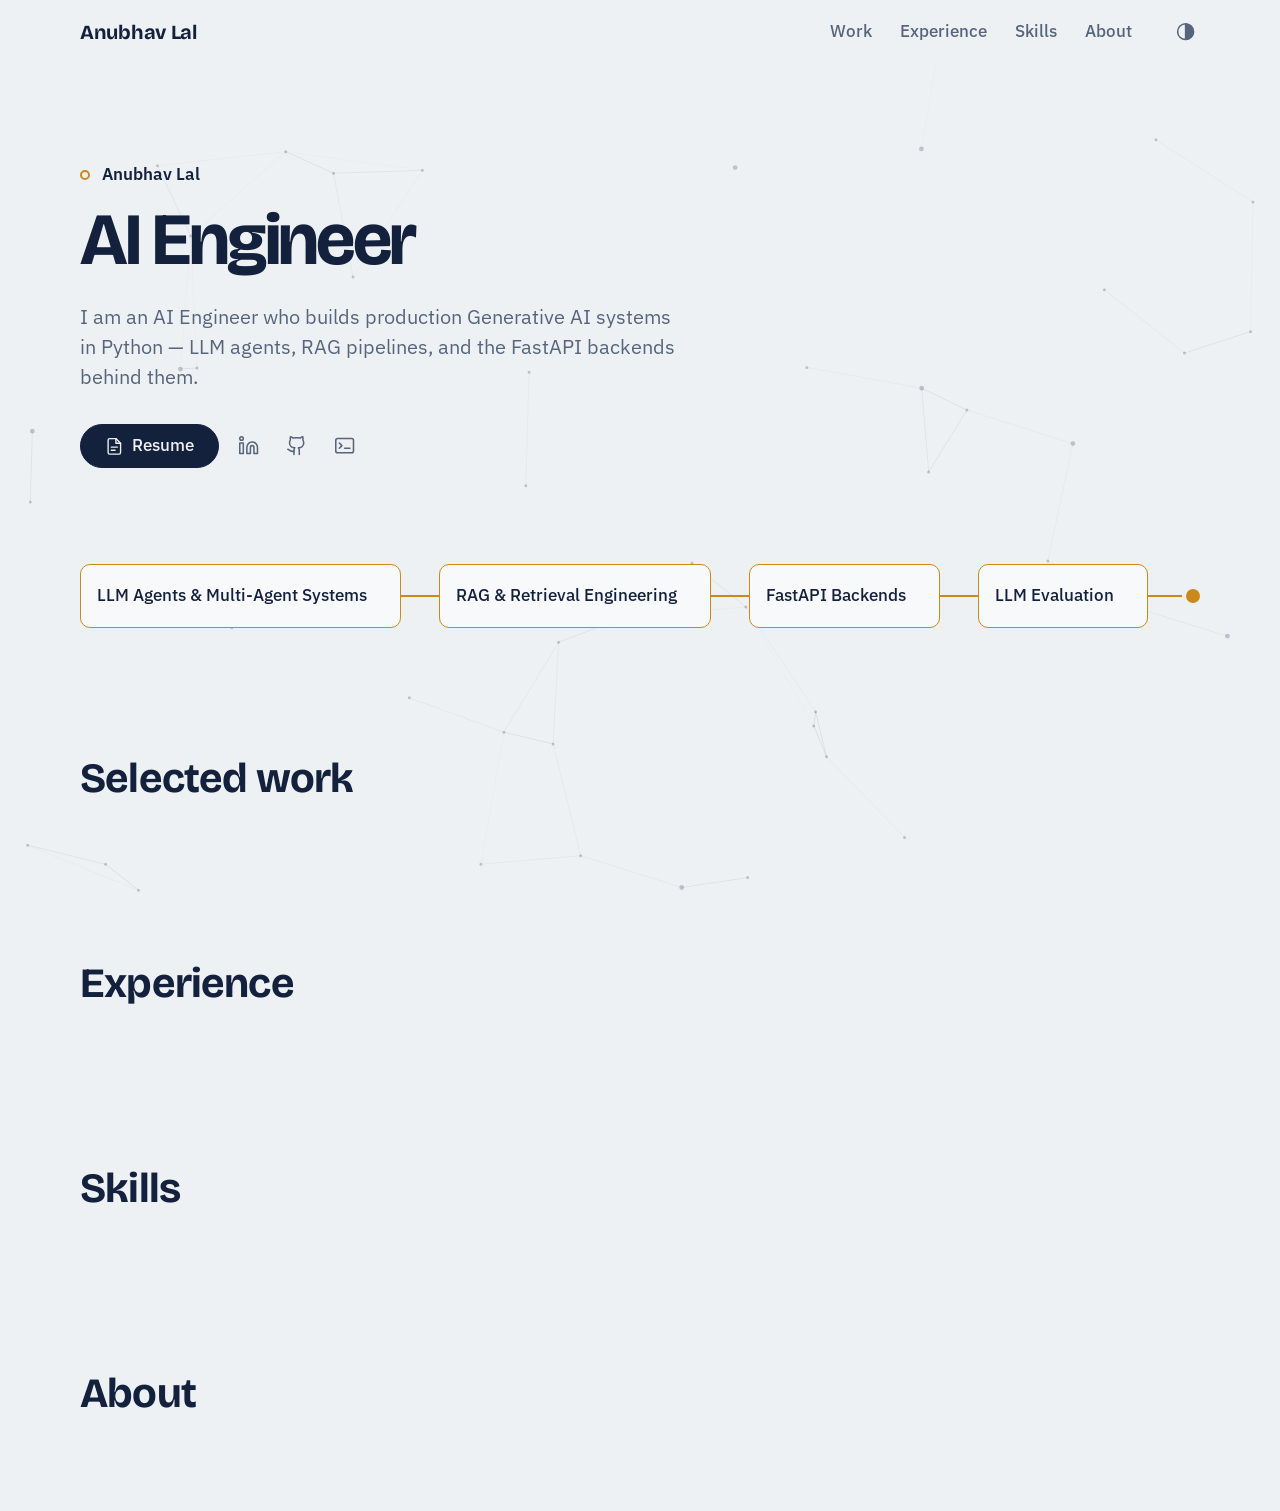
==== index.html @ 4c706f86 "feat: accessible resume dialog" ====
<!DOCTYPE html>
<html lang="en">

<head>
  <meta charset="UTF-8" />
  <meta name="viewport" content="width=device-width, initial-scale=1.0, viewport-fit=cover" />
  <script>
    (() => {
      let mode = "auto";
      try {
        const stored = localStorage.getItem("selected-theme");
        if (stored === "light" || stored === "dark") mode = stored;
      } catch (e) {}
      const dark = mode === "dark" || (mode === "auto" && window.matchMedia("(prefers-color-scheme: dark)").matches);
      document.documentElement.dataset.theme = dark ? "dark" : "light";
      document.documentElement.dataset.themeMode = mode;
    })();
  </script>
  <title>Anubhav Lal — AI Engineer</title>
  <meta name="description" content="Anubhav Lal is an AI engineer in Bengaluru building LLM agents, retrieval systems and the FastAPI backends behind them." />
  <meta name="keywords" content="Anubhav Lal, AI engineer, LLM agents, RAG, LangGraph, FastAPI, Python, portfolio" />
  <meta name="author" content="Anubhav Lal" />
  <link rel="canonical" href="https://portfolio.anubhavlal.dev/" />
  <meta name="robots" content="index, follow, max-image-preview:large, max-snippet:-1, max-video-preview:-1" />
  <meta property="og:type" content="website" />
  <meta property="og:url" content="https://portfolio.anubhavlal.dev/" />
  <meta property="og:title" content="Anubhav Lal — AI Engineer" />
  <meta property="og:description" content="Anubhav Lal is an AI engineer in Bengaluru building LLM agents, retrieval systems and the FastAPI backends behind them." />
  <meta property="og:image" content="https://portfolio.anubhavlal.dev/assets/img/Person.png" />
  <meta property="og:image:alt" content="Anubhav Lal" />
  <meta property="og:site_name" content="Anubhav Lal" />
  <meta property="og:locale" content="en_US" />
  <meta name="twitter:card" content="summary_large_image" />
  <meta name="twitter:url" content="https://portfolio.anubhavlal.dev/" />
  <meta name="twitter:title" content="Anubhav Lal — AI Engineer" />
  <meta name="twitter:description" content="Anubhav Lal is an AI engineer in Bengaluru building LLM agents, retrieval systems and the FastAPI backends behind them." />
  <meta name="twitter:image" content="https://portfolio.anubhavlal.dev/assets/img/Person.png" />
  <meta name="twitter:image:alt" content="Anubhav Lal" />
  <meta name="theme-color" content="#eef1f4" media="(prefers-color-scheme: light)" />
  <meta name="theme-color" content="#0f1a2b" media="(prefers-color-scheme: dark)" />
  <link rel="preconnect" href="https://fonts.googleapis.com" />
  <link rel="preconnect" href="https://fonts.gstatic.com" crossorigin />
  <link rel="dns-prefetch" href="https://github.com" />
  <link rel="dns-prefetch" href="https://www.linkedin.com" />
  <link rel="icon" href="assets/img/favicon.png" type="image/png" />
  <link rel="manifest" href="manifest.json" />
  <link rel="apple-touch-icon" href="assets/img/Person.png" />
  <meta name="mobile-web-app-capable" content="yes" />
  <meta name="apple-mobile-web-app-capable" content="yes" />
  <meta name="apple-mobile-web-app-title" content="Anubhav Lal" />

  <link href="https://fonts.googleapis.com/css2?family=Bricolage+Grotesque:opsz,wght@12..96,500..800&family=IBM+Plex+Sans:ital,wght@0,400;0,500;0,600;1,400&display=swap" rel="stylesheet" />

  <link rel="stylesheet" href="assets/css/tokens.css" />
  <link rel="stylesheet" href="assets/css/base.css" />
  <link rel="stylesheet" href="assets/css/nav.css" />
  <link rel="stylesheet" href="assets/css/hero.css" />
  <link rel="stylesheet" href="assets/css/work.css" />
  <link rel="stylesheet" href="assets/css/experience.css" />
  <link rel="stylesheet" href="assets/css/skills.css" />
  <link rel="stylesheet" href="assets/css/about.css" />
  <link rel="stylesheet" href="assets/css/resume.css" />

  <script type="application/ld+json">
    {
      "@context": "https://schema.org",
      "@graph": [
        {
          "@type": "Person",
          "@id": "https://portfolio.anubhavlal.dev/#person",
          "name": "Anubhav Lal",
          "url": "https://portfolio.anubhavlal.dev/",
          "image": "https://portfolio.anubhavlal.dev/assets/img/Person.png",
          "jobTitle": "AI Engineer",
          "description": "Anubhav Lal is an AI engineer in Bengaluru building LLM agents, retrieval systems and the FastAPI backends behind them.",
          "knowsAbout": [
            "Python",
            "LLM agents",
            "Multi-agent systems",
            "Retrieval-augmented generation",
            "LangGraph",
            "LangChain",
            "FastAPI",
            "PostgreSQL",
            "pgvector",
            "LLM evaluation",
            "Docker"
          ],
          "alumniOf": [
            {
              "@type": "CollegeOrUniversity",
              "name": "SRM Institute of Science and Technology",
              "address": {
                "@type": "PostalAddress",
                "addressLocality": "Chennai",
                "addressRegion": "Tamil Nadu",
                "addressCountry": "IN"
              }
            },
            {
              "@type": "CollegeOrUniversity",
              "name": "Acharya Institute of Graduate Studies",
              "address": {
                "@type": "PostalAddress",
                "addressLocality": "Bangalore",
                "addressRegion": "Karnataka",
                "addressCountry": "IN"
              }
            }
          ],
          "sameAs": [
            "https://www.linkedin.com/in/anubhavl/",
            "https://github.com/anubhavlal07"
          ],
          "worksFor": {
            "@type": "Organization",
            "name": "KAT Enterprise LLC"
          }
        },
        {
          "@type": "WebSite",
          "@id": "https://portfolio.anubhavlal.dev/#website",
          "url": "https://portfolio.anubhavlal.dev/",
          "name": "Anubhav Lal — AI Engineer",
          "description": "Anubhav Lal is an AI engineer in Bengaluru building LLM agents, retrieval systems and the FastAPI backends behind them.",
          "inLanguage": "en",
          "author": {
            "@id": "https://portfolio.anubhavlal.dev/#person"
          },
          "publisher": {
            "@id": "https://portfolio.anubhavlal.dev/#person"
          }
        },
        {
          "@type": "ProfilePage",
          "@id": "https://portfolio.anubhavlal.dev/#webpage",
          "url": "https://portfolio.anubhavlal.dev/",
          "name": "Anubhav Lal — AI Engineer",
          "isPartOf": {
            "@id": "https://portfolio.anubhavlal.dev/#website"
          },
          "about": {
            "@id": "https://portfolio.anubhavlal.dev/#person"
          },
          "primaryImageOfPage": {
            "@id": "https://portfolio.anubhavlal.dev/#primaryimage"
          },
          "inLanguage": "en"
        },
        {
          "@type": "ImageObject",
          "@id": "https://portfolio.anubhavlal.dev/#primaryimage",
          "url": "https://portfolio.anubhavlal.dev/assets/img/Person.png",
          "contentUrl": "https://portfolio.anubhavlal.dev/assets/img/Person.png",
          "width": 500,
          "height": 500
        }
      ]
    }
  </script>
</head>

<body>
  <a class="skip-link" href="#main">Skip to content</a>
  <canvas id="graph" aria-hidden="true"></canvas>

  <header class="site-header" id="header">
    <nav class="nav container" aria-label="Primary">
      <a href="#home" class="nav-brand" id="nav-brand">Anubhav Lal</a>
      <div class="nav-menu" id="nav-menu">
        <ul class="nav-list" role="list">
          <li><a href="#work" class="nav-link">Work</a></li>
          <li><a href="#experience" class="nav-link">Experience</a></li>
          <li><a href="#skills" class="nav-link">Skills</a></li>
          <li><a href="#about" class="nav-link">About</a></li>
        </ul>
      </div>
      <div class="nav-actions">
        <button type="button" class="icon-button" id="theme-toggle" aria-label="Theme: auto"></button>
        <button type="button" class="icon-button nav-toggle" id="nav-toggle" aria-controls="nav-menu" aria-expanded="false" aria-label="Open menu"></button>
      </div>
    </nav>
  </header>

  <main id="main">
    <section class="hero section" id="home" aria-labelledby="hero-title">
      <div class="container hero-inner">
        <p class="hero-name" id="hero-name"></p>
        <h1 class="hero-title" id="hero-title"><span class="skeleton" style="width:min(18ch,90%);height:1em"></span></h1>
        <p class="hero-lede" id="hero-lede"></p>
        <div class="hero-actions" id="hero-actions">
          <a href="#" class="button button-primary resumeButton" id="resume-link">Resume</a>
          <ul class="hero-social" id="hero-social" role="list"></ul>
        </div>
        <figure class="hero-trace" id="hero-trace" aria-labelledby="hero-trace-caption">
          <figcaption class="visually-hidden" id="hero-trace-caption">What I work on</figcaption>
        </figure>
      </div>
    </section>

    <section class="work section" id="work" aria-labelledby="work-title">
      <div class="container">
        <header class="section-head">
          <h2 class="section-title" id="work-title">Selected work</h2>
        </header>
        <div class="work-featured" id="work-featured"></div>
        <ul class="work-list" id="work-list" role="list"></ul>
      </div>
    </section>

    <section class="experience section" id="experience" aria-labelledby="experience-title">
      <div class="container">
        <header class="section-head">
          <h2 class="section-title" id="experience-title">Experience</h2>
        </header>
        <ol class="experience-list" id="experience-list" role="list"></ol>
      </div>
    </section>

    <section class="skills section" id="skills" aria-labelledby="skills-title">
      <div class="container">
        <header class="section-head">
          <h2 class="section-title" id="skills-title">Skills</h2>
        </header>
        <div class="skills-groups" id="skills-groups"></div>
      </div>
    </section>

    <section class="about section" id="about" aria-labelledby="about-title">
      <div class="container about-inner">
        <header class="section-head">
          <h2 class="section-title" id="about-title">About</h2>
        </header>
        <div class="about-body" id="about-body"></div>
        <div class="about-education" id="about-education"></div>
      </div>
    </section>
  </main>

  <footer class="site-footer" id="contact">
    <div class="container footer-inner" id="footer-body"></div>
  </footer>

  <a href="#home" class="scroll-top icon-button" id="scroll-top" aria-label="Back to top"></a>

  <dialog class="resume-dialog" id="resume-dialog" aria-labelledby="resume-dialog-title">
    <div class="resume-bar">
      <button type="button" class="icon-button resume-close" data-resume-close aria-label="Close resume"></button>
    </div>
    <article class="resume-dialog-inner" id="resume-dialog-body"></article>
  </dialog>

  <script src="assets/js/supabaseClient.js" defer></script>
  <script src="assets/js/icons.js" defer></script>
  <script src="assets/js/data.js" defer></script>
  <script src="assets/js/nav.js" defer></script>
  <script src="assets/js/hero.js" defer></script>
  <script src="assets/js/graph.js" defer></script>
  <script src="assets/js/work.js" defer></script>
  <script src="assets/js/experience.js" defer></script>
  <script src="assets/js/skills.js" defer></script>
  <script src="assets/js/about.js" defer></script>
  <script src="assets/js/resume.js" defer></script>
  <script src="assets/js/disableInput.js" defer></script>
  <script src="assets/js/analytics.js" defer></script>
  <script src="assets/js/pwa.js" defer></script>
</body>

</html>
---- assets/css/tokens.css ----
:root {
  color-scheme: light;

  --paper: #eef1f4;
  --surface: #f7f9fb;
  --surface-sunken: #e3e8ee;
  --ink: #14213d;
  --slate: #56657c;
  --rule: #c9d2dd;
  --rule-strong: #9aa8ba;
  --trace: #c98a1b;
  --trace-ink: #8a5a00;
  --trace-soft: rgba(201, 138, 27, 0.14);
  --on-trace: #14213d;
  --scrim: rgba(20, 33, 61, 0.45);
  --shadow: 0 1px 2px rgba(20, 33, 61, 0.06), 0 8px 24px -12px rgba(20, 33, 61, 0.18);
  --graph-node: rgba(20, 33, 61, 0.22);
  --graph-edge: rgba(20, 33, 61, 0.08);

  --font-display: "Bricolage Grotesque", "Segoe UI", system-ui, sans-serif;
  --font-body: "IBM Plex Sans", "Segoe UI", system-ui, sans-serif;

  --step--1: 0.875rem;
  --step-0: 1.0625rem;
  --step-1: 1.25rem;
  --step-2: clamp(1.4rem, 1.25rem + 0.6vw, 1.7rem);
  --step-3: clamp(1.8rem, 1.45rem + 1.5vw, 2.6rem);
  --step-4: clamp(2.35rem, 1.5rem + 3.9vw, 4.6rem);

  --leading-tight: 1.08;
  --leading-snug: 1.3;
  --leading-body: 1.6;

  --space-1: 0.25rem;
  --space-2: 0.5rem;
  --space-3: 0.75rem;
  --space-4: 1rem;
  --space-5: 1.5rem;
  --space-6: 2rem;
  --space-7: 3rem;
  --space-8: 4rem;
  --space-9: 6rem;
  --space-10: 8rem;

  --radius-s: 4px;
  --radius-m: 10px;
  --radius-l: 16px;
  --radius-pill: 999px;

  --page-max: 1200px;
  --measure: 68ch;
  --gutter: clamp(16px, 4vw, 40px);
  --header-h: 64px;

  --ease: cubic-bezier(0.2, 0, 0, 1);
  --fast: 140ms;
  --base: 220ms;
  --slow: 480ms;
}

:root[data-theme="dark"] {
  color-scheme: dark;

  --paper: #0f1a2b;
  --surface: #142238;
  --surface-sunken: #0b1422;
  --ink: #e4e9f0;
  --slate: #93a1b5;
  --rule: #24344c;
  --rule-strong: #3a4e6b;
  --trace: #f2b233;
  --trace-ink: #f2b233;
  --trace-soft: rgba(242, 178, 51, 0.14);
  --on-trace: #0f1a2b;
  --scrim: rgba(4, 9, 18, 0.7);
  --shadow: 0 1px 2px rgba(0, 0, 0, 0.3), 0 12px 32px -16px rgba(0, 0, 0, 0.6);
  --graph-node: rgba(147, 161, 181, 0.3);
  --graph-edge: rgba(147, 161, 181, 0.09);
}
---- assets/css/base.css ----
*,
*::before,
*::after {
  box-sizing: border-box;
}

html {
  -webkit-text-size-adjust: 100%;
  text-size-adjust: 100%;
  scroll-behavior: smooth;
  scroll-padding-top: calc(var(--header-h) + var(--space-4));
}

body {
  margin: 0;
  min-height: 100vh;
  background: var(--paper);
  color: var(--ink);
  font-family: var(--font-body);
  font-size: var(--step-0);
  line-height: var(--leading-body);
  font-feature-settings: "kern", "liga";
  text-rendering: optimizeLegibility;
  -webkit-font-smoothing: antialiased;
  overflow-x: clip;
  transition: background-color var(--base) var(--ease), color var(--base) var(--ease);
}

h1,
h2,
h3,
h4 {
  margin: 0;
  font-family: var(--font-display);
  font-weight: 700;
  line-height: var(--leading-snug);
  letter-spacing: -0.01em;
  text-wrap: balance;
}

p,
ul,
ol,
dl,
dd,
figure {
  margin: 0;
}

ul[role="list"],
ol[role="list"] {
  list-style: none;
  padding: 0;
}

p {
  text-wrap: pretty;
}

img,
svg,
canvas {
  display: block;
  max-width: 100%;
}

img {
  height: auto;
}

a {
  color: inherit;
  text-decoration-color: var(--rule-strong);
  text-decoration-thickness: 1px;
  text-underline-offset: 0.2em;
  transition: color var(--fast) var(--ease), text-decoration-color var(--fast) var(--ease);
}

a:hover {
  color: var(--trace-ink);
  text-decoration-color: currentColor;
}

button {
  font: inherit;
  color: inherit;
  background: none;
  border: 0;
  padding: 0;
  cursor: pointer;
}

button,
a,
[role="button"] {
  -webkit-tap-highlight-color: transparent;
  touch-action: manipulation;
}

:focus-visible {
  outline: 2px solid var(--trace);
  outline-offset: 3px;
  border-radius: var(--radius-s);
}

::selection {
  background: var(--trace-soft);
  color: var(--ink);
}

.icon {
  width: 1.25em;
  height: 1.25em;
  flex: none;
}

.skip-link {
  position: fixed;
  top: var(--space-3);
  left: var(--space-3);
  z-index: 100;
  padding: var(--space-2) var(--space-4);
  background: var(--ink);
  color: var(--paper);
  border-radius: var(--radius-m);
  text-decoration: none;
  transform: translateY(-200%);
  transition: transform var(--fast) var(--ease);
}

.skip-link:focus {
  transform: none;
  color: var(--paper);
}

.visually-hidden {
  position: absolute !important;
  width: 1px;
  height: 1px;
  margin: -1px;
  padding: 0;
  overflow: hidden;
  clip: rect(0 0 0 0);
  white-space: nowrap;
  border: 0;
}

.container {
  width: 100%;
  max-width: var(--page-max);
  margin-inline: auto;
  padding-inline: var(--gutter);
}

.section {
  position: relative;
  padding-block: var(--space-8);
}

.section-head {
  position: relative;
  display: grid;
  gap: var(--space-2);
  margin-bottom: var(--space-6);
  max-width: var(--measure);
}

.section-title {
  font-size: var(--step-3);
  line-height: var(--leading-tight);
  letter-spacing: -0.02em;
}

.section-lede {
  color: var(--slate);
  max-width: 56ch;
}

.button {
  display: inline-flex;
  align-items: center;
  justify-content: center;
  gap: var(--space-2);
  min-height: 44px;
  padding: 0 var(--space-5);
  border: 1px solid var(--rule-strong);
  border-radius: var(--radius-pill);
  font-weight: 500;
  font-size: var(--step-0);
  text-decoration: none;
  white-space: nowrap;
  transition: background-color var(--fast) var(--ease), border-color var(--fast) var(--ease), color var(--fast) var(--ease);
}

.button:hover {
  border-color: var(--ink);
  color: var(--ink);
}

.button-primary {
  background: var(--ink);
  border-color: var(--ink);
  color: var(--paper);
}

.button-primary:hover {
  background: var(--trace);
  border-color: var(--trace);
  color: var(--on-trace);
}

.icon-button {
  display: inline-grid;
  place-items: center;
  width: 44px;
  height: 44px;
  border-radius: var(--radius-pill);
  color: var(--slate);
  text-decoration: none;
  transition: color var(--fast) var(--ease), background-color var(--fast) var(--ease);
}

.icon-button:hover {
  color: var(--ink);
  background: var(--surface-sunken);
}

.chip {
  display: inline-flex;
  align-items: center;
  min-height: 28px;
  padding: 0 var(--space-3);
  border: 1px solid var(--rule);
  border-radius: var(--radius-s);
  color: var(--slate);
  font-size: var(--step--1);
  line-height: 1.2;
  white-space: nowrap;
}

.chip-list {
  display: flex;
  flex-wrap: wrap;
  gap: var(--space-2);
  padding: 0;
  list-style: none;
}

.skeleton {
  display: block;
  border-radius: var(--radius-s);
  background: linear-gradient(90deg, var(--surface-sunken) 0%, var(--rule) 50%, var(--surface-sunken) 100%);
  background-size: 200% 100%;
  animation: shimmer 1.4s linear infinite;
}

@keyframes shimmer {
  from { background-position: 200% 0; }
  to { background-position: -200% 0; }
}

#graph {
  position: fixed;
  inset: 0;
  z-index: -1;
  width: 100%;
  height: 100%;
  pointer-events: none;
}

@media (prefers-reduced-motion: reduce) {
  html {
    scroll-behavior: auto;
  }

  *,
  *::before,
  *::after {
    animation-duration: 0.01ms !important;
    animation-iteration-count: 1 !important;
    transition-duration: 0.01ms !important;
  }
}
---- assets/css/nav.css ----
.site-header {
  position: sticky;
  top: 0;
  z-index: 50;
  height: var(--header-h);
  background: var(--paper);
  background: color-mix(in srgb, var(--paper) 86%, transparent);
  -webkit-backdrop-filter: saturate(1.4) blur(14px);
  backdrop-filter: saturate(1.4) blur(14px);
  box-shadow: inset 0 -1px 0 transparent;
  transition: box-shadow var(--base) var(--ease), background-color var(--base) var(--ease);
}

.site-header[data-scrolled] {
  box-shadow: inset 0 -1px 0 var(--rule);
}

.site-header[data-menu="open"] {
  background: var(--paper);
  box-shadow: inset 0 -1px 0 var(--rule);
}

.nav {
  display: flex;
  align-items: center;
  gap: var(--space-2);
  height: 100%;
}

.nav-brand {
  display: inline-flex;
  align-items: center;
  min-height: 44px;
  margin-right: auto;
  font-family: var(--font-display);
  font-size: var(--step-1);
  font-weight: 700;
  letter-spacing: -0.015em;
  text-decoration: none;
  white-space: nowrap;
}

.nav-brand:hover {
  color: var(--ink);
}

.nav-list {
  display: flex;
  margin: 0;
}

.nav-link {
  position: relative;
  display: inline-flex;
  align-items: center;
  min-height: 44px;
  color: var(--slate);
  font-weight: 500;
  text-decoration: none;
}

.nav-link:hover {
  color: var(--ink);
}

.nav-link[aria-current="true"] {
  color: var(--ink);
}

.nav-link::after {
  content: "";
  position: absolute;
  height: 2px;
  border-radius: 2px;
  background: var(--trace);
  transform: scaleX(0);
  transform-origin: left center;
  transition: transform var(--base) var(--ease);
}

.nav-link[aria-current="true"]::after {
  transform: scaleX(1);
}

.nav-actions {
  display: flex;
  align-items: center;
  gap: var(--space-1);
  margin-right: calc(var(--space-2) * -1);
}

@media (max-width: 759.98px) {
  .nav-menu {
    position: absolute;
    top: 100%;
    left: 0;
    right: 0;
    height: calc(100vh - var(--header-h));
    height: calc(100dvh - var(--header-h));
    overflow-y: auto;
    overscroll-behavior: contain;
    padding: var(--space-5) var(--gutter) calc(var(--space-7) + env(safe-area-inset-bottom));
    background: var(--paper);
    visibility: hidden;
    opacity: 0;
    transform: translateY(-8px);
    transition: opacity var(--base) var(--ease), transform var(--base) var(--ease), visibility 0s linear var(--base);
  }

  .site-header[data-menu="open"] .nav-menu {
    visibility: visible;
    opacity: 1;
    transform: none;
    transition: opacity var(--base) var(--ease), transform var(--base) var(--ease), visibility 0s;
  }

  .nav-list {
    flex-direction: column;
  }

  .nav-list li {
    border-bottom: 1px solid var(--rule);
  }

  .nav-link {
    display: flex;
    width: 100%;
    min-height: 68px;
    font-family: var(--font-display);
    font-size: var(--step-3);
    font-weight: 600;
    letter-spacing: -0.02em;
    color: var(--ink);
  }

  .nav-link::after {
    left: 0;
    bottom: 14px;
    width: 1.5rem;
    height: 3px;
  }
}

@media (min-width: 760px) {
  .nav-toggle {
    display: none;
  }

  .nav-list {
    gap: var(--space-1);
  }

  .nav-link {
    padding-inline: var(--space-3);
  }

  .nav-link::after {
    left: var(--space-3);
    bottom: 8px;
    width: 1.25rem;
  }

  .nav-actions {
    margin-left: var(--space-3);
  }
}

.scroll-top {
  position: fixed;
  right: calc(var(--space-4) + env(safe-area-inset-right));
  bottom: calc(var(--space-4) + env(safe-area-inset-bottom));
  z-index: 40;
  border: 1px solid var(--rule);
  background: var(--surface);
  color: var(--ink);
  box-shadow: var(--shadow);
  visibility: hidden;
  opacity: 0;
  transform: translateY(8px);
  transition: opacity var(--base) var(--ease), transform var(--base) var(--ease), visibility 0s linear var(--base), border-color var(--fast) var(--ease);
}

.scroll-top[data-visible] {
  visibility: visible;
  opacity: 1;
  transform: none;
  transition: opacity var(--base) var(--ease), transform var(--base) var(--ease), visibility 0s, border-color var(--fast) var(--ease);
}

.scroll-top:hover {
  color: var(--ink);
  border-color: var(--trace);
  background: var(--surface);
}

@media (min-width: 760px) {
  .scroll-top {
    right: calc(var(--space-6) + env(safe-area-inset-right));
    bottom: calc(var(--space-6) + env(safe-area-inset-bottom));
  }
}
---- assets/css/hero.css ----
.hero.section {
  padding-block: clamp(var(--space-6), 7vh, var(--space-9)) var(--space-7);
}

.hero-inner {
  display: flex;
  flex-direction: column;
  align-items: flex-start;
}

.hero-name {
  display: inline-flex;
  align-items: center;
  gap: var(--space-3);
  color: var(--slate);
  font-size: var(--step-0);
  line-height: 1.4;
}

.hero-name::before {
  content: "";
  flex: none;
  width: 10px;
  height: 10px;
  border: 2px solid var(--trace);
  border-radius: 50%;
}

.hero-name:empty {
  display: none;
}

.hero-name-main {
  color: var(--ink);
  font-weight: 600;
}

.hero-title {
  max-width: 16ch;
  margin-top: var(--space-4);
  font-size: var(--step-4);
  font-weight: 700;
  font-variation-settings: "opsz" 96;
  line-height: 1.02;
  letter-spacing: -0.035em;
  text-wrap: balance;
}

.hero-title .skeleton {
  display: inline-block;
  vertical-align: middle;
}

.hero-lede {
  max-width: 56ch;
  margin-top: var(--space-5);
  color: var(--slate);
  font-size: var(--step-0);
  line-height: var(--leading-body);
}

.hero-actions {
  display: flex;
  flex-wrap: wrap;
  align-items: center;
  gap: var(--space-3) var(--space-4);
  margin-top: var(--space-6);
}

.hero-actions .button .icon {
  width: 1.1em;
  height: 1.1em;
}

.hero-social {
  display: flex;
  flex-wrap: wrap;
  gap: var(--space-1);
  margin: 0 0 0 calc(var(--space-2) * -1);
  padding: 0;
  list-style: none;
}

.hero-trace {
  --trace-gap: var(--space-5);
  --trace-dot: 14px;
  --trace-x: 22px;
  --trace-stroke: 2px;
  align-self: stretch;
  margin-top: var(--space-8);
}

.hero-trace[hidden] {
  display: none;
}

.trace {
  position: relative;
  padding-bottom: calc(var(--trace-gap) + var(--trace-dot));
}

.trace-list {
  position: relative;
  display: flex;
  flex-direction: column;
  align-items: flex-start;
  gap: var(--trace-gap);
  margin: 0;
  padding: 0;
  list-style: none;
}

.trace-node {
  display: flex;
  align-items: center;
  max-width: 100%;
  min-height: 52px;
  padding: var(--space-3) var(--space-4);
  border: 1px solid var(--trace);
  border-radius: var(--radius-m);
  background: var(--surface);
  color: var(--ink);
  font-family: var(--font-body);
  font-size: var(--step--1);
  font-weight: 500;
  line-height: 1.35;
}

.trace-track {
  position: absolute;
  top: 0;
  bottom: calc(var(--trace-dot) / 2);
  left: calc(var(--trace-x) - var(--trace-stroke) / 2);
  width: var(--trace-stroke);
  background: var(--rule);
  border-radius: var(--trace-stroke);
  overflow: hidden;
}

.trace-fill {
  position: absolute;
  inset: 0;
  background: var(--trace);
  transform-origin: center top;
}

.trace-end {
  position: absolute;
  bottom: 0;
  left: calc(var(--trace-x) - var(--trace-dot) / 2);
  width: var(--trace-dot);
  height: var(--trace-dot);
  border: 2px solid var(--trace);
  border-radius: 50%;
  background: var(--trace);
  box-shadow: 0 0 0 4px var(--paper);
}

.trace[data-state="pending"] .trace-fill {
  transform: scaleY(0);
}

.trace[data-state="pending"] .trace-node {
  border-color: var(--rule);
}

.trace[data-state="pending"] .trace-end {
  border-color: var(--rule-strong);
  background: var(--paper);
}

.trace[data-state="playing"] .trace-fill {
  animation: trace-draw-y var(--line, 1400ms) linear both;
}

.trace[data-state="playing"] .trace-node {
  animation: trace-node-light 360ms var(--ease) var(--at, 0ms) both;
}

.trace[data-state="playing"] .trace-end {
  animation: trace-end-fill 240ms var(--ease) var(--end-at, 1360ms) both;
}

@keyframes trace-draw-y {
  from { transform: scaleY(0); }
  to { transform: scaleY(1); }
}

@keyframes trace-draw-x {
  from { transform: scaleX(0); }
  to { transform: scaleX(1); }
}

@keyframes trace-node-light {
  0% {
    border-color: var(--rule);
    box-shadow: 0 0 0 0 transparent;
  }
  45% {
    border-color: var(--trace);
    box-shadow: 0 0 0 4px var(--trace-soft);
  }
  100% {
    border-color: var(--trace);
    box-shadow: 0 0 0 0 transparent;
  }
}

@keyframes trace-end-fill {
  0% {
    border-color: var(--rule-strong);
    background: var(--paper);
    transform: scale(0.7);
  }
  60% {
    transform: scale(1.2);
  }
  100% {
    border-color: var(--trace);
    background: var(--trace);
    transform: scale(1);
  }
}

@media (min-width: 900px) {
  .hero.section {
    padding-block: clamp(var(--space-8), 11vh, var(--space-10)) var(--space-8);
  }

  .hero-lede {
    font-size: var(--step-1);
    line-height: 1.5;
  }

  .hero-trace {
    --trace-gap: clamp(var(--space-5), 3vw, var(--space-7));
    margin-top: var(--space-9);
  }

  .trace {
    padding-bottom: 0;
    padding-right: calc(var(--trace-gap) + var(--trace-dot));
  }

  .trace-list {
    flex-direction: row;
    align-items: stretch;
  }

  .trace-node {
    flex: 1 1 auto;
    min-width: 0;
    min-height: 64px;
    padding: var(--space-3) var(--space-4);
    font-size: var(--step-0);
  }

  .trace-track {
    top: calc(50% - var(--trace-stroke) / 2);
    bottom: auto;
    left: 0;
    right: calc(var(--trace-dot) / 2);
    width: auto;
    height: var(--trace-stroke);
  }

  .trace-fill {
    transform-origin: left center;
  }

  .trace-end {
    top: calc(50% - var(--trace-dot) / 2);
    bottom: auto;
    left: auto;
    right: 0;
  }

  .trace[data-state="pending"] .trace-fill {
    transform: scaleX(0);
  }

  .trace[data-state="playing"] .trace-fill {
    animation-name: trace-draw-x;
  }
}
---- assets/css/resume.css ----
:root {
  --resume-width: 860px;
  --resume-measure: 72ch;
  --resume-pad: clamp(var(--space-4), 4vw, var(--space-7));
}

html.resume-open {
  overflow: hidden;
}

.resume-dialog {
  width: min(var(--resume-width), calc(100vw - 2 * var(--space-5)));
  max-width: none;
  max-height: 90dvh;
  margin: auto;
  padding: 0;
  border: 1px solid var(--rule);
  border-radius: var(--radius-l);
  background: var(--surface);
  color: var(--ink);
  box-shadow: var(--shadow);
  overflow-y: auto;
  overflow-x: hidden;
  overscroll-behavior: contain;
  scrollbar-width: thin;
  scrollbar-color: var(--rule-strong) transparent;
}

.resume-dialog[open] {
  animation: resume-in var(--base) var(--ease);
}

.resume-dialog::backdrop {
  background: var(--scrim);
}

.resume-dialog[open]::backdrop {
  animation: resume-fade var(--base) var(--ease);
}

@keyframes resume-in {
  from {
    opacity: 0;
    transform: translateY(12px);
  }
}

@keyframes resume-fade {
  from {
    opacity: 0;
  }
}

.resume-bar {
  position: sticky;
  top: 0;
  z-index: 1;
  display: flex;
  justify-content: flex-end;
  height: 0;
  padding-inline: var(--space-3);
}

.resume-close {
  margin-top: var(--space-3);
  background: var(--surface);
}

.resume-dialog-inner {
  display: grid;
  gap: var(--space-6);
  padding: var(--resume-pad);
  padding-top: calc(var(--resume-pad) + var(--space-1));
  font-size: var(--step-0);
  line-height: 1.55;
}

.resume-dialog-inner > * {
  max-width: var(--resume-measure);
  min-width: 0;
}

.resume-head {
  display: grid;
  gap: var(--space-2);
  padding-right: var(--space-8);
}

.resume-name {
  font-size: var(--step-2);
  line-height: var(--leading-tight);
  letter-spacing: -0.015em;
}

.resume-title {
  color: var(--slate);
}

.resume-contact {
  display: flex;
  font-size: var(--step--1);
  flex-wrap: wrap;
  gap: 0 var(--space-4);
  margin-top: var(--space-1);
}

.resume-contact-item {
  display: inline-flex;
  align-items: center;
  gap: var(--space-2);
  min-height: 44px;
  color: var(--ink);
  overflow-wrap: anywhere;
}

.resume-contact-item .icon {
  width: 1.1em;
  height: 1.1em;
  color: var(--slate);
}

a.resume-contact-item {
  text-decoration: none;
}

a.resume-contact-item span {
  text-decoration: underline;
  text-decoration-color: var(--rule-strong);
  text-decoration-thickness: 1px;
  text-underline-offset: 0.2em;
}

a.resume-contact-item:hover span {
  text-decoration-color: currentColor;
}

.resume-actions {
  display: flex;
  flex-wrap: wrap;
  gap: var(--space-3);
  margin-top: var(--space-2);
}

.resume-actions .button {
  font-size: var(--step--1);
}

.resume-actions .icon {
  width: 1.15em;
  height: 1.15em;
}

.resume-section {
  display: grid;
  gap: var(--space-4);
}

.resume-section > p + p {
  margin-top: var(--space-3);
}

.resume-section-title {
  padding-bottom: var(--space-2);
  border-bottom: 1px solid var(--rule);
  font-size: var(--step-1);
  line-height: var(--leading-snug);
}

.resume-entries {
  display: grid;
  gap: var(--space-5);
}

.resume-entry {
  display: grid;
  gap: var(--space-2);
}

.resume-entry-head {
  display: grid;
  grid-template-columns: minmax(0, 1fr);
  gap: 0 var(--space-4);
}

.resume-entry-title {
  font-family: var(--font-body);
  font-size: var(--step-0);
  font-weight: 600;
  letter-spacing: 0;
  line-height: var(--leading-snug);
}

.resume-entry-org {
  color: var(--slate);
  font-size: var(--step--1);
}

.resume-entry-date {
  color: var(--slate);
  font-size: var(--step--1);
  font-variant-numeric: tabular-nums;
  overflow-wrap: anywhere;
}

.resume-entry-org,
.resume-entry-link {
  grid-column: 1 / -1;
}

.resume-entry-link {
  font-size: var(--step--1);
  overflow-wrap: anywhere;
}

.resume-bullets {
  display: grid;
  gap: var(--space-2);
  padding-left: 1.1em;
  list-style: disc;
}

.resume-bullets li::marker {
  color: var(--slate);
}

.resume-entry-text {
  text-wrap: pretty;
}

.resume-label {
  font-weight: 600;
}

.resume-skills {
  display: grid;
  gap: var(--space-3);
}

.resume-skill-row {
  display: grid;
  align-items: baseline;
  gap: 0 var(--space-4);
}

.resume-skill-row dt {
  font-weight: 600;
  font-size: var(--step--1);
}

.resume-skeleton {
  display: grid;
  gap: var(--space-3);
}

@media (min-width: 640px) {
  .resume-entry-head {
    grid-template-columns: minmax(0, 1fr) auto;
  }

  .resume-entry-date {
    grid-column: 2;
    grid-row: 1;
    text-align: right;
    white-space: nowrap;
  }

  .resume-skill-row {
    grid-template-columns: 9rem minmax(0, 1fr);
  }
}

@media (max-width: 639.98px) {
  .resume-dialog {
    width: 100%;
    height: 100%;
    max-height: 100%;
    margin: 0;
    border: 0;
    border-radius: 0;
    box-shadow: none;
    padding-inline: env(safe-area-inset-left) env(safe-area-inset-right);
  }

  .resume-dialog[open] {
    animation-name: resume-up;
  }

  @keyframes resume-up {
    from {
      transform: translateY(24%);
      opacity: 0;
    }
  }

  .resume-bar {
    height: auto;
    padding: env(safe-area-inset-top) var(--space-2) 0;
    border-bottom: 1px solid var(--rule);
    background: var(--surface);
  }

  .resume-close {
    margin: var(--space-2) 0;
  }

  .resume-dialog-inner {
    padding-top: var(--space-5);
    padding-bottom: calc(var(--space-7) + env(safe-area-inset-bottom));
  }

  .resume-head {
    padding-right: 0;
  }
}

@media (prefers-reduced-motion: reduce) {
  .resume-dialog[open],
  .resume-dialog[open]::backdrop {
    animation: none;
  }
}

@media print {
  :root,
  :root[data-theme="dark"] {
    color-scheme: light;
    --paper: #fff;
    --surface: #fff;
    --ink: #000;
    --slate: #333;
    --rule: #999;
    --rule-strong: #666;
  }

  @page {
    margin: 14mm 16mm;
  }

  html.resume-open,
  html.resume-open body {
    overflow: visible;
    height: auto;
    background: #fff;
    padding: 0 !important;
  }

  html.resume-open body > *:not(dialog) {
    display: none !important;
  }

  .resume-dialog:not([open]) {
    display: none !important;
  }

  .resume-dialog[open] {
    position: static;
    inset: auto;
    display: block;
    width: auto;
    max-width: none;
    height: auto;
    max-height: none;
    margin: 0;
    padding: 0;
    border: 0;
    border-radius: 0;
    box-shadow: none;
    background: #fff;
    color: #000;
    overflow: visible;
    transform: none;
    animation: none;
  }

  .resume-dialog::backdrop {
    display: none;
    background: none;
  }

  .resume-bar,
  .resume-actions,
  .resume-close,
  [data-resume-print] {
    display: none !important;
  }

  .resume-dialog-inner {
    padding: 0;
    gap: 14pt;
    font-size: 10pt;
    line-height: 1.45;
  }

  .resume-dialog-inner > * {
    max-width: none;
  }

  .resume-head {
    padding-right: 0;
    gap: 3pt;
  }

  .resume-name {
    font-size: 20pt;
  }

  .resume-title {
    font-size: 11pt;
  }

  .resume-contact-item {
    min-height: 0;
  }

  .resume-contact-item .icon {
    color: #000;
  }

  a.resume-contact-item span {
    text-decoration: none;
  }

  a.resume-contact-item[href^="http"]::after {
    content: "(" attr(href) ")";
    color: #333;
    overflow-wrap: anywhere;
  }

  .resume-section-title {
    font-size: 12pt;
    break-after: avoid;
  }

  .resume-entry {
    break-inside: avoid;
  }

  .resume-entry-title {
    font-size: 10.5pt;
  }

  .resume-entry-head {
    grid-template-columns: minmax(0, 1fr) auto;
  }

  .resume-entry-date {
    grid-column: 2;
    grid-row: 1;
    text-align: right;
  }

  .resume-skill-row {
    grid-template-columns: 8rem minmax(0, 1fr);
  }

  .resume-dialog a {
    color: #000;
  }
}
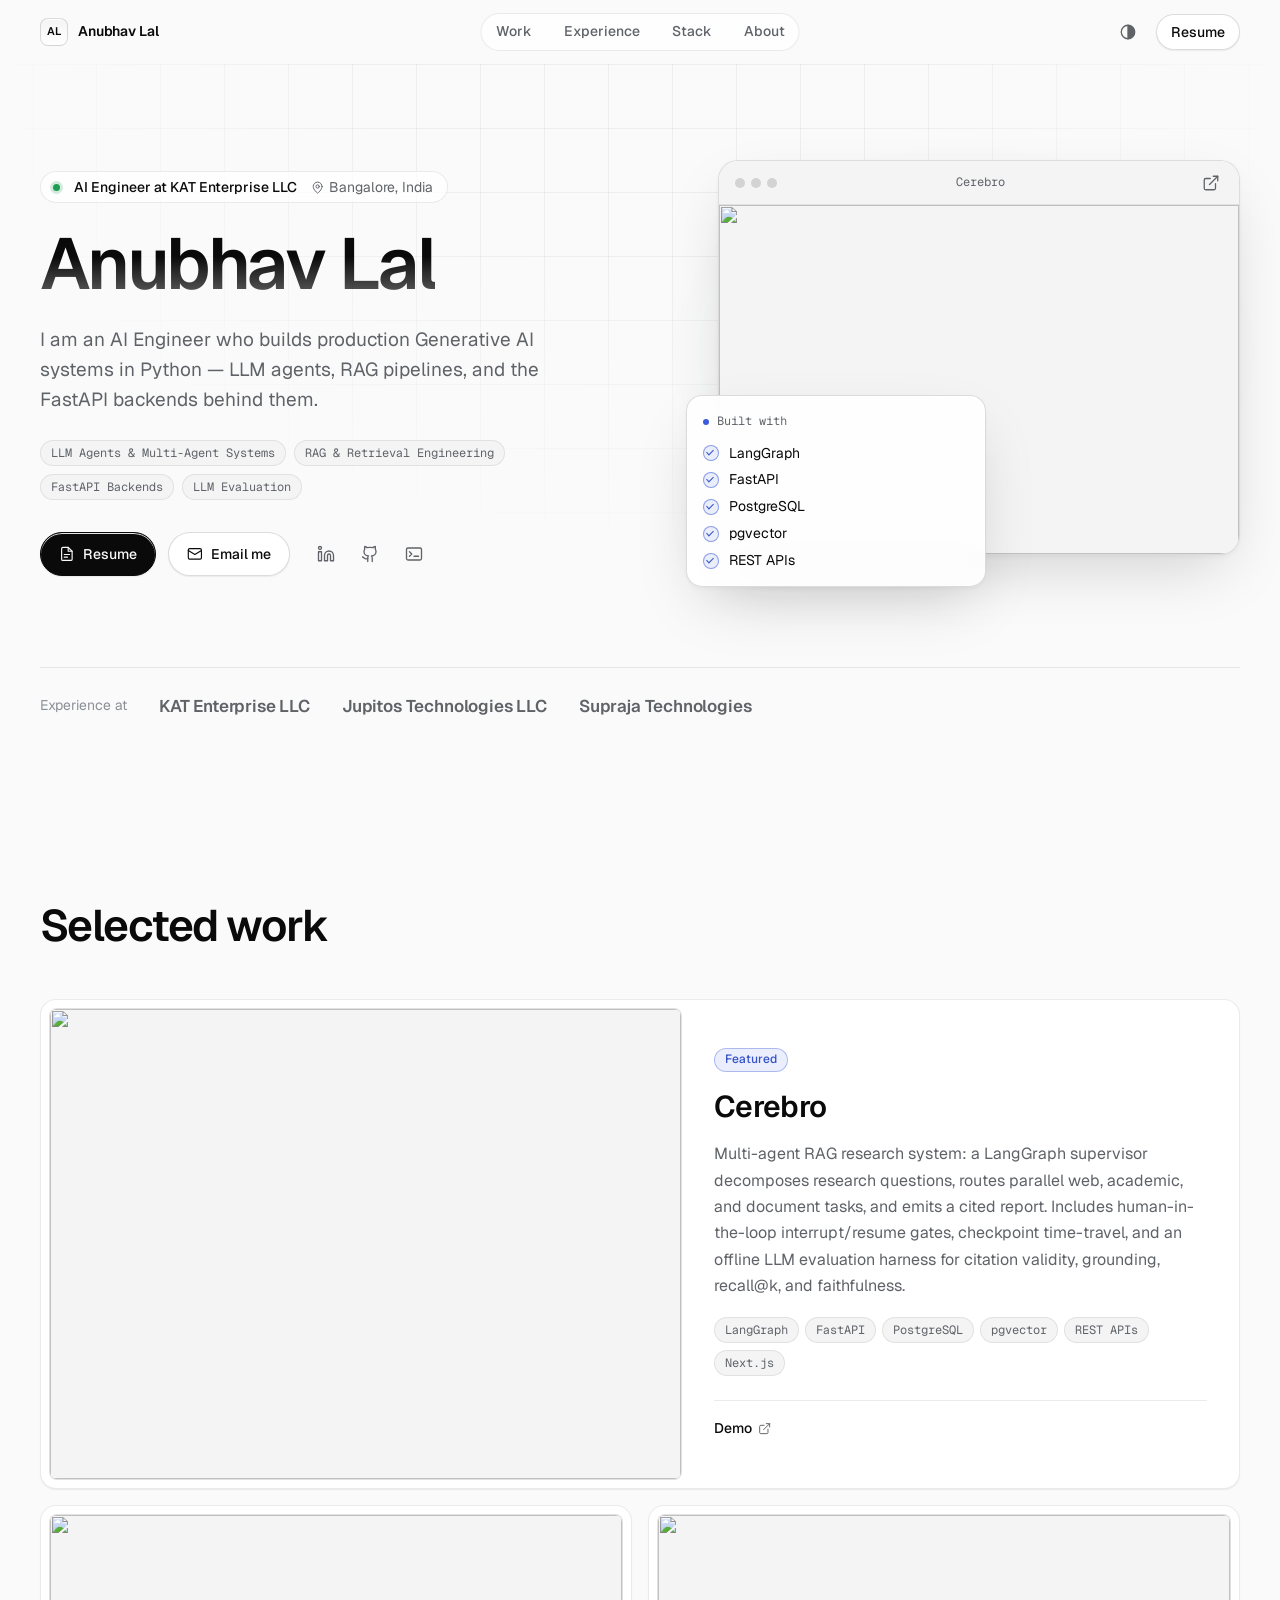
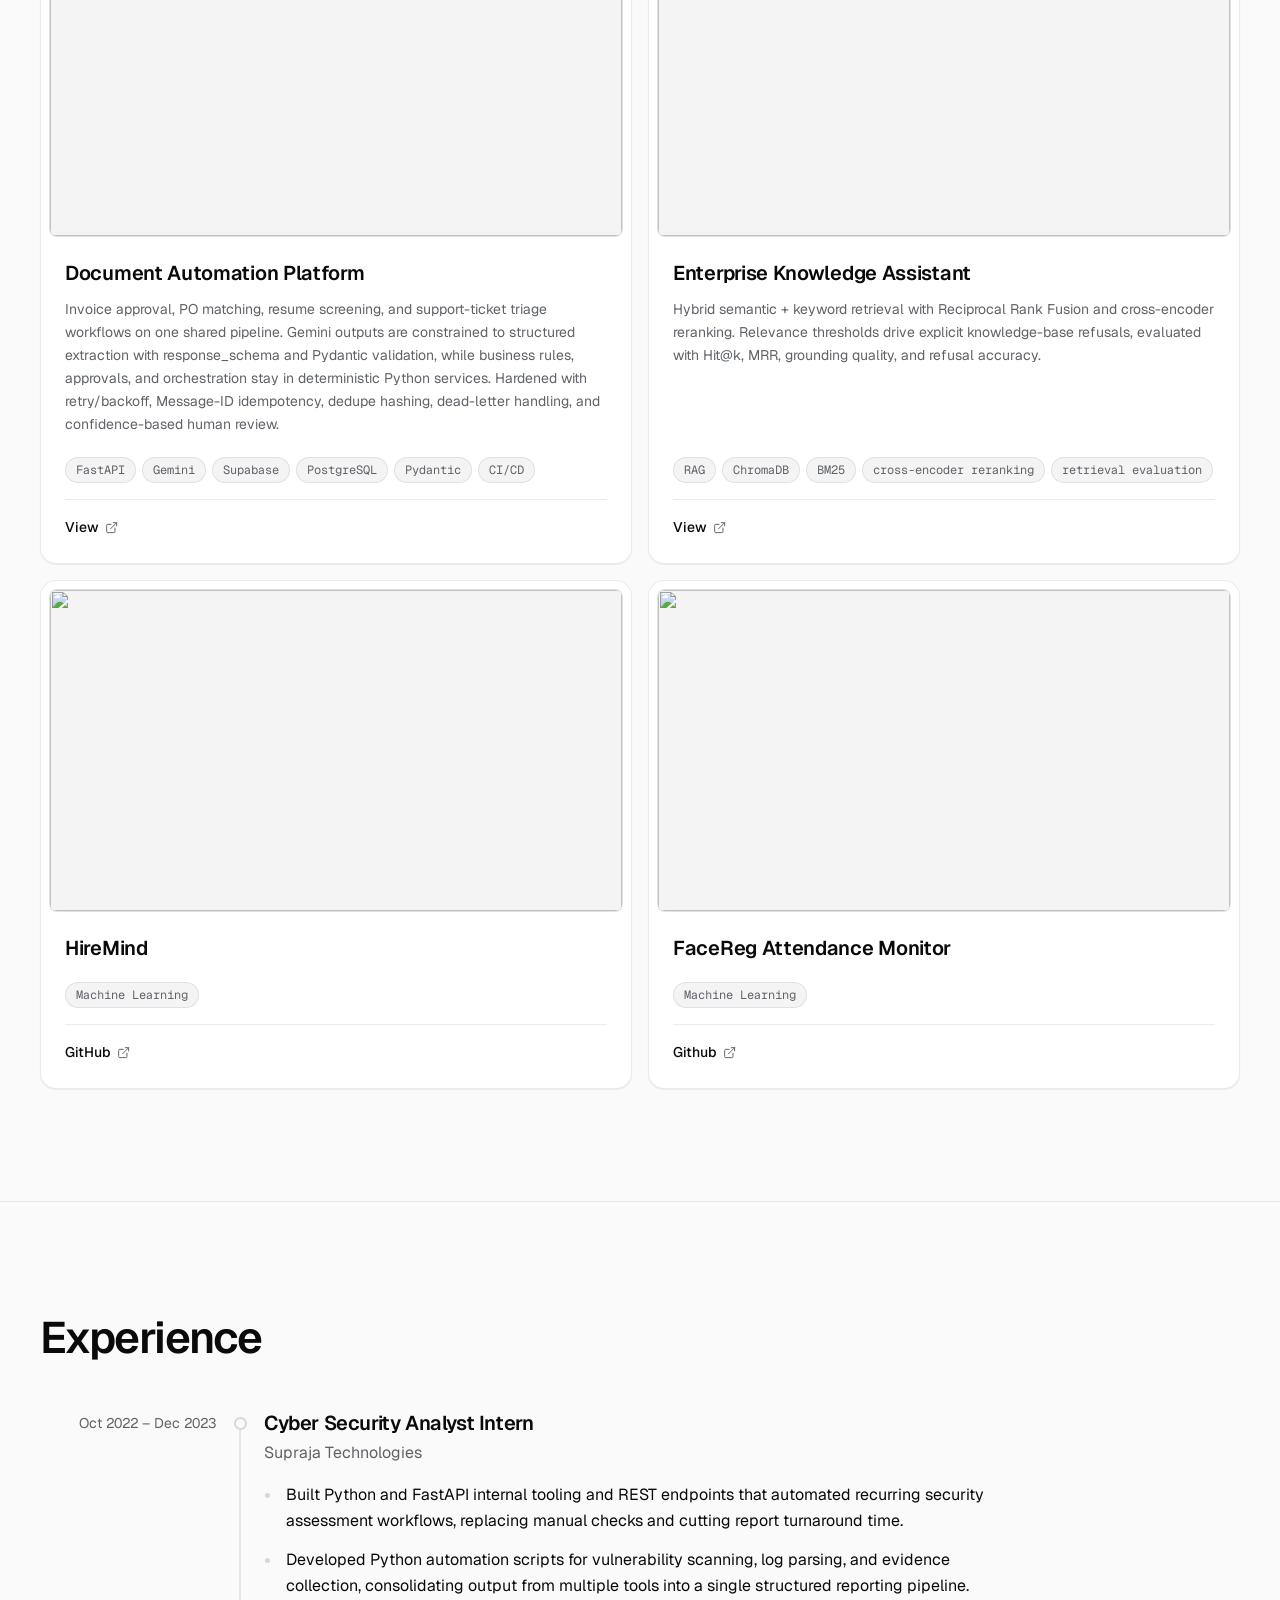
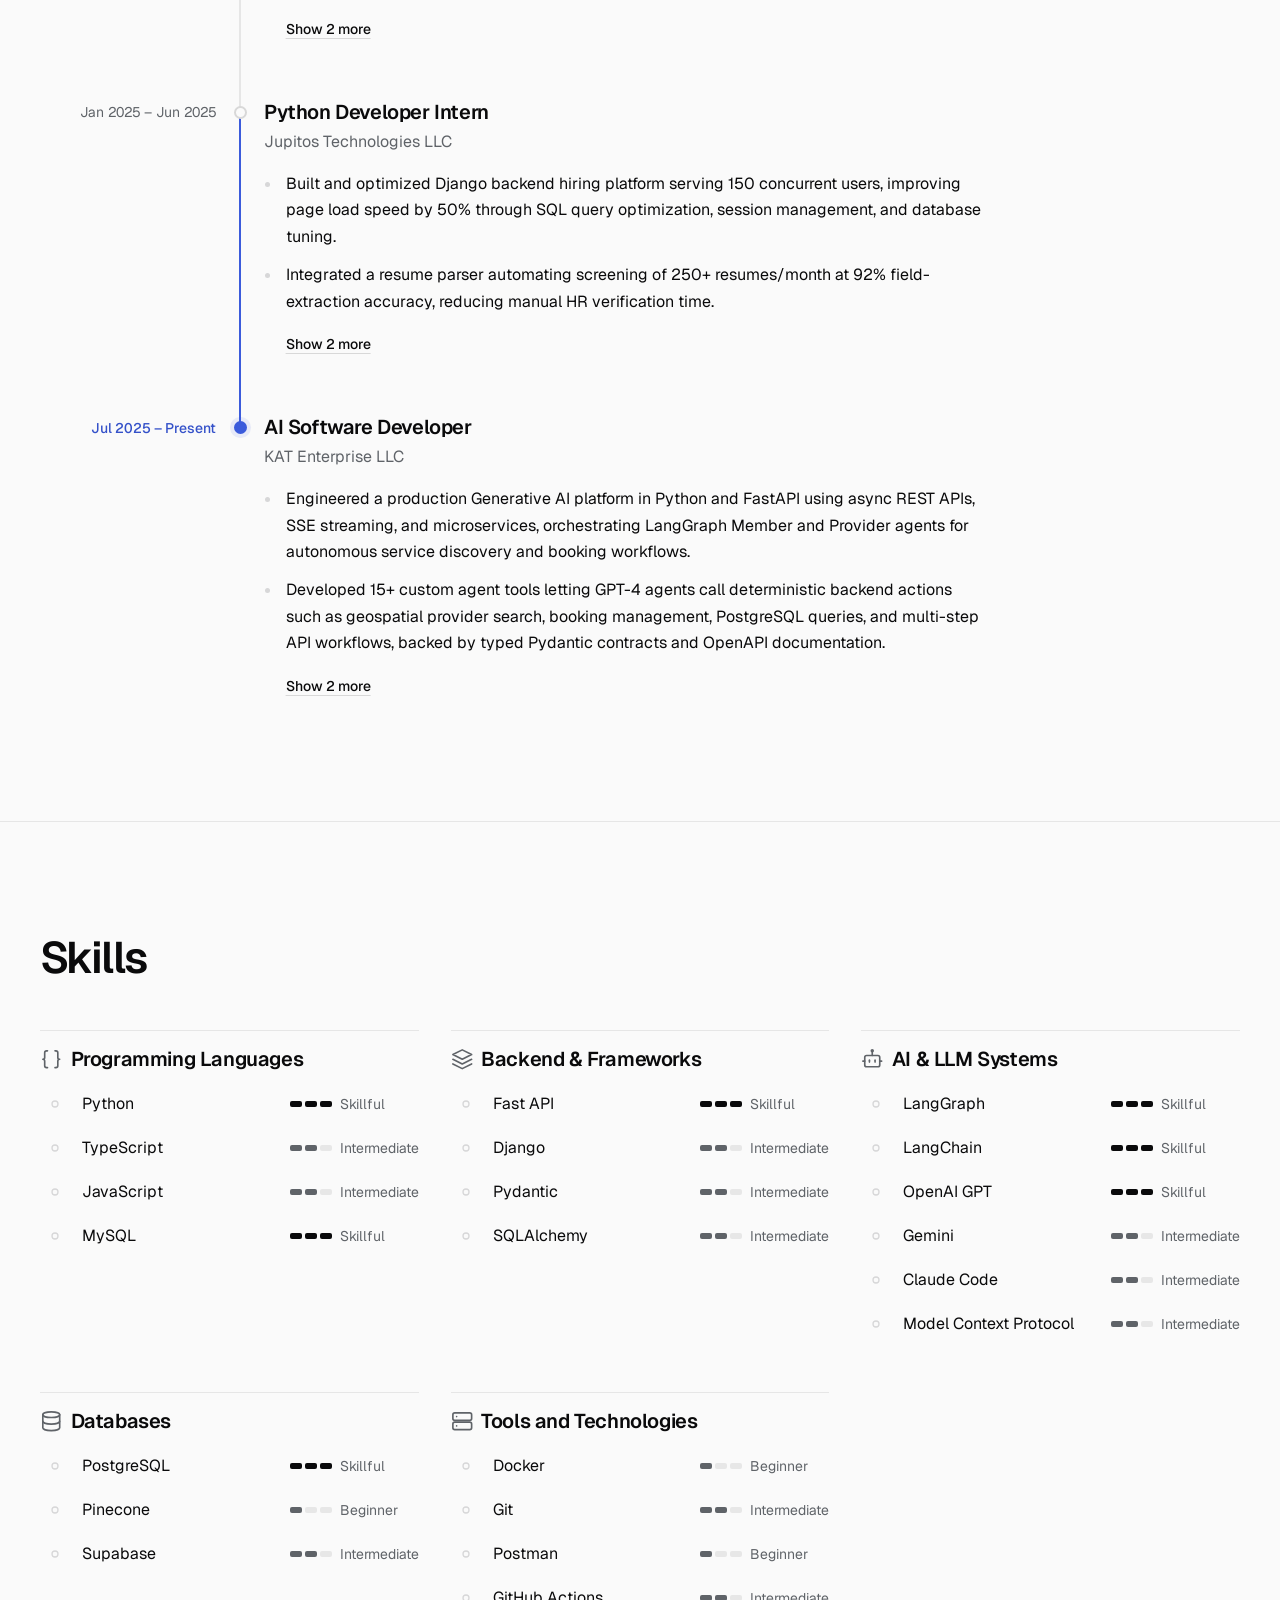
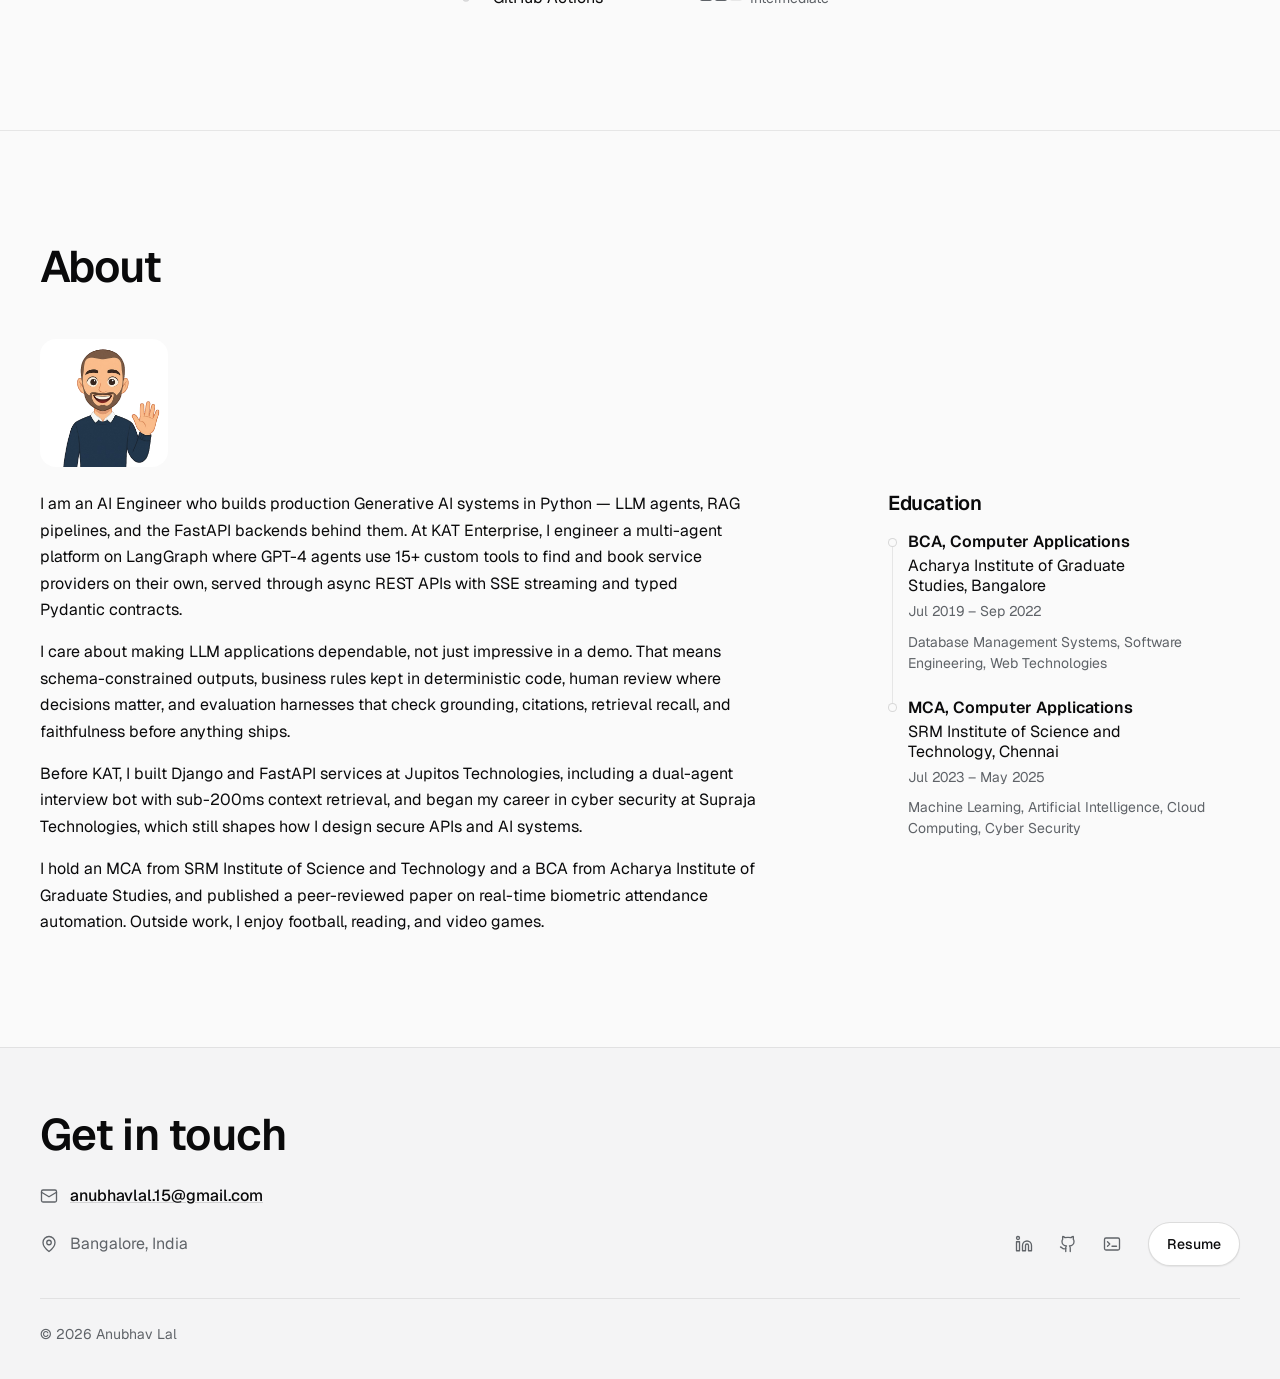
==== commit f6abe588: "feat: v2 prototype hero and work" ====
--- a/index.html
+++ b/index.html
@@ -14,6 +14,7 @@
       const dark = mode === "dark" || (mode === "auto" && window.matchMedia("(prefers-color-scheme: dark)").matches);
       document.documentElement.dataset.theme = dark ? "dark" : "light";
       document.documentElement.dataset.themeMode = mode;
+      document.documentElement.classList.add("js");
     })();
   </script>
   <title>Anubhav Lal — AI Engineer</title>
@@ -49,7 +50,7 @@
   <meta name="apple-mobile-web-app-capable" content="yes" />
   <meta name="apple-mobile-web-app-title" content="Anubhav Lal" />
 
-  <link href="https://fonts.googleapis.com/css2?family=Bricolage+Grotesque:opsz,wght@12..96,500..800&family=IBM+Plex+Sans:ital,wght@0,400;0,500;0,600;1,400&display=swap" rel="stylesheet" />
+  <link href="https://fonts.googleapis.com/css2?family=Geist:wght@400..700&family=Geist+Mono:wght@400..500&display=swap" rel="stylesheet" />
 
   <link rel="stylesheet" href="assets/css/tokens.css" />
   <link rel="stylesheet" href="assets/css/base.css" />
@@ -162,45 +163,52 @@
 
 <body>
   <a class="skip-link" href="#main">Skip to content</a>
-  <canvas id="graph" aria-hidden="true"></canvas>
+  <div class="spotlight" aria-hidden="true"></div>
 
   <header class="site-header" id="header">
     <nav class="nav container" aria-label="Primary">
-      <a href="#home" class="nav-brand" id="nav-brand">Anubhav Lal</a>
+      <a href="#home" class="nav-brand" id="nav-brand"><span class="nav-mark" id="nav-mark" aria-hidden="true">AL</span><span class="nav-name" id="nav-name">Anubhav Lal</span></a>
       <div class="nav-menu" id="nav-menu">
         <ul class="nav-list" role="list">
           <li><a href="#work" class="nav-link">Work</a></li>
           <li><a href="#experience" class="nav-link">Experience</a></li>
-          <li><a href="#skills" class="nav-link">Skills</a></li>
+          <li><a href="#skills" class="nav-link">Stack</a></li>
           <li><a href="#about" class="nav-link">About</a></li>
         </ul>
       </div>
       <div class="nav-actions">
         <button type="button" class="icon-button" id="theme-toggle" aria-label="Theme: auto"></button>
+        <a href="#" class="button button-sm nav-resume resumeButton">Resume</a>
         <button type="button" class="icon-button nav-toggle" id="nav-toggle" aria-controls="nav-menu" aria-expanded="false" aria-label="Open menu"></button>
       </div>
     </nav>
   </header>
 
   <main id="main">
-    <section class="hero section" id="home" aria-labelledby="hero-title">
-      <div class="container hero-inner">
-        <p class="hero-name" id="hero-name"></p>
-        <h1 class="hero-title" id="hero-title"><span class="skeleton" style="width:min(18ch,90%);height:1em"></span></h1>
-        <p class="hero-lede" id="hero-lede"></p>
-        <div class="hero-actions" id="hero-actions">
-          <a href="#" class="button button-primary resumeButton" id="resume-link">Resume</a>
-          <ul class="hero-social" id="hero-social" role="list"></ul>
+    <section class="hero" id="home" aria-labelledby="hero-title">
+      <div class="page-backdrop" aria-hidden="true"></div>
+      <div class="container hero-grid">
+        <div class="hero-copy">
+          <p class="hero-status" id="hero-status"></p>
+          <h1 class="hero-title" id="hero-title"><span class="skeleton" style="width:min(14ch,90%);height:1em"></span></h1>
+          <p class="hero-lede" id="hero-lede"></p>
+          <ul class="hero-stack" id="hero-stack" role="list" aria-label="Focus areas"></ul>
+          <div class="hero-actions" id="hero-actions">
+            <a href="#" class="button button-primary resumeButton" id="resume-link">Resume</a>
+            <a href="#contact" class="button" id="hero-email">Get in touch</a>
+            <ul class="hero-social" id="hero-social" role="list"></ul>
+          </div>
         </div>
-        <figure class="hero-trace" id="hero-trace" aria-labelledby="hero-trace-caption">
-          <figcaption class="visually-hidden" id="hero-trace-caption">What I work on</figcaption>
-        </figure>
+        <figure class="hero-visual" id="hero-visual" aria-label="Featured project"></figure>
+      </div>
+      <div class="container">
+        <div class="hero-companies" id="hero-companies"></div>
       </div>
     </section>
 
     <section class="work section" id="work" aria-labelledby="work-title">
       <div class="container">
-        <header class="section-head">
+        <header class="section-head" data-reveal>
           <h2 class="section-title" id="work-title">Selected work</h2>
         </header>
         <div class="work-featured" id="work-featured"></div>
@@ -255,7 +263,7 @@
   <script src="assets/js/data.js" defer></script>
   <script src="assets/js/nav.js" defer></script>
   <script src="assets/js/hero.js" defer></script>
-  <script src="assets/js/graph.js" defer></script>
+  <script src="assets/js/motion.js" defer></script>
   <script src="assets/js/work.js" defer></script>
   <script src="assets/js/experience.js" defer></script>
   <script src="assets/js/skills.js" defer></script>
--- a/assets/css/tokens.css
+++ b/assets/css/tokens.css
@@ -1,35 +1,45 @@
 :root {
   color-scheme: light;
 
-  --paper: #eef1f4;
-  --surface: #f7f9fb;
-  --surface-sunken: #e3e8ee;
-  --ink: #14213d;
-  --slate: #56657c;
-  --rule: #c9d2dd;
-  --rule-strong: #9aa8ba;
-  --trace: #c98a1b;
-  --trace-ink: #8a5a00;
-  --trace-soft: rgba(201, 138, 27, 0.14);
-  --on-trace: #14213d;
-  --scrim: rgba(20, 33, 61, 0.45);
-  --shadow: 0 1px 2px rgba(20, 33, 61, 0.06), 0 8px 24px -12px rgba(20, 33, 61, 0.18);
-  --graph-node: rgba(20, 33, 61, 0.22);
-  --graph-edge: rgba(20, 33, 61, 0.08);
+  --bg: #fafafa;
+  --bg-subtle: #f4f4f5;
+  --surface: #ffffff;
+  --elevated: #f4f4f5;
+  --text: #0a0a0b;
+  --muted: #5f6368;
+  --faint: #8b8f96;
+  --border: rgba(10, 10, 11, 0.08);
+  --border-strong: rgba(10, 10, 11, 0.14);
+  --accent: #3b5bdb;
+  --accent-hover: #2f4bc2;
+  --accent-text: #3451c9;
+  --accent-soft: rgba(59, 91, 219, 0.1);
+  --accent-glow: rgba(59, 91, 219, 0.18);
+  --on-accent: #ffffff;
+  --success: #1f9d55;
+  --highlight: inset 0 1px 0 rgba(255, 255, 255, 0.9);
+  --shadow-sm: 0 1px 2px rgba(10, 10, 11, 0.04), 0 1px 1px rgba(10, 10, 11, 0.03);
+  --shadow-md: 0 1px 2px rgba(10, 10, 11, 0.04), 0 8px 24px -8px rgba(10, 10, 11, 0.1);
+  --shadow-lg: 0 2px 4px rgba(10, 10, 11, 0.04), 0 24px 64px -16px rgba(10, 10, 11, 0.18);
+  --scrim: rgba(10, 10, 11, 0.4);
+  --grid-line: rgba(10, 10, 11, 0.05);
+  --spotlight: rgba(59, 91, 219, 0.06);
+  --header-bg: rgba(250, 250, 250, 0.75);
 
-  --font-display: "Bricolage Grotesque", "Segoe UI", system-ui, sans-serif;
-  --font-body: "IBM Plex Sans", "Segoe UI", system-ui, sans-serif;
+  --font-sans: "Geist", ui-sans-serif, system-ui, -apple-system, "Segoe UI", sans-serif;
+  --font-mono: "Geist Mono", ui-monospace, "SFMono-Regular", Menlo, Consolas, monospace;
 
-  --step--1: 0.875rem;
-  --step-0: 1.0625rem;
-  --step-1: 1.25rem;
-  --step-2: clamp(1.4rem, 1.25rem + 0.6vw, 1.7rem);
-  --step-3: clamp(1.8rem, 1.45rem + 1.5vw, 2.6rem);
-  --step-4: clamp(2.35rem, 1.5rem + 3.9vw, 4.6rem);
+  --text-xs: 0.75rem;
+  --text-sm: 0.875rem;
+  --text-base: 1rem;
+  --text-md: 1.0625rem;
+  --text-lg: 1.25rem;
+  --text-xl: clamp(1.5rem, 1.3rem + 0.8vw, 1.875rem);
+  --text-2xl: clamp(1.875rem, 1.5rem + 1.6vw, 2.75rem);
+  --text-hero: clamp(2.625rem, 1.6rem + 4.2vw, 4.5rem);
 
-  --leading-tight: 1.08;
-  --leading-snug: 1.3;
-  --leading-body: 1.6;
+  --tracking-tight: -0.035em;
+  --tracking-snug: -0.02em;
 
   --space-1: 0.25rem;
   --space-2: 0.5rem;
@@ -41,39 +51,78 @@
   --space-8: 4rem;
   --space-9: 6rem;
   --space-10: 8rem;
+  --section-y: clamp(4rem, 3rem + 5vw, 7.5rem);
 
-  --radius-s: 4px;
-  --radius-m: 10px;
-  --radius-l: 16px;
+  --radius-xs: 6px;
+  --radius-sm: 8px;
+  --radius-md: 12px;
+  --radius-lg: 16px;
+  --radius-xl: 20px;
   --radius-pill: 999px;
 
   --page-max: 1200px;
-  --measure: 68ch;
-  --gutter: clamp(16px, 4vw, 40px);
+  --measure: 66ch;
+  --gutter: clamp(16px, 4vw, 32px);
   --header-h: 64px;
 
-  --ease: cubic-bezier(0.2, 0, 0, 1);
-  --fast: 140ms;
-  --base: 220ms;
+  --ease: cubic-bezier(0.16, 1, 0.3, 1);
+  --ease-standard: cubic-bezier(0.2, 0, 0, 1);
+  --fast: 150ms;
+  --base: 240ms;
   --slow: 480ms;
+
+  --paper: var(--bg);
+  --ink: var(--text);
+  --slate: var(--muted);
+  --rule: var(--border);
+  --rule-strong: var(--border-strong);
+  --trace: var(--accent);
+  --trace-ink: var(--accent-text);
+  --trace-soft: var(--accent-soft);
+  --on-trace: var(--on-accent);
+  --surface-sunken: var(--bg-subtle);
+  --shadow: var(--shadow-md);
+  --font-display: var(--font-sans);
+  --font-body: var(--font-sans);
+  --step--1: var(--text-sm);
+  --step-0: var(--text-base);
+  --step-1: var(--text-lg);
+  --step-2: var(--text-xl);
+  --step-3: var(--text-2xl);
+  --step-4: var(--text-hero);
+  --leading-tight: 1.05;
+  --leading-snug: 1.25;
+  --leading-body: 1.65;
+  --radius-s: var(--radius-xs);
+  --radius-m: var(--radius-md);
+  --radius-l: var(--radius-lg);
 }
 
 :root[data-theme="dark"] {
   color-scheme: dark;
 
-  --paper: #0f1a2b;
-  --surface: #142238;
-  --surface-sunken: #0b1422;
-  --ink: #e4e9f0;
-  --slate: #93a1b5;
-  --rule: #24344c;
-  --rule-strong: #3a4e6b;
-  --trace: #f2b233;
-  --trace-ink: #f2b233;
-  --trace-soft: rgba(242, 178, 51, 0.14);
-  --on-trace: #0f1a2b;
-  --scrim: rgba(4, 9, 18, 0.7);
-  --shadow: 0 1px 2px rgba(0, 0, 0, 0.3), 0 12px 32px -16px rgba(0, 0, 0, 0.6);
-  --graph-node: rgba(147, 161, 181, 0.3);
-  --graph-edge: rgba(147, 161, 181, 0.09);
+  --bg: #08090b;
+  --bg-subtle: #0b0c0f;
+  --surface: #0e0f12;
+  --elevated: #15171b;
+  --text: #ededef;
+  --muted: #8a8f98;
+  --faint: #62666d;
+  --border: rgba(255, 255, 255, 0.07);
+  --border-strong: rgba(255, 255, 255, 0.12);
+  --accent: #6b8cff;
+  --accent-hover: #86a0ff;
+  --accent-text: #8ea6ff;
+  --accent-soft: rgba(107, 140, 255, 0.12);
+  --accent-glow: rgba(107, 140, 255, 0.22);
+  --on-accent: #08090b;
+  --success: #3fcf8e;
+  --highlight: inset 0 1px 0 rgba(255, 255, 255, 0.06);
+  --shadow-sm: 0 1px 2px rgba(0, 0, 0, 0.4);
+  --shadow-md: 0 1px 2px rgba(0, 0, 0, 0.4), 0 8px 24px -8px rgba(0, 0, 0, 0.6);
+  --shadow-lg: 0 2px 4px rgba(0, 0, 0, 0.4), 0 32px 80px -16px rgba(0, 0, 0, 0.8);
+  --scrim: rgba(0, 0, 0, 0.7);
+  --grid-line: rgba(255, 255, 255, 0.04);
+  --spotlight: rgba(107, 140, 255, 0.07);
+  --header-bg: rgba(8, 9, 11, 0.7);
 }
--- a/assets/css/base.css
+++ b/assets/css/base.css
@@ -9,21 +9,23 @@
   text-size-adjust: 100%;
   scroll-behavior: smooth;
   scroll-padding-top: calc(var(--header-h) + var(--space-4));
+  background: var(--bg);
 }
 
 body {
+  position: relative;
   margin: 0;
   min-height: 100vh;
-  background: var(--paper);
-  color: var(--ink);
-  font-family: var(--font-body);
-  font-size: var(--step-0);
-  line-height: var(--leading-body);
-  font-feature-settings: "kern", "liga";
+  background: var(--bg);
+  color: var(--text);
+  font-family: var(--font-sans);
+  font-size: var(--text-base);
+  line-height: 1.65;
+  font-feature-settings: "ss01", "cv11";
   text-rendering: optimizeLegibility;
   -webkit-font-smoothing: antialiased;
+  -moz-osx-font-smoothing: grayscale;
   overflow-x: clip;
-  transition: background-color var(--base) var(--ease), color var(--base) var(--ease);
 }
 
 h1,
@@ -31,10 +33,10 @@
 h3,
 h4 {
   margin: 0;
-  font-family: var(--font-display);
-  font-weight: 700;
-  line-height: var(--leading-snug);
-  letter-spacing: -0.01em;
+  font-family: var(--font-sans);
+  font-weight: 600;
+  line-height: 1.2;
+  letter-spacing: var(--tracking-snug);
   text-wrap: balance;
 }
 
@@ -59,7 +61,8 @@
 
 img,
 svg,
-canvas {
+canvas,
+video {
   display: block;
   max-width: 100%;
 }
@@ -70,14 +73,22 @@
 
 a {
   color: inherit;
-  text-decoration-color: var(--rule-strong);
+  text-decoration: none;
+  transition: color var(--fast) var(--ease-standard);
+}
+
+.prose a,
+.text-link {
+  color: var(--text);
+  text-decoration: underline;
+  text-decoration-color: var(--border-strong);
   text-decoration-thickness: 1px;
-  text-underline-offset: 0.2em;
-  transition: color var(--fast) var(--ease), text-decoration-color var(--fast) var(--ease);
-}
-
-a:hover {
-  color: var(--trace-ink);
+  text-underline-offset: 0.22em;
+  transition: text-decoration-color var(--fast) var(--ease-standard), color var(--fast) var(--ease-standard);
+}
+
+.prose a:hover,
+.text-link:hover {
   text-decoration-color: currentColor;
 }
 
@@ -98,19 +109,26 @@
 }
 
 :focus-visible {
-  outline: 2px solid var(--trace);
-  outline-offset: 3px;
-  border-radius: var(--radius-s);
+  outline: 2px solid var(--accent);
+  outline-offset: 2px;
+  border-radius: var(--radius-xs);
 }
 
 ::selection {
-  background: var(--trace-soft);
-  color: var(--ink);
+  background: var(--accent-soft);
+  color: var(--text);
+}
+
+code,
+kbd,
+.mono {
+  font-family: var(--font-mono);
+  font-feature-settings: normal;
 }
 
 .icon {
-  width: 1.25em;
-  height: 1.25em;
+  width: 1.125em;
+  height: 1.125em;
   flex: none;
 }
 
@@ -120,17 +138,15 @@
   left: var(--space-3);
   z-index: 100;
   padding: var(--space-2) var(--space-4);
-  background: var(--ink);
-  color: var(--paper);
-  border-radius: var(--radius-m);
-  text-decoration: none;
+  background: var(--text);
+  color: var(--bg);
+  border-radius: var(--radius-sm);
   transform: translateY(-200%);
   transition: transform var(--fast) var(--ease);
 }
 
 .skip-link:focus {
   transform: none;
-  color: var(--paper);
 }
 
 .visually-hidden {
@@ -147,94 +163,116 @@
 
 .container {
   width: 100%;
-  max-width: var(--page-max);
+  max-width: calc(var(--page-max) + var(--gutter) * 2);
   margin-inline: auto;
   padding-inline: var(--gutter);
 }
 
 .section {
   position: relative;
-  padding-block: var(--space-8);
+  padding-block: var(--section-y);
+}
+
+.section + .section {
+  border-top: 1px solid var(--border);
 }
 
 .section-head {
-  position: relative;
   display: grid;
-  gap: var(--space-2);
-  margin-bottom: var(--space-6);
-  max-width: var(--measure);
+  gap: var(--space-3);
+  margin-bottom: clamp(var(--space-6), 4vw, var(--space-7));
+  max-width: 44rem;
 }
 
 .section-title {
-  font-size: var(--step-3);
-  line-height: var(--leading-tight);
-  letter-spacing: -0.02em;
+  font-size: var(--text-2xl);
+  line-height: 1.1;
+  letter-spacing: var(--tracking-tight);
 }
 
 .section-lede {
-  color: var(--slate);
-  max-width: 56ch;
+  color: var(--muted);
+  font-size: var(--text-md);
+  line-height: 1.6;
 }
 
 .button {
+  --button-bg: var(--surface);
+  --button-fg: var(--text);
+  --button-border: var(--border-strong);
   display: inline-flex;
   align-items: center;
   justify-content: center;
   gap: var(--space-2);
   min-height: 44px;
-  padding: 0 var(--space-5);
-  border: 1px solid var(--rule-strong);
+  padding: 0 1.125rem;
+  border: 1px solid var(--button-border);
   border-radius: var(--radius-pill);
+  background: var(--button-bg);
+  color: var(--button-fg);
+  box-shadow: var(--shadow-sm), var(--highlight);
+  font-size: var(--text-sm);
   font-weight: 500;
-  font-size: var(--step-0);
-  text-decoration: none;
+  line-height: 1;
   white-space: nowrap;
-  transition: background-color var(--fast) var(--ease), border-color var(--fast) var(--ease), color var(--fast) var(--ease);
+  transition: background-color var(--fast) var(--ease-standard), border-color var(--fast) var(--ease-standard), color var(--fast) var(--ease-standard), transform var(--fast) var(--ease-standard);
 }
 
 .button:hover {
-  border-color: var(--ink);
-  color: var(--ink);
+  --button-bg: var(--elevated);
+  --button-border: var(--border-strong);
+  color: var(--button-fg);
+}
+
+.button:active {
+  transform: scale(0.98);
 }
 
 .button-primary {
-  background: var(--ink);
-  border-color: var(--ink);
-  color: var(--paper);
+  --button-bg: var(--text);
+  --button-fg: var(--bg);
+  --button-border: var(--text);
 }
 
 .button-primary:hover {
-  background: var(--trace);
-  border-color: var(--trace);
-  color: var(--on-trace);
+  --button-bg: var(--text);
+  --button-border: var(--text);
+  opacity: 0.88;
+}
+
+.button-sm {
+  min-height: 36px;
+  padding: 0 0.875rem;
 }
 
 .icon-button {
   display: inline-grid;
   place-items: center;
-  width: 44px;
-  height: 44px;
+  width: 40px;
+  height: 40px;
   border-radius: var(--radius-pill);
-  color: var(--slate);
-  text-decoration: none;
-  transition: color var(--fast) var(--ease), background-color var(--fast) var(--ease);
+  color: var(--muted);
+  transition: color var(--fast) var(--ease-standard), background-color var(--fast) var(--ease-standard);
 }
 
 .icon-button:hover {
-  color: var(--ink);
-  background: var(--surface-sunken);
+  color: var(--text);
+  background: var(--elevated);
 }
 
 .chip {
   display: inline-flex;
   align-items: center;
-  min-height: 28px;
-  padding: 0 var(--space-3);
-  border: 1px solid var(--rule);
-  border-radius: var(--radius-s);
-  color: var(--slate);
-  font-size: var(--step--1);
-  line-height: 1.2;
+  gap: 0.375rem;
+  min-height: 26px;
+  padding: 0 0.625rem;
+  border: 1px solid var(--border);
+  border-radius: var(--radius-pill);
+  background: var(--bg-subtle);
+  color: var(--muted);
+  font-family: var(--font-mono);
+  font-size: var(--text-xs);
+  line-height: 1;
   white-space: nowrap;
 }
 
@@ -246,10 +284,17 @@
   list-style: none;
 }
 
+.surface {
+  border: 1px solid var(--border);
+  border-radius: var(--radius-lg);
+  background: var(--surface);
+  box-shadow: var(--shadow-sm), var(--highlight);
+}
+
 .skeleton {
   display: block;
-  border-radius: var(--radius-s);
-  background: linear-gradient(90deg, var(--surface-sunken) 0%, var(--rule) 50%, var(--surface-sunken) 100%);
+  border-radius: var(--radius-xs);
+  background: linear-gradient(90deg, var(--bg-subtle) 0%, var(--elevated) 50%, var(--bg-subtle) 100%);
   background-size: 200% 100%;
   animation: shimmer 1.4s linear infinite;
 }
@@ -259,18 +304,50 @@
   to { background-position: -200% 0; }
 }
 
-#graph {
+.page-backdrop {
+  position: absolute;
+  inset: 0 0 auto;
+  z-index: -1;
+  height: min(1100px, 130vh);
+  pointer-events: none;
+  background-image:
+    linear-gradient(to right, var(--grid-line) 1px, transparent 1px),
+    linear-gradient(to bottom, var(--grid-line) 1px, transparent 1px);
+  background-size: 64px 64px;
+  background-position: center top;
+  -webkit-mask-image: radial-gradient(ellipse 70% 60% at 50% 0%, #000 30%, transparent 75%);
+  mask-image: radial-gradient(ellipse 70% 60% at 50% 0%, #000 30%, transparent 75%);
+}
+
+.spotlight {
   position: fixed;
   inset: 0;
   z-index: -1;
-  width: 100%;
-  height: 100%;
   pointer-events: none;
+  background: radial-gradient(600px circle at var(--spot-x, 50%) var(--spot-y, -20%), var(--spotlight), transparent 70%);
+  transition: opacity var(--slow) var(--ease-standard);
+}
+
+.js [data-reveal] {
+  opacity: 0;
+  transform: translateY(12px);
+  transition: opacity 500ms var(--ease), transform 500ms var(--ease);
+  transition-delay: calc(var(--reveal-i, 0) * 60ms);
+}
+
+.js [data-reveal].is-revealed {
+  opacity: 1;
+  transform: none;
 }
 
 @media (prefers-reduced-motion: reduce) {
   html {
     scroll-behavior: auto;
+  }
+
+  .js [data-reveal] {
+    opacity: 1;
+    transform: none;
   }
 
   *,
@@ -279,5 +356,6 @@
     animation-duration: 0.01ms !important;
     animation-iteration-count: 1 !important;
     transition-duration: 0.01ms !important;
+    transition-delay: 0ms !important;
   }
 }
--- a/assets/css/nav.css
+++ b/assets/css/nav.css
@@ -3,24 +3,24 @@
   top: 0;
   z-index: 50;
   height: var(--header-h);
-  background: var(--paper);
-  background: color-mix(in srgb, var(--paper) 86%, transparent);
-  -webkit-backdrop-filter: saturate(1.4) blur(14px);
-  backdrop-filter: saturate(1.4) blur(14px);
-  box-shadow: inset 0 -1px 0 transparent;
-  transition: box-shadow var(--base) var(--ease), background-color var(--base) var(--ease);
+  background: var(--header-bg);
+  -webkit-backdrop-filter: saturate(1.6) blur(16px);
+  backdrop-filter: saturate(1.6) blur(16px);
+  border-bottom: 1px solid transparent;
+  transition: border-color var(--base) var(--ease-standard), background-color var(--base) var(--ease-standard);
 }
 
-.site-header[data-scrolled] {
-  box-shadow: inset 0 -1px 0 var(--rule);
+.site-header[data-scrolled],
+.site-header[data-menu="open"] {
+  border-bottom-color: var(--border);
 }
 
 .site-header[data-menu="open"] {
-  background: var(--paper);
-  box-shadow: inset 0 -1px 0 var(--rule);
+  background: var(--bg);
 }
 
 .nav {
+  position: relative;
   display: flex;
   align-items: center;
   gap: var(--space-2);
@@ -30,18 +30,27 @@
 .nav-brand {
   display: inline-flex;
   align-items: center;
+  gap: 0.625rem;
   min-height: 44px;
   margin-right: auto;
-  font-family: var(--font-display);
-  font-size: var(--step-1);
-  font-weight: 700;
-  letter-spacing: -0.015em;
-  text-decoration: none;
+  font-size: var(--text-sm);
+  font-weight: 600;
+  letter-spacing: -0.01em;
   white-space: nowrap;
 }
 
-.nav-brand:hover {
-  color: var(--ink);
+.nav-mark {
+  display: inline-grid;
+  place-items: center;
+  width: 28px;
+  height: 28px;
+  border: 1px solid var(--border-strong);
+  border-radius: var(--radius-sm);
+  background: linear-gradient(180deg, var(--elevated), var(--surface));
+  box-shadow: var(--highlight);
+  font-size: 0.6875rem;
+  font-weight: 600;
+  letter-spacing: 0.02em;
 }
 
 .nav-list {
@@ -50,43 +59,29 @@
 }
 
 .nav-link {
-  position: relative;
   display: inline-flex;
   align-items: center;
-  min-height: 44px;
-  color: var(--slate);
+  min-height: 36px;
+  border-radius: var(--radius-pill);
+  color: var(--muted);
+  font-size: var(--text-sm);
   font-weight: 500;
-  text-decoration: none;
+  transition: color var(--fast) var(--ease-standard), background-color var(--fast) var(--ease-standard);
 }
 
-.nav-link:hover {
-  color: var(--ink);
-}
-
+.nav-link:hover,
 .nav-link[aria-current="true"] {
-  color: var(--ink);
-}
-
-.nav-link::after {
-  content: "";
-  position: absolute;
-  height: 2px;
-  border-radius: 2px;
-  background: var(--trace);
-  transform: scaleX(0);
-  transform-origin: left center;
-  transition: transform var(--base) var(--ease);
-}
-
-.nav-link[aria-current="true"]::after {
-  transform: scaleX(1);
+  color: var(--text);
 }
 
 .nav-actions {
   display: flex;
   align-items: center;
-  gap: var(--space-1);
-  margin-right: calc(var(--space-2) * -1);
+  gap: var(--space-2);
+}
+
+.nav-resume {
+  display: none;
 }
 
 @media (max-width: 759.98px) {
@@ -99,11 +94,11 @@
     height: calc(100dvh - var(--header-h));
     overflow-y: auto;
     overscroll-behavior: contain;
-    padding: var(--space-5) var(--gutter) calc(var(--space-7) + env(safe-area-inset-bottom));
-    background: var(--paper);
+    padding: var(--space-4) var(--gutter) calc(var(--space-7) + env(safe-area-inset-bottom));
+    background: var(--bg);
     visibility: hidden;
     opacity: 0;
-    transform: translateY(-8px);
+    transform: translateY(-6px);
     transition: opacity var(--base) var(--ease), transform var(--base) var(--ease), visibility 0s linear var(--base);
   }
 
@@ -118,26 +113,19 @@
     flex-direction: column;
   }
 
-  .nav-list li {
-    border-bottom: 1px solid var(--rule);
+  .nav-list li + li {
+    border-top: 1px solid var(--border);
   }
 
   .nav-link {
     display: flex;
     width: 100%;
-    min-height: 68px;
-    font-family: var(--font-display);
-    font-size: var(--step-3);
+    min-height: 60px;
+    border-radius: 0;
+    color: var(--text);
+    font-size: var(--text-xl);
     font-weight: 600;
-    letter-spacing: -0.02em;
-    color: var(--ink);
-  }
-
-  .nav-link::after {
-    left: 0;
-    bottom: 14px;
-    width: 1.5rem;
-    height: 3px;
+    letter-spacing: var(--tracking-snug);
   }
 }
 
@@ -146,22 +134,31 @@
     display: none;
   }
 
+  .nav-menu {
+    position: absolute;
+    left: 50%;
+    transform: translateX(-50%);
+  }
+
   .nav-list {
     gap: var(--space-1);
+    padding: 3px;
+    border: 1px solid var(--border);
+    border-radius: var(--radius-pill);
+    background: color-mix(in srgb, var(--surface) 60%, transparent);
   }
 
   .nav-link {
-    padding-inline: var(--space-3);
+    padding-inline: 0.875rem;
   }
 
-  .nav-link::after {
-    left: var(--space-3);
-    bottom: 8px;
-    width: 1.25rem;
+  .nav-link[aria-current="true"] {
+    background: var(--elevated);
+    box-shadow: var(--highlight);
   }
 
-  .nav-actions {
-    margin-left: var(--space-3);
+  .nav-resume {
+    display: inline-flex;
   }
 }
 
@@ -170,27 +167,28 @@
   right: calc(var(--space-4) + env(safe-area-inset-right));
   bottom: calc(var(--space-4) + env(safe-area-inset-bottom));
   z-index: 40;
-  border: 1px solid var(--rule);
+  width: 44px;
+  height: 44px;
+  border: 1px solid var(--border-strong);
   background: var(--surface);
-  color: var(--ink);
-  box-shadow: var(--shadow);
+  color: var(--text);
+  box-shadow: var(--shadow-md), var(--highlight);
   visibility: hidden;
   opacity: 0;
   transform: translateY(8px);
-  transition: opacity var(--base) var(--ease), transform var(--base) var(--ease), visibility 0s linear var(--base), border-color var(--fast) var(--ease);
+  transition: opacity var(--base) var(--ease), transform var(--base) var(--ease), visibility 0s linear var(--base);
 }
 
 .scroll-top[data-visible] {
   visibility: visible;
   opacity: 1;
   transform: none;
-  transition: opacity var(--base) var(--ease), transform var(--base) var(--ease), visibility 0s, border-color var(--fast) var(--ease);
+  transition: opacity var(--base) var(--ease), transform var(--base) var(--ease), visibility 0s;
 }
 
 .scroll-top:hover {
-  color: var(--ink);
-  border-color: var(--trace);
-  background: var(--surface);
+  background: var(--elevated);
+  color: var(--text);
 }
 
 @media (min-width: 760px) {
--- a/assets/css/hero.css
+++ b/assets/css/hero.css
@@ -1,285 +1,369 @@
-.hero.section {
-  padding-block: clamp(var(--space-6), 7vh, var(--space-9)) var(--space-7);
-}
-
-.hero-inner {
-  display: flex;
-  flex-direction: column;
-  align-items: flex-start;
-}
-
-.hero-name {
+.hero {
+  position: relative;
+  padding-block: clamp(3rem, 2rem + 5vw, 6.5rem) clamp(2.5rem, 2rem + 3vw, 4.5rem);
+  isolation: isolate;
+}
+
+.hero-grid {
+  display: grid;
+  gap: clamp(2.5rem, 2rem + 3vw, 4rem);
+  align-items: center;
+}
+
+.hero-copy {
+  display: grid;
+  justify-items: start;
+  gap: var(--space-5);
+  min-width: 0;
+}
+
+.hero-status {
   display: inline-flex;
-  align-items: center;
-  gap: var(--space-3);
-  color: var(--slate);
-  font-size: var(--step-0);
-  line-height: 1.4;
-}
-
-.hero-name::before {
-  content: "";
-  flex: none;
-  width: 10px;
-  height: 10px;
-  border: 2px solid var(--trace);
-  border-radius: 50%;
-}
-
-.hero-name:empty {
-  display: none;
-}
-
-.hero-name-main {
-  color: var(--ink);
+  flex-wrap: wrap;
+  align-items: center;
+  gap: 0.375rem 0.875rem;
+  min-height: 32px;
+  padding: 0.25rem 0.875rem 0.25rem 0.75rem;
+  border: 1px solid var(--border);
+  border-radius: var(--radius-pill);
+  background: color-mix(in srgb, var(--surface) 70%, transparent);
+  box-shadow: var(--highlight);
+  color: var(--muted);
+  font-size: var(--text-sm);
+  line-height: 1.3;
+}
+
+.hero-status-dot {
+  width: 7px;
+  height: 7px;
+  border-radius: 50%;
+  background: var(--success);
+  box-shadow: 0 0 0 3px color-mix(in srgb, var(--success) 20%, transparent);
+}
+
+.hero-status-role {
+  color: var(--text);
+  font-weight: 500;
+}
+
+.hero-status-place {
+  display: inline-flex;
+  align-items: center;
+  gap: 0.3rem;
+}
+
+.hero-status-place .icon {
+  width: 0.95em;
+  height: 0.95em;
+}
+
+.hero-title {
+  max-width: 13ch;
+  font-size: var(--text-hero);
   font-weight: 600;
-}
-
-.hero-title {
-  max-width: 16ch;
-  margin-top: var(--space-4);
-  font-size: var(--step-4);
-  font-weight: 700;
-  font-variation-settings: "opsz" 96;
   line-height: 1.02;
-  letter-spacing: -0.035em;
-  text-wrap: balance;
+  letter-spacing: var(--tracking-tight);
+  background: linear-gradient(180deg, var(--text) 40%, color-mix(in srgb, var(--text) 62%, transparent));
+  -webkit-background-clip: text;
+  background-clip: text;
+  color: transparent;
 }
 
 .hero-title .skeleton {
   display: inline-block;
-  vertical-align: middle;
 }
 
 .hero-lede {
-  max-width: 56ch;
-  margin-top: var(--space-5);
-  color: var(--slate);
-  font-size: var(--step-0);
-  line-height: var(--leading-body);
-}
-
-.hero-actions {
-  display: flex;
-  flex-wrap: wrap;
-  align-items: center;
-  gap: var(--space-3) var(--space-4);
-  margin-top: var(--space-6);
-}
-
-.hero-actions .button .icon {
-  width: 1.1em;
-  height: 1.1em;
-}
-
-.hero-social {
-  display: flex;
-  flex-wrap: wrap;
-  gap: var(--space-1);
-  margin: 0 0 0 calc(var(--space-2) * -1);
-  padding: 0;
-  list-style: none;
-}
-
-.hero-trace {
-  --trace-gap: var(--space-5);
-  --trace-dot: 14px;
-  --trace-x: 22px;
-  --trace-stroke: 2px;
-  align-self: stretch;
-  margin-top: var(--space-8);
-}
-
-.hero-trace[hidden] {
-  display: none;
-}
-
-.trace {
-  position: relative;
-  padding-bottom: calc(var(--trace-gap) + var(--trace-dot));
-}
-
-.trace-list {
-  position: relative;
-  display: flex;
-  flex-direction: column;
-  align-items: flex-start;
-  gap: var(--trace-gap);
+  max-width: 34rem;
+  color: var(--muted);
+  font-size: clamp(1.0625rem, 1rem + 0.3vw, 1.1875rem);
+  line-height: 1.6;
+}
+
+.hero-stack {
+  display: flex;
+  flex-wrap: wrap;
+  gap: var(--space-2);
   margin: 0;
   padding: 0;
   list-style: none;
 }
 
-.trace-node {
-  display: flex;
-  align-items: center;
-  max-width: 100%;
-  min-height: 52px;
-  padding: var(--space-3) var(--space-4);
-  border: 1px solid var(--trace);
-  border-radius: var(--radius-m);
+.hero-actions {
+  display: flex;
+  flex-wrap: wrap;
+  align-items: center;
+  gap: var(--space-3);
+  padding-top: var(--space-2);
+}
+
+.hero-social {
+  display: flex;
+  gap: var(--space-1);
+  margin: 0 0 0 var(--space-1);
+  padding: 0;
+  list-style: none;
+}
+
+.hero-visual {
+  position: relative;
+  min-width: 0;
+  padding-bottom: var(--space-6);
+}
+
+.hero-visual::before {
+  content: "";
+  position: absolute;
+  inset: 8% 4% 18%;
+  z-index: -1;
+  border-radius: 50%;
+  background: radial-gradient(closest-side, var(--accent-glow), transparent);
+  filter: blur(40px);
+}
+
+.window {
+  overflow: hidden;
+  border: 1px solid var(--border-strong);
+  border-radius: var(--radius-xl);
   background: var(--surface);
-  color: var(--ink);
-  font-family: var(--font-body);
-  font-size: var(--step--1);
-  font-weight: 500;
+  box-shadow: var(--shadow-lg), var(--highlight);
+}
+
+.window-bar {
+  display: grid;
+  grid-template-columns: 1fr auto 1fr;
+  align-items: center;
+  gap: var(--space-3);
+  height: 44px;
+  padding: 0 var(--space-3) 0 var(--space-4);
+  border-bottom: 1px solid var(--border);
+  background: var(--bg-subtle);
+}
+
+.window-dots {
+  display: inline-flex;
+  gap: 6px;
+}
+
+.window-dots i {
+  width: 10px;
+  height: 10px;
+  border-radius: 50%;
+  background: var(--border-strong);
+}
+
+.window-title {
+  overflow: hidden;
+  color: var(--muted);
+  font-family: var(--font-mono);
+  font-size: var(--text-xs);
+  text-overflow: ellipsis;
+  white-space: nowrap;
+}
+
+.window-link,
+.window-link-spacer {
+  justify-self: end;
+}
+
+.window-link {
+  display: inline-grid;
+  place-items: center;
+  width: 32px;
+  height: 32px;
+  border-radius: var(--radius-sm);
+  color: var(--muted);
+}
+
+.window-link:hover {
+  color: var(--text);
+  background: var(--elevated);
+}
+
+.window-body {
+  aspect-ratio: 1264 / 848;
+  background: var(--bg-subtle);
+}
+
+.window-body img {
+  width: 100%;
+  height: 100%;
+  object-fit: cover;
+}
+
+.run-card {
+  position: absolute;
+  left: 0;
+  bottom: 0;
+  width: min(300px, 78%);
+  padding: var(--space-4);
+  border: 1px solid var(--border-strong);
+  border-radius: var(--radius-lg);
+  background: color-mix(in srgb, var(--surface) 88%, transparent);
+  -webkit-backdrop-filter: blur(14px) saturate(1.4);
+  backdrop-filter: blur(14px) saturate(1.4);
+  box-shadow: var(--shadow-lg), var(--highlight);
+}
+
+.run-head {
+  display: flex;
+  align-items: center;
+  gap: var(--space-2);
+  margin-bottom: var(--space-3);
+  color: var(--muted);
+  font-family: var(--font-mono);
+  font-size: var(--text-xs);
+}
+
+.run-pulse {
+  width: 6px;
+  height: 6px;
+  border-radius: 50%;
+  background: var(--accent);
+}
+
+.run-card[data-state="running"] .run-pulse {
+  animation: run-pulse 1s var(--ease-standard) infinite;
+}
+
+.run-steps {
+  display: grid;
+  gap: 0.5rem;
+  margin: 0;
+  padding: 0;
+  list-style: none;
+}
+
+.run-step {
+  display: flex;
+  align-items: center;
+  gap: 0.625rem;
+  min-width: 0;
+  font-size: var(--text-sm);
   line-height: 1.35;
 }
 
-.trace-track {
+.run-label {
+  overflow: hidden;
+  text-overflow: ellipsis;
+  white-space: nowrap;
+}
+
+.run-check {
+  position: relative;
+  flex: none;
+  width: 16px;
+  height: 16px;
+  border-radius: 50%;
+  background: var(--accent-soft);
+  box-shadow: inset 0 0 0 1px color-mix(in srgb, var(--accent) 55%, transparent);
+}
+
+.run-check::after {
+  content: "";
   position: absolute;
-  top: 0;
-  bottom: calc(var(--trace-dot) / 2);
-  left: calc(var(--trace-x) - var(--trace-stroke) / 2);
-  width: var(--trace-stroke);
-  background: var(--rule);
-  border-radius: var(--trace-stroke);
-  overflow: hidden;
-}
-
-.trace-fill {
-  position: absolute;
-  inset: 0;
-  background: var(--trace);
-  transform-origin: center top;
-}
-
-.trace-end {
-  position: absolute;
-  bottom: 0;
-  left: calc(var(--trace-x) - var(--trace-dot) / 2);
-  width: var(--trace-dot);
-  height: var(--trace-dot);
-  border: 2px solid var(--trace);
-  border-radius: 50%;
-  background: var(--trace);
-  box-shadow: 0 0 0 4px var(--paper);
-}
-
-.trace[data-state="pending"] .trace-fill {
-  transform: scaleY(0);
-}
-
-.trace[data-state="pending"] .trace-node {
-  border-color: var(--rule);
-}
-
-.trace[data-state="pending"] .trace-end {
-  border-color: var(--rule-strong);
-  background: var(--paper);
-}
-
-.trace[data-state="playing"] .trace-fill {
-  animation: trace-draw-y var(--line, 1400ms) linear both;
-}
-
-.trace[data-state="playing"] .trace-node {
-  animation: trace-node-light 360ms var(--ease) var(--at, 0ms) both;
-}
-
-.trace[data-state="playing"] .trace-end {
-  animation: trace-end-fill 240ms var(--ease) var(--end-at, 1360ms) both;
-}
-
-@keyframes trace-draw-y {
-  from { transform: scaleY(0); }
-  to { transform: scaleY(1); }
-}
-
-@keyframes trace-draw-x {
-  from { transform: scaleX(0); }
-  to { transform: scaleX(1); }
-}
-
-@keyframes trace-node-light {
-  0% {
-    border-color: var(--rule);
-    box-shadow: 0 0 0 0 transparent;
-  }
-  45% {
-    border-color: var(--trace);
-    box-shadow: 0 0 0 4px var(--trace-soft);
-  }
-  100% {
-    border-color: var(--trace);
-    box-shadow: 0 0 0 0 transparent;
-  }
-}
-
-@keyframes trace-end-fill {
-  0% {
-    border-color: var(--rule-strong);
-    background: var(--paper);
-    transform: scale(0.7);
-  }
-  60% {
-    transform: scale(1.2);
-  }
-  100% {
-    border-color: var(--trace);
-    background: var(--trace);
-    transform: scale(1);
-  }
-}
-
-@media (min-width: 900px) {
-  .hero.section {
-    padding-block: clamp(var(--space-8), 11vh, var(--space-10)) var(--space-8);
-  }
-
-  .hero-lede {
-    font-size: var(--step-1);
-    line-height: 1.5;
-  }
-
-  .hero-trace {
-    --trace-gap: clamp(var(--space-5), 3vw, var(--space-7));
-    margin-top: var(--space-9);
-  }
-
-  .trace {
+  left: 5.5px;
+  top: 3.5px;
+  width: 4px;
+  height: 7px;
+  border: solid var(--accent-text);
+  border-width: 0 1.5px 1.5px 0;
+  transform: rotate(45deg);
+}
+
+.run-card[data-state="pending"] .run-step {
+  opacity: 0.35;
+}
+
+.run-card[data-state="pending"] .run-check::after {
+  opacity: 0;
+}
+
+.run-card[data-state="running"] .run-step {
+  animation: run-step 420ms var(--ease) both;
+  animation-delay: calc(300ms + var(--i) * 260ms);
+}
+
+.run-card[data-state="running"] .run-check::after {
+  animation: run-tick 260ms var(--ease) both;
+  animation-delay: calc(460ms + var(--i) * 260ms);
+}
+
+@keyframes run-step {
+  from { opacity: 0.35; transform: translateX(-4px); }
+  to { opacity: 1; transform: none; }
+}
+
+@keyframes run-tick {
+  from { opacity: 0; transform: rotate(45deg) scale(0.4); }
+  to { opacity: 1; transform: rotate(45deg) scale(1); }
+}
+
+@keyframes run-pulse {
+  0%, 100% { opacity: 1; }
+  50% { opacity: 0.3; }
+}
+
+.hero-companies {
+  display: flex;
+  flex-wrap: wrap;
+  align-items: center;
+  gap: var(--space-3) var(--space-6);
+  margin-top: clamp(3rem, 2rem + 4vw, 5rem);
+  padding-top: var(--space-5);
+  border-top: 1px solid var(--border);
+}
+
+.hero-companies-label {
+  color: var(--faint);
+  font-size: var(--text-sm);
+}
+
+.hero-companies-list {
+  display: flex;
+  flex-wrap: wrap;
+  gap: var(--space-2) var(--space-6);
+  margin: 0;
+  padding: 0;
+  list-style: none;
+  color: var(--muted);
+  font-size: var(--text-md);
+  font-weight: 600;
+  letter-spacing: -0.01em;
+}
+
+@media (max-width: 479.98px) {
+  .hero-status {
+    border-radius: var(--radius-md);
+    padding-block: 0.5rem;
+  }
+
+  .hero-actions .button {
+    flex: 1 1 auto;
+  }
+
+  .hero-social {
+    width: 100%;
+    margin-left: calc(var(--space-2) * -1);
+  }
+
+  .hero-visual {
     padding-bottom: 0;
-    padding-right: calc(var(--trace-gap) + var(--trace-dot));
-  }
-
-  .trace-list {
-    flex-direction: row;
-    align-items: stretch;
-  }
-
-  .trace-node {
-    flex: 1 1 auto;
-    min-width: 0;
-    min-height: 64px;
-    padding: var(--space-3) var(--space-4);
-    font-size: var(--step-0);
-  }
-
-  .trace-track {
-    top: calc(50% - var(--trace-stroke) / 2);
-    bottom: auto;
-    left: 0;
-    right: calc(var(--trace-dot) / 2);
+  }
+
+  .run-card {
+    position: relative;
     width: auto;
-    height: var(--trace-stroke);
-  }
-
-  .trace-fill {
-    transform-origin: left center;
-  }
-
-  .trace-end {
-    top: calc(50% - var(--trace-dot) / 2);
-    bottom: auto;
-    left: auto;
-    right: 0;
-  }
-
-  .trace[data-state="pending"] .trace-fill {
-    transform: scaleX(0);
-  }
-
-  .trace[data-state="playing"] .trace-fill {
-    animation-name: trace-draw-x;
-  }
-}
+    margin: calc(var(--space-7) * -1) var(--space-3) 0;
+  }
+}
+
+@media (min-width: 1024px) {
+  .hero-grid {
+    grid-template-columns: minmax(0, 1.05fr) minmax(0, 1fr);
+  }
+
+  .hero-visual {
+    padding-left: var(--space-6);
+  }
+}
--- a/assets/css/work.css
+++ b/assets/css/work.css
@@ -0,0 +1,454 @@
+.work-featured {
+  margin-bottom: var(--space-4);
+}
+
+.tile {
+  position: relative;
+  display: flex;
+  flex-direction: column;
+  min-width: 0;
+  overflow: hidden;
+  border: 1px solid var(--border);
+  border-radius: var(--radius-lg);
+  background: var(--surface);
+  box-shadow: var(--shadow-sm), var(--highlight);
+  isolation: isolate;
+  transition: border-color var(--base) var(--ease-standard), transform var(--base) var(--ease), box-shadow var(--base) var(--ease-standard);
+}
+
+.tile::before {
+  content: "";
+  position: absolute;
+  inset: 0;
+  z-index: -1;
+  pointer-events: none;
+  border-radius: inherit;
+  background: radial-gradient(420px circle at var(--mx, 50%) var(--my, 0%), var(--spotlight), transparent 65%);
+  opacity: 0;
+  transition: opacity var(--base) var(--ease-standard);
+}
+
+@media (hover: hover) {
+  .tile:hover {
+    border-color: var(--border-strong);
+    transform: translateY(-2px);
+    box-shadow: var(--shadow-md), var(--highlight);
+  }
+
+  .tile:hover::before {
+    opacity: 1;
+  }
+
+  .tile:hover .tile-media img {
+    transform: scale(1.015);
+  }
+}
+
+.tile-media {
+  margin: var(--space-2) var(--space-2) 0;
+  overflow: hidden;
+  border: 1px solid var(--border);
+  border-radius: calc(var(--radius-lg) - var(--space-2));
+  background: var(--bg-subtle);
+  aspect-ratio: 1264 / 848;
+}
+
+.tile-media img {
+  width: 100%;
+  height: 100%;
+  object-fit: cover;
+  transition: transform var(--slow) var(--ease);
+}
+
+.tile-body {
+  display: flex;
+  flex: 1;
+  flex-direction: column;
+  gap: var(--space-3);
+  padding: var(--space-5);
+}
+
+.tile-kicker {
+  color: var(--faint);
+  font-family: var(--font-mono);
+  font-size: var(--text-xs);
+}
+
+.tile-title {
+  font-size: var(--text-lg);
+  line-height: 1.25;
+  letter-spacing: -0.015em;
+}
+
+.tile-desc {
+  color: var(--muted);
+  font-size: var(--text-sm);
+  line-height: 1.65;
+}
+
+.tile-footer {
+  display: grid;
+  justify-items: start;
+  gap: var(--space-4);
+  margin-top: auto;
+  padding-top: var(--space-2);
+}
+
+.tile-footer .tile-link {
+  padding-top: var(--space-4);
+  border-top: 1px solid var(--border);
+  width: 100%;
+}
+
+.tile-link {
+  display: inline-flex;
+  align-items: center;
+  gap: 0.375rem;
+  min-height: 36px;
+  color: var(--text);
+  font-size: var(--text-sm);
+  font-weight: 500;
+}
+
+.tile-link .icon {
+  width: 0.95em;
+  height: 0.95em;
+  color: var(--muted);
+  transition: transform var(--fast) var(--ease), color var(--fast) var(--ease-standard);
+}
+
+.tile-link:hover .icon {
+  color: var(--text);
+  transform: translate(1px, -1px);
+}
+
+.tile-link::after {
+  content: "";
+  position: absolute;
+  inset: 0;
+  z-index: 2;
+  border-radius: inherit;
+}
+
+.tile:has(.tile-link:focus-visible) {
+  outline: 2px solid var(--accent);
+  outline-offset: 2px;
+}
+
+.tile-link:focus-visible {
+  outline: none;
+}
+
+.work-tech {
+  gap: 0.375rem;
+}
+
+.tile-featured .tile-body {
+  gap: var(--space-4);
+  padding: var(--space-5);
+}
+
+.tile-featured .tile-title {
+  font-size: var(--text-xl);
+  letter-spacing: var(--tracking-snug);
+}
+
+.tile-featured .tile-desc {
+  font-size: var(--text-base);
+}
+
+.tile-badge {
+  display: inline-flex;
+  align-items: center;
+  gap: 0.375rem;
+  align-self: flex-start;
+  min-height: 24px;
+  padding: 0 0.625rem;
+  border: 1px solid color-mix(in srgb, var(--accent) 35%, transparent);
+  border-radius: var(--radius-pill);
+  background: var(--accent-soft);
+  color: var(--accent-text);
+  font-size: var(--text-xs);
+  font-weight: 500;
+}
+
+.work-list {
+  display: grid;
+  gap: var(--space-4);
+  margin: 0;
+  padding: 0;
+  list-style: none;
+}
+
+.work-empty {
+  color: var(--muted);
+}
+
+.work-loading .skeleton {
+  border-radius: var(--radius-sm);
+}
+
+.work-skel-media {
+  aspect-ratio: 1264 / 848;
+  margin: var(--space-2) var(--space-2) 0;
+}
+
+.work-skel-title {
+  width: 55%;
+  height: 1.25rem;
+}
+
+.work-skel-line {
+  width: 100%;
+  height: 0.8rem;
+}
+
+.work-skel-short {
+  width: 60%;
+}
+
+@media (min-width: 720px) {
+  .work-list {
+    grid-template-columns: repeat(2, minmax(0, 1fr));
+  }
+}
+
+@media (min-width: 1024px) {
+  .tile-featured {
+    display: grid;
+    grid-template-columns: minmax(0, 1.15fr) minmax(0, 1fr);
+    align-items: stretch;
+  }
+
+  .tile-featured .tile-media {
+    margin: var(--space-2) 0 var(--space-2) var(--space-2);
+    aspect-ratio: auto;
+    min-height: 22rem;
+  }
+
+  .tile-featured .tile-body {
+    padding: var(--space-7) var(--space-6);
+    justify-content: center;
+  }
+}
+
+.flow-wrap {
+  --flow-gap: 1.75rem;
+  --flow-vgap: 1.25rem;
+  --flow-rowgap: 0.5rem;
+  --flow-trunk: 1.25rem;
+  --flow-rail: 1.25rem;
+  --flow-indent: 2.5rem;
+  --flow-line: 1px;
+  --flow-trace: 2px;
+  margin: 0;
+  min-width: 0;
+}
+
+.flow-frame {
+  container: flow / inline-size;
+  width: calc((100% + var(--flow-gap)) / var(--steps, 1));
+}
+
+.flow {
+  display: flex;
+  flex-direction: column;
+  gap: var(--flow-vgap);
+  width: calc(var(--steps, 1) * 100% - var(--flow-gap));
+  margin: 0;
+  padding: 0;
+  list-style: none;
+}
+
+.flow-step,
+.flow-branch {
+  position: relative;
+  display: flex;
+  flex-direction: column;
+  min-width: 0;
+}
+
+.flow-branches[role="list"] {
+  display: flex;
+  flex-direction: column;
+  gap: var(--flow-rowgap);
+  margin: 0;
+  padding: 0 0 0 var(--flow-indent);
+  list-style: none;
+}
+
+.flow-node {
+  position: relative;
+  z-index: 1;
+  display: flex;
+  align-items: center;
+  align-self: flex-start;
+  max-width: 100%;
+  min-height: calc(var(--flow-trunk) * 2);
+  padding: var(--space-2) var(--space-3);
+  background: var(--bg-subtle);
+  border: 1px solid var(--border-strong);
+  border-radius: var(--radius-sm);
+  box-shadow: var(--highlight);
+  color: var(--text);
+  font-family: var(--font-mono);
+  font-size: var(--text-xs);
+  line-height: 1.3;
+  overflow-wrap: anywhere;
+}
+
+.flow-step + .flow-step:not(.flow-step-split)::before {
+  content: "";
+  position: absolute;
+  left: calc(var(--flow-rail) - var(--flow-trace) / 2);
+  bottom: 100%;
+  width: var(--flow-trace);
+  height: var(--flow-vgap);
+  background: var(--trace);
+}
+
+.flow-branch::before {
+  content: "";
+  position: absolute;
+  top: calc(var(--flow-rowgap) * -1);
+  bottom: 0;
+  left: calc(var(--flow-rail) - var(--flow-indent) - var(--flow-trace) / 2);
+  width: var(--flow-trace);
+  background: var(--trace);
+}
+
+.flow-step + .flow-step .flow-branch:first-child::before {
+  top: calc(var(--flow-vgap) * -1);
+}
+
+.flow-step:first-child .flow-branch:first-child::before {
+  top: var(--flow-trunk);
+}
+
+.flow-step:last-child .flow-branch:last-child::before {
+  bottom: auto;
+  height: calc(var(--flow-rowgap) + var(--flow-trunk));
+}
+
+.flow-branch > .flow-node::before {
+  content: "";
+  position: absolute;
+  top: calc(var(--flow-trunk) - 1px - var(--flow-line) / 2);
+  right: 100%;
+  width: calc(var(--flow-indent) - var(--flow-rail));
+  height: var(--flow-line);
+  background: var(--rule-strong);
+}
+
+.flow-branch:first-child > .flow-node::before {
+  top: calc(var(--flow-trunk) - 1px - var(--flow-trace) / 2);
+  height: var(--flow-trace);
+  background: var(--trace);
+}
+
+@container flow (min-width: 8.25rem) {
+  .flow:not(.flow-stacked) {
+    flex-direction: row;
+    align-items: flex-start;
+    gap: var(--flow-gap);
+  }
+
+  .flow:not(.flow-stacked) .flow-step {
+    flex: 1 1 0;
+  }
+
+  .flow:not(.flow-stacked) .flow-branches[role="list"] {
+    padding-left: 0;
+  }
+
+  .flow:not(.flow-stacked) .flow-node {
+    align-self: stretch;
+  }
+
+  .flow:not(.flow-stacked) .flow-step + .flow-step:not(.flow-step-split)::before {
+    top: calc(var(--flow-trunk) - var(--flow-trace) / 2);
+    right: 100%;
+    bottom: auto;
+    left: auto;
+    width: calc(var(--flow-gap) / 2 + 1px);
+    height: var(--flow-trace);
+  }
+
+  .flow:not(.flow-stacked) .flow-step:not(:last-child):not(.flow-step-split)::after {
+    content: "";
+    position: absolute;
+    top: calc(var(--flow-trunk) - var(--flow-trace) / 2);
+    left: 100%;
+    width: calc(var(--flow-gap) / 2 + 1px);
+    height: var(--flow-trace);
+    background: var(--trace);
+  }
+
+  .flow:not(.flow-stacked) .flow-branch > .flow-node::before {
+    width: calc(var(--flow-gap) / 2 + 1px);
+  }
+
+  .flow:not(.flow-stacked) .flow-step:first-child .flow-branch > .flow-node::before {
+    content: none;
+  }
+
+  .flow:not(.flow-stacked) .flow-step:not(:last-child) .flow-branch > .flow-node::after {
+    content: "";
+    position: absolute;
+    top: calc(var(--flow-trunk) - 1px - var(--flow-line) / 2);
+    left: 100%;
+    width: calc(var(--flow-gap) / 2 + 1px);
+    height: var(--flow-line);
+    background: var(--rule-strong);
+  }
+
+  .flow:not(.flow-stacked) .flow-step:not(:last-child) .flow-branch:first-child > .flow-node::after {
+    top: calc(var(--flow-trunk) - 1px - var(--flow-trace) / 2);
+    height: var(--flow-trace);
+    background: var(--trace);
+  }
+
+  .flow:not(.flow-stacked) .flow-branch::before,
+  .flow:not(.flow-stacked) .flow-step:not(:last-child) .flow-branch::after {
+    content: "";
+    position: absolute;
+    top: calc(var(--flow-rowgap) * -1);
+    bottom: 0;
+    width: var(--flow-line);
+    height: auto;
+    background: var(--rule-strong);
+  }
+
+  .flow:not(.flow-stacked) .flow-branch::before {
+    left: calc(var(--flow-gap) / -2 - var(--flow-line) / 2);
+  }
+
+  .flow:not(.flow-stacked) .flow-step:not(:last-child) .flow-branch::after {
+    right: calc(var(--flow-gap) / -2 - var(--flow-line) / 2);
+  }
+
+  .flow:not(.flow-stacked) .flow-step .flow-branch:first-child::before,
+  .flow:not(.flow-stacked) .flow-step:not(:last-child) .flow-branch:first-child::after {
+    top: var(--flow-trunk);
+  }
+
+  .flow:not(.flow-stacked) .flow-step .flow-branch:last-child::before,
+  .flow:not(.flow-stacked) .flow-step:not(:last-child) .flow-branch:last-child::after {
+    bottom: auto;
+    height: calc(var(--flow-rowgap) + var(--flow-trunk));
+  }
+
+  .flow:not(.flow-stacked) .flow-step:first-child .flow-branch::before {
+    content: none;
+  }
+}
+
+
+.work-list .tile-media {
+  aspect-ratio: 16 / 9;
+}
+
+:root[data-theme="dark"] .tile-media img,
+:root[data-theme="dark"] .window-body img {
+  filter: brightness(0.9) saturate(0.92);
+}
--- a/assets/css/experience.css
+++ b/assets/css/experience.css
@@ -0,0 +1,181 @@
+.experience-list {
+  --run-spine-col: 1.75rem;
+  --run-node: 13px;
+  --run-line: 2px;
+  --run-node-top: calc(0.7rem - var(--run-node) / 2);
+  --run-spine-left: calc(var(--run-spine-col) / 2 - var(--run-line) / 2);
+
+  list-style: none;
+  padding: 0;
+  margin: 0;
+}
+
+.run {
+  position: relative;
+  display: grid;
+  grid-template-columns: var(--run-spine-col) minmax(0, 1fr);
+  align-items: start;
+  padding-bottom: var(--space-7);
+}
+
+.run:last-child {
+  padding-bottom: 0;
+}
+
+.run::before,
+.run::after {
+  content: "";
+  position: absolute;
+  left: var(--run-spine-left);
+  width: var(--run-line);
+  background: var(--rule);
+}
+
+.run::before {
+  top: 0;
+  height: calc(var(--run-node-top) + var(--run-node) / 2);
+}
+
+.run::after {
+  top: calc(var(--run-node-top) + var(--run-node) / 2);
+  bottom: 0;
+}
+
+.run:first-child::before,
+.run:last-child::after {
+  display: none;
+}
+
+.run.is-current::before,
+.run.leads-current::after {
+  background: var(--trace);
+}
+
+.run-node {
+  position: relative;
+  z-index: 1;
+  grid-column: 1;
+  grid-row: 1;
+  justify-self: center;
+  width: var(--run-node);
+  height: var(--run-node);
+  margin-top: var(--run-node-top);
+  border: 2px solid var(--rule-strong);
+  border-radius: 50%;
+  background: var(--paper);
+}
+
+.is-current .run-node {
+  border-color: var(--trace);
+  background: var(--trace);
+  box-shadow: 0 0 0 4px var(--trace-soft);
+}
+
+.run-dates {
+  grid-column: 2;
+  grid-row: 1;
+  color: var(--slate);
+  font-size: var(--step--1);
+  line-height: 1.4rem;
+  font-variant-numeric: tabular-nums;
+}
+
+.is-current .run-dates {
+  color: var(--trace-ink);
+  font-weight: 500;
+}
+
+.run-dash {
+  white-space: pre;
+}
+
+.run-body {
+  grid-column: 2;
+  grid-row: 2;
+  min-width: 0;
+  padding-top: var(--space-1);
+}
+
+.run-role {
+  font-size: var(--step-1);
+  line-height: var(--leading-snug);
+}
+
+.run-company {
+  margin-top: var(--space-1);
+  color: var(--slate);
+}
+
+.run-highlights {
+  display: grid;
+  gap: var(--space-3);
+  max-width: var(--measure);
+  margin-top: var(--space-4);
+  padding-left: 1.1rem;
+  list-style: disc;
+}
+
+.run-highlights li {
+  padding-left: var(--space-1);
+}
+
+.run-highlights li::marker {
+  color: var(--rule-strong);
+}
+
+.run-toggle {
+  display: inline-flex;
+  align-items: center;
+  min-height: 44px;
+  margin-top: var(--space-2);
+  margin-left: calc(1.1rem + var(--space-1));
+  color: var(--ink);
+  font-size: var(--step--1);
+  font-weight: 500;
+  text-decoration: underline;
+  text-decoration-color: var(--rule-strong);
+  text-decoration-thickness: 1px;
+  text-underline-offset: 0.25em;
+  transition: text-decoration-color var(--fast) var(--ease), color var(--fast) var(--ease);
+}
+
+.run-toggle:hover {
+  color: var(--trace-ink);
+  text-decoration-color: currentColor;
+}
+
+.run-skeleton .run-body {
+  grid-row: 1;
+  display: grid;
+}
+
+@media (min-width: 1024px) {
+  .experience-list {
+    --run-date-col: 11rem;
+    --run-spine-col: 3rem;
+    --run-node-top: calc(0.8125rem - var(--run-node) / 2);
+    --run-spine-left: calc(var(--run-date-col) + var(--run-spine-col) / 2 - var(--run-line) / 2);
+  }
+
+  .run {
+    grid-template-columns: var(--run-date-col) var(--run-spine-col) minmax(0, 1fr);
+  }
+
+  .run-node {
+    grid-column: 2;
+  }
+
+  .run-dates {
+    grid-column: 1;
+    grid-row: 1;
+    padding-top: 0.1125rem;
+    text-align: right;
+  }
+
+  .run-body,
+  .run-skeleton .run-body {
+    grid-column: 3;
+    grid-row: 1;
+    padding-top: 0;
+  }
+}
--- a/assets/css/skills.css
+++ b/assets/css/skills.css
@@ -0,0 +1,177 @@
+:root {
+  --skill-plate: transparent;
+  --skill-plate-pad: 0px;
+}
+
+:root[data-theme="dark"] {
+  --skill-plate: var(--ink);
+  --skill-plate-pad: 3px;
+}
+
+.skills-groups {
+  display: grid;
+  grid-template-columns: minmax(0, 1fr);
+  gap: var(--space-7) var(--space-6);
+}
+
+@media (min-width: 640px) {
+  .skills-groups {
+    grid-template-columns: repeat(auto-fit, minmax(min(100%, 19rem), 1fr));
+  }
+}
+
+.skill-group {
+  min-width: 0;
+  padding-top: var(--space-4);
+  border-top: 1px solid var(--rule);
+}
+
+.skill-group-title {
+  display: flex;
+  align-items: center;
+  gap: var(--space-2);
+  font-size: var(--step-1);
+  line-height: var(--leading-snug);
+}
+
+.skill-group-icon {
+  color: var(--slate);
+}
+
+.skill-list {
+  display: grid;
+  gap: var(--space-1);
+  margin-top: var(--space-3);
+  padding: 0;
+  list-style: none;
+}
+
+.skill {
+  display: grid;
+  grid-template-columns: 30px minmax(0, 1fr) auto;
+  align-items: center;
+  column-gap: var(--space-3);
+  min-height: 40px;
+}
+
+.skill-logo {
+  display: grid;
+  place-items: center;
+  width: 30px;
+  height: 30px;
+}
+
+.skill-logo img {
+  box-sizing: content-box;
+  width: 24px;
+  height: 24px;
+  padding: var(--skill-plate-pad);
+  border-radius: 6px;
+  background: var(--skill-plate);
+  object-fit: contain;
+}
+
+.skill-logo-empty {
+  color: var(--rule-strong);
+}
+
+.skill-name {
+  min-width: 0;
+  overflow-wrap: break-word;
+  line-height: var(--leading-snug);
+}
+
+.skill-level {
+  display: inline-flex;
+  align-items: center;
+  gap: var(--space-2);
+}
+
+.skill-meter {
+  display: inline-flex;
+  gap: 3px;
+}
+
+.skill-seg {
+  width: 12px;
+  height: 6px;
+  border-radius: 2px;
+  background: var(--rule);
+}
+
+.skill-seg.is-on {
+  background: var(--slate);
+}
+
+.skill-meter[data-rank="3"] .skill-seg.is-on {
+  background: var(--ink);
+}
+
+.skill-word {
+  min-width: 6.5em;
+  color: var(--slate);
+  font-size: var(--step--1);
+  line-height: 1.2;
+}
+
+@supports (grid-template-columns: subgrid) {
+  .skill-list {
+    grid-template-columns: 30px minmax(min-content, 1fr) auto auto;
+    column-gap: var(--space-2);
+  }
+
+  .skill {
+    grid-column: 1 / -1;
+    grid-template-columns: subgrid;
+    column-gap: var(--space-2);
+  }
+
+  .skill-name {
+    padding-left: var(--space-1);
+  }
+
+  .skill-level {
+    display: contents;
+  }
+
+  .skill-meter {
+    margin-left: var(--space-2);
+  }
+
+  .skill-word {
+    min-width: 0;
+  }
+}
+
+@media (max-width: 359px) {
+  .skill-list {
+    grid-template-columns: minmax(0, 1fr);
+  }
+
+  .skill {
+    grid-column: auto;
+    grid-template-columns: 30px minmax(0, 1fr);
+    grid-template-areas: "logo name" "logo level";
+    column-gap: var(--space-3);
+    row-gap: 2px;
+    padding-block: var(--space-1);
+  }
+
+  .skill-logo {
+    grid-area: logo;
+  }
+
+  .skill-name {
+    grid-area: name;
+    padding-left: 0;
+  }
+
+  .skill-level {
+    display: inline-flex;
+    grid-area: level;
+  }
+
+  .skill-meter {
+    margin-left: 0;
+  }
+}
--- a/assets/css/about.css
+++ b/assets/css/about.css
@@ -0,0 +1,237 @@
+.about-inner {
+  --edu-node: 9px;
+  --edu-line: 1px;
+  --edu-spine-col: 1.25rem;
+  --edu-node-top: calc(var(--step-0) * var(--leading-snug) / 2 - var(--edu-node) / 2);
+
+  display: grid;
+  grid-template-columns: minmax(0, 1fr);
+  gap: 0 var(--space-8);
+}
+
+.about-body {
+  max-width: var(--measure);
+}
+
+.about-avatar,
+.about-avatar-skeleton {
+  width: 96px;
+  height: 96px;
+  border-radius: var(--radius-l);
+}
+
+.about-avatar {
+  object-fit: cover;
+  background: var(--surface);
+}
+
+.about-text {
+  display: grid;
+  gap: var(--space-4);
+  margin-top: var(--space-5);
+}
+
+.about-education {
+  margin-top: var(--space-7);
+}
+
+.edu-title {
+  font-size: var(--step-1);
+  line-height: var(--leading-snug);
+}
+
+.edu-list {
+  margin-top: var(--space-4);
+  padding: 0;
+  list-style: none;
+}
+
+.edu {
+  position: relative;
+  padding-left: var(--edu-spine-col);
+  padding-bottom: var(--space-5);
+}
+
+.edu:last-child {
+  padding-bottom: 0;
+}
+
+.edu::before {
+  content: "";
+  position: absolute;
+  left: calc(var(--edu-node) / 2 - var(--edu-line) / 2);
+  top: 0;
+  bottom: 0;
+  width: var(--edu-line);
+  background: var(--rule);
+}
+
+.edu:first-child::before {
+  top: calc(var(--edu-node-top) + var(--edu-node) / 2);
+}
+
+.edu:last-child::before {
+  bottom: auto;
+  height: calc(var(--edu-node-top) + var(--edu-node) / 2);
+}
+
+.edu:only-child::before {
+  display: none;
+}
+
+.edu-node {
+  position: absolute;
+  left: 0;
+  top: var(--edu-node-top);
+  z-index: 1;
+  width: var(--edu-node);
+  height: var(--edu-node);
+  border: 1.5px solid var(--rule-strong);
+  border-radius: 50%;
+  background: var(--paper);
+}
+
+.edu-degree {
+  font-family: var(--font-display);
+  font-weight: 600;
+  line-height: var(--leading-snug);
+}
+
+.edu-school {
+  margin-top: var(--space-1);
+  line-height: var(--leading-snug);
+}
+
+.edu-dates {
+  margin-top: var(--space-1);
+  color: var(--slate);
+  font-size: var(--step--1);
+  font-variant-numeric: tabular-nums;
+}
+
+.edu-detail {
+  margin-top: var(--space-2);
+  color: var(--slate);
+  font-size: var(--step--1);
+  line-height: 1.5;
+}
+
+@media (min-width: 1024px) {
+  .about-inner {
+    grid-template-columns: minmax(0, 1fr) minmax(16rem, 22rem);
+  }
+
+  .about-inner > .section-head {
+    grid-column: 1 / -1;
+  }
+
+  .about-avatar,
+  .about-avatar-skeleton {
+    width: 128px;
+    height: 128px;
+  }
+
+  .about-education {
+    grid-column: 2;
+    grid-row: 2;
+    margin-top: 0;
+    padding-top: calc(128px + var(--space-5));
+  }
+}
+
+.site-footer {
+  border-top: 1px solid var(--rule);
+  background: var(--surface-sunken);
+}
+
+.footer-inner {
+  display: grid;
+  gap: var(--space-6);
+  padding-block: var(--space-8) var(--space-6);
+}
+
+.footer-title {
+  font-size: var(--step-3);
+  line-height: var(--leading-tight);
+  letter-spacing: -0.02em;
+}
+
+.footer-reach {
+  display: grid;
+  gap: var(--space-1);
+  margin-top: var(--space-4);
+  padding: 0;
+  list-style: none;
+}
+
+.footer-link,
+.footer-place {
+  display: inline-flex;
+  align-items: center;
+  gap: var(--space-3);
+  min-height: 44px;
+  min-width: 0;
+}
+
+.footer-link {
+  font-weight: 500;
+  text-decoration: underline;
+  text-decoration-color: var(--rule-strong);
+  overflow-wrap: anywhere;
+}
+
+.footer-link .icon,
+.footer-place .icon {
+  color: var(--slate);
+}
+
+.footer-place {
+  color: var(--slate);
+}
+
+.footer-actions {
+  display: flex;
+  flex-wrap: wrap;
+  align-items: center;
+  gap: var(--space-4);
+}
+
+.footer-social {
+  display: flex;
+  flex-wrap: wrap;
+  gap: var(--space-1);
+  margin-left: calc(var(--space-3) * -1);
+  padding: 0;
+  list-style: none;
+}
+
+.footer-social .icon-button:hover {
+  background: var(--paper);
+}
+
+.footer-copy {
+  padding-top: var(--space-5);
+  border-top: 1px solid var(--rule);
+  color: var(--slate);
+  font-size: var(--step--1);
+}
+
+@media (min-width: 768px) {
+  .footer-inner {
+    grid-template-columns: minmax(0, 1fr) auto;
+    align-items: end;
+    column-gap: var(--space-7);
+  }
+
+  .footer-actions {
+    justify-content: flex-end;
+  }
+
+  .footer-social {
+    margin-left: 0;
+  }
+
+  .footer-copy {
+    grid-column: 1 / -1;
+  }
+}
--- a/assets/css/resume.css
+++ b/assets/css/resume.css
@@ -64,6 +64,10 @@
 .resume-close {
   margin-top: var(--space-3);
   background: var(--surface);
+}
+
+.resume-close:focus-visible {
+  outline-offset: -2px;
 }
 
 .resume-dialog-inner {
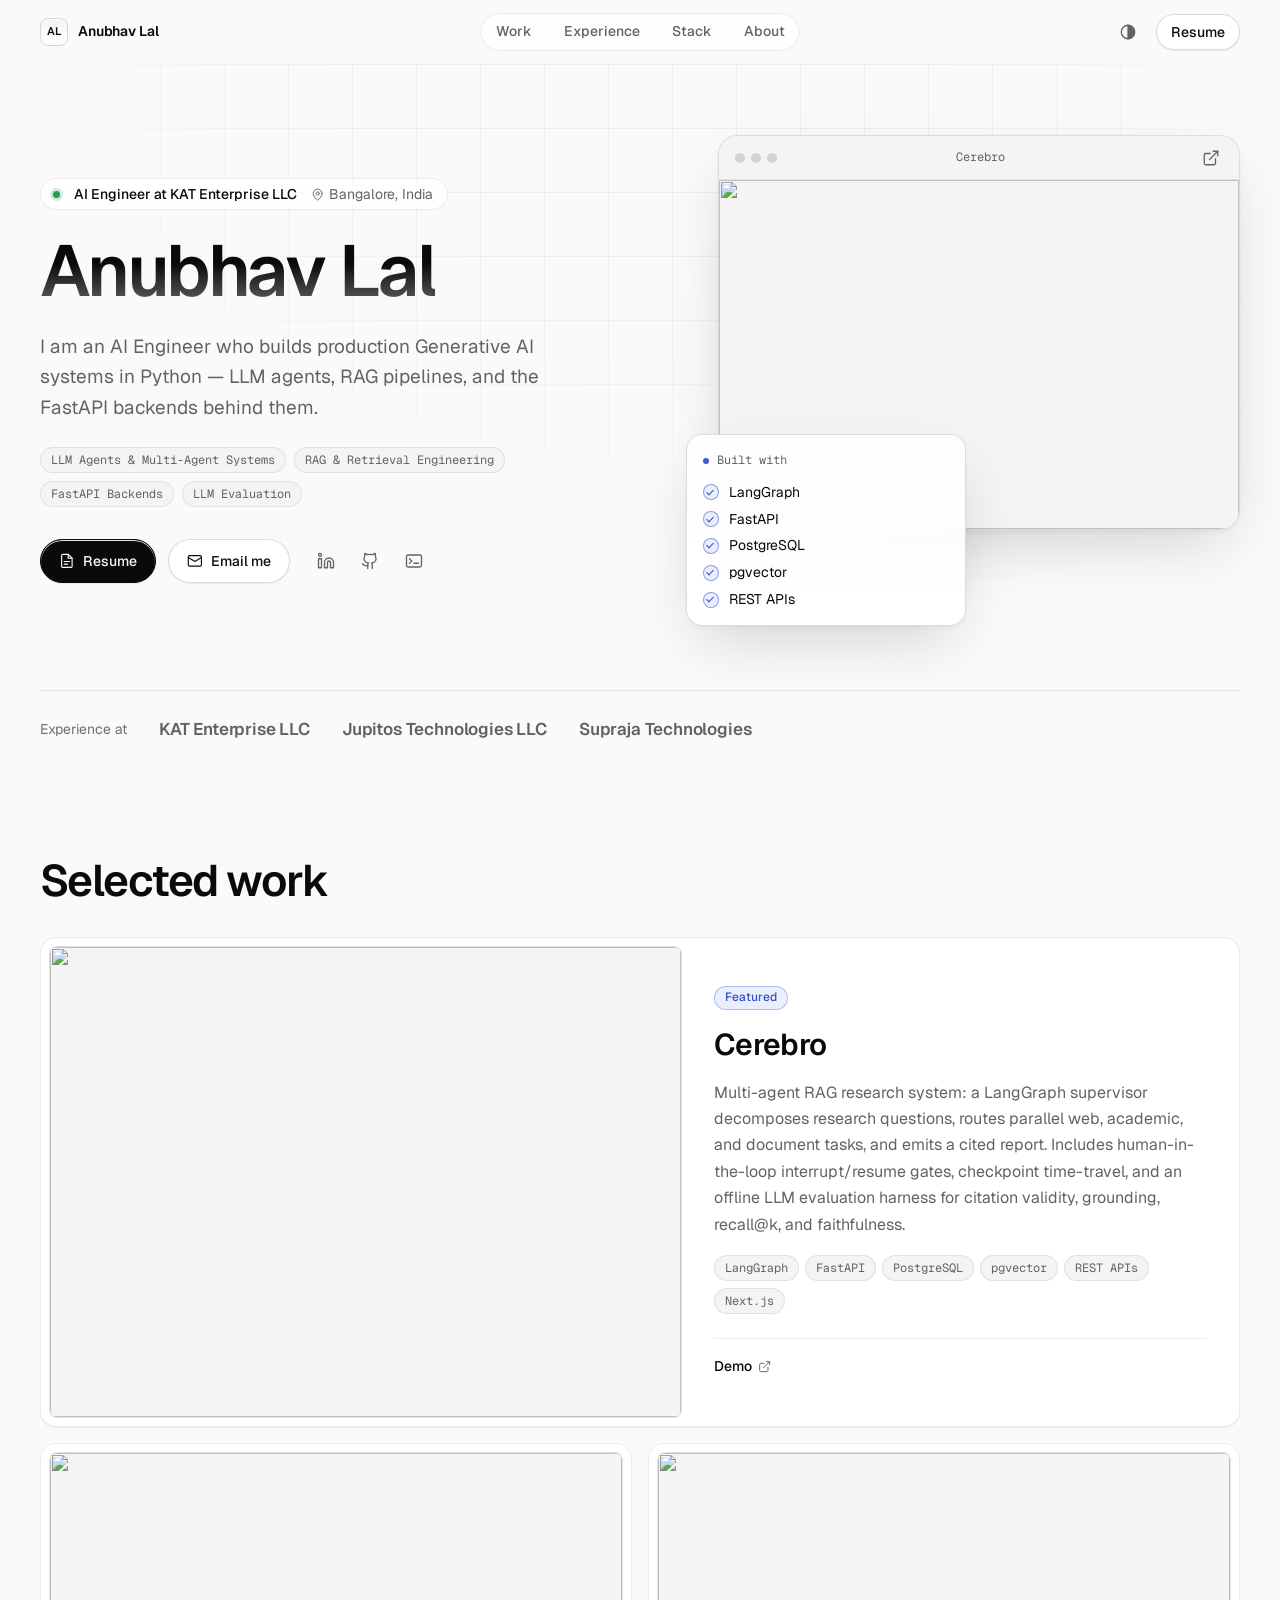
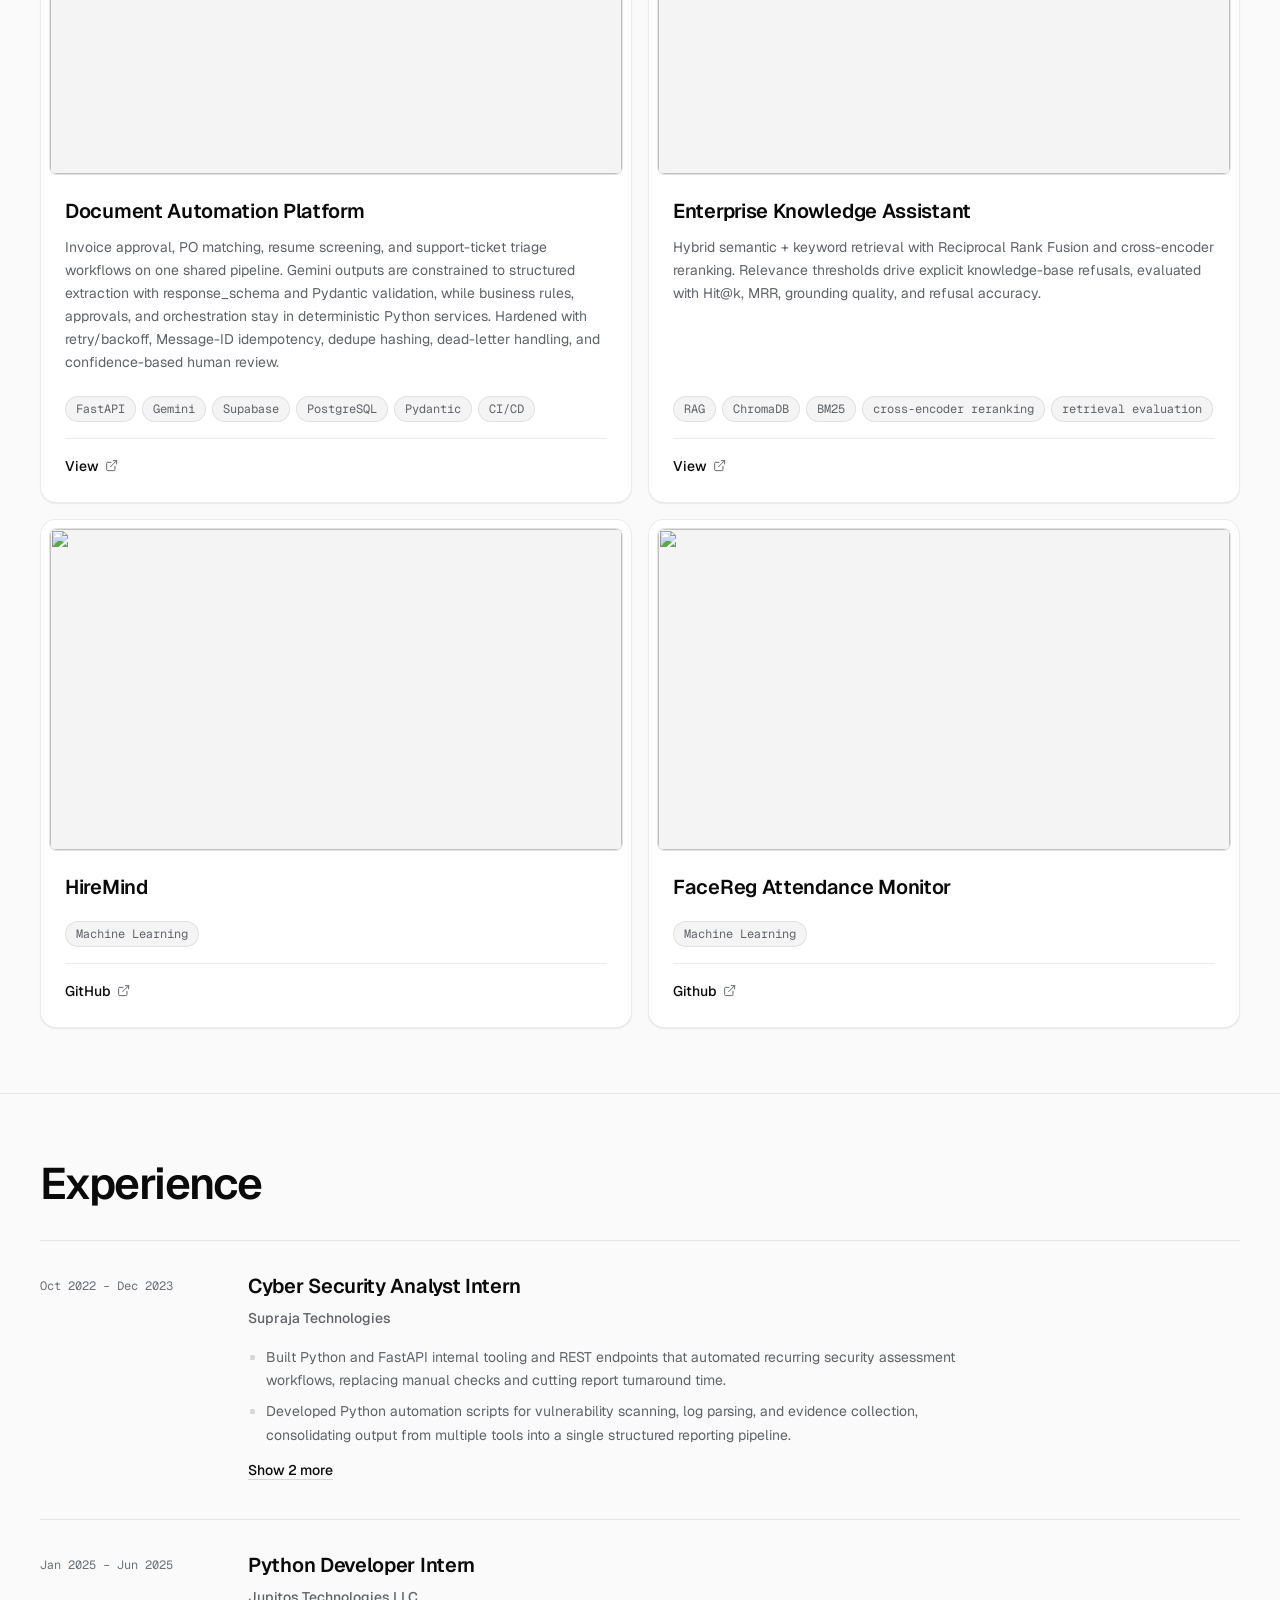
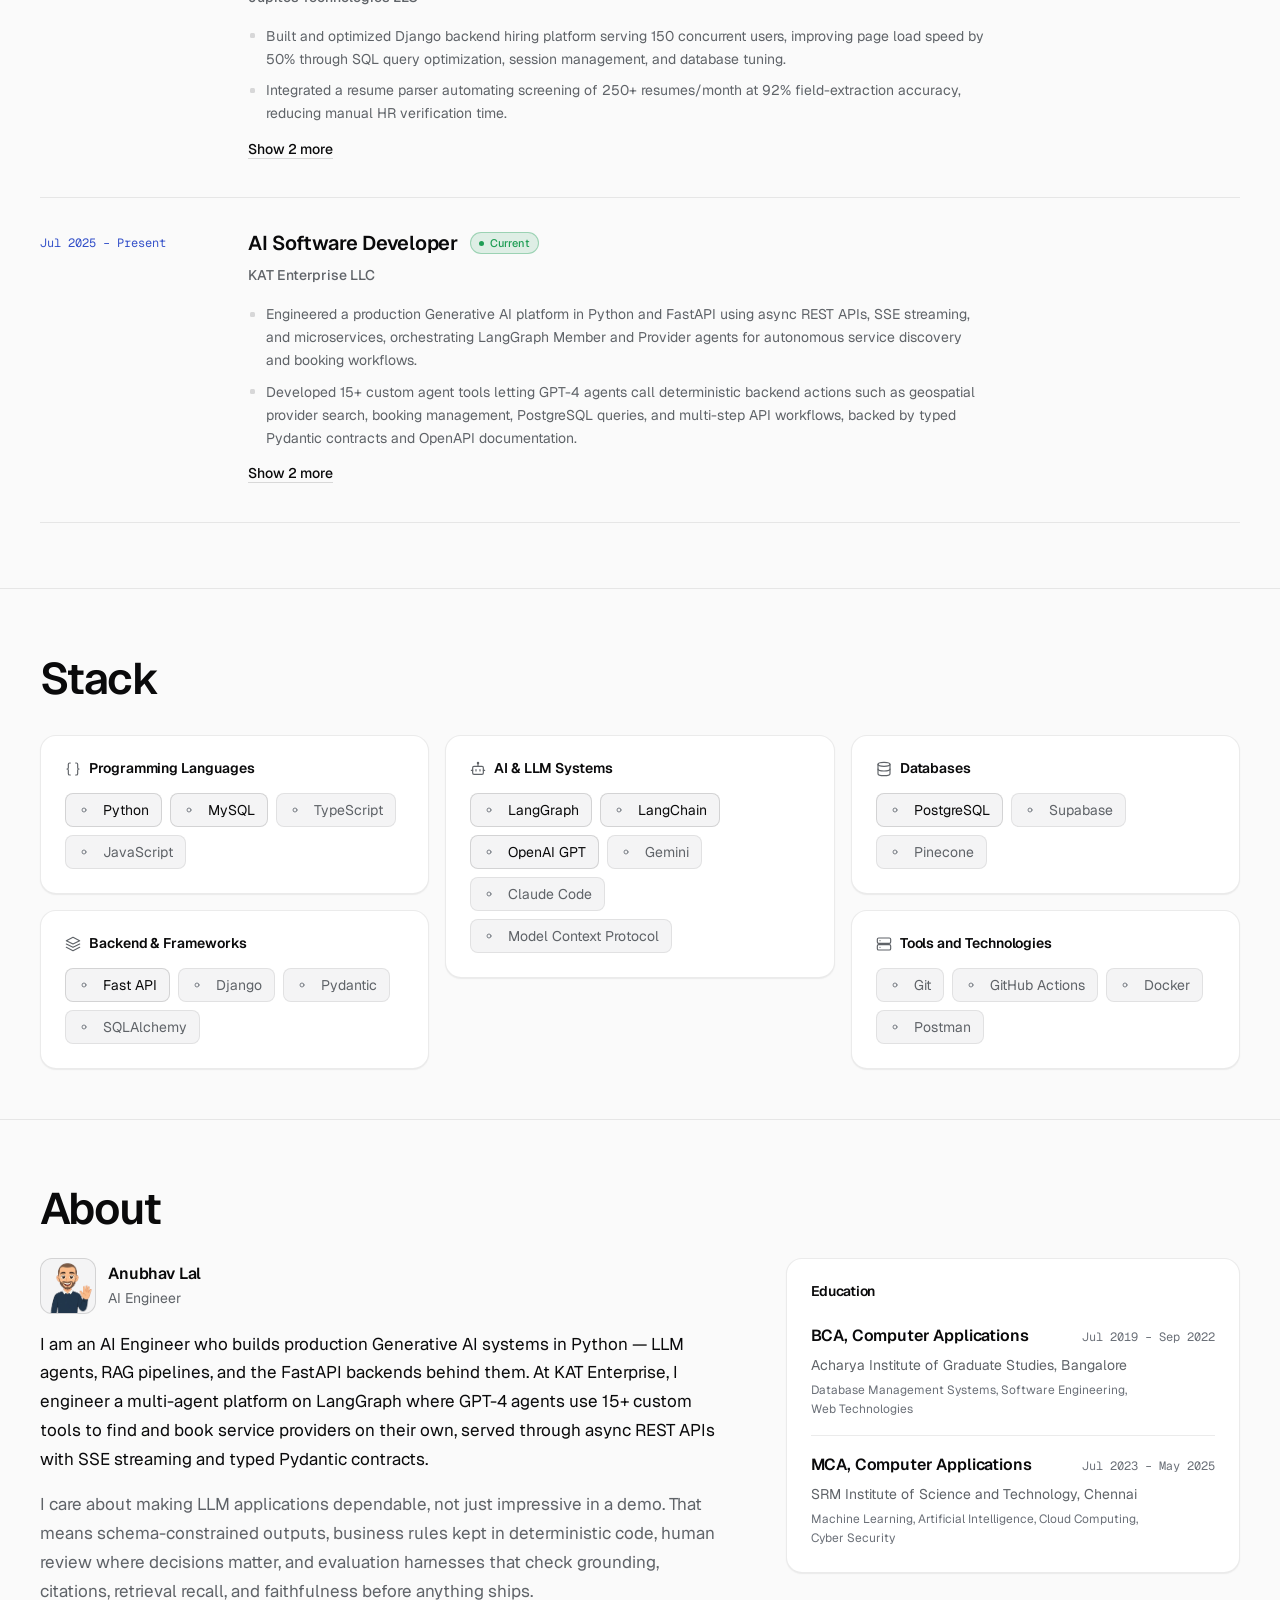
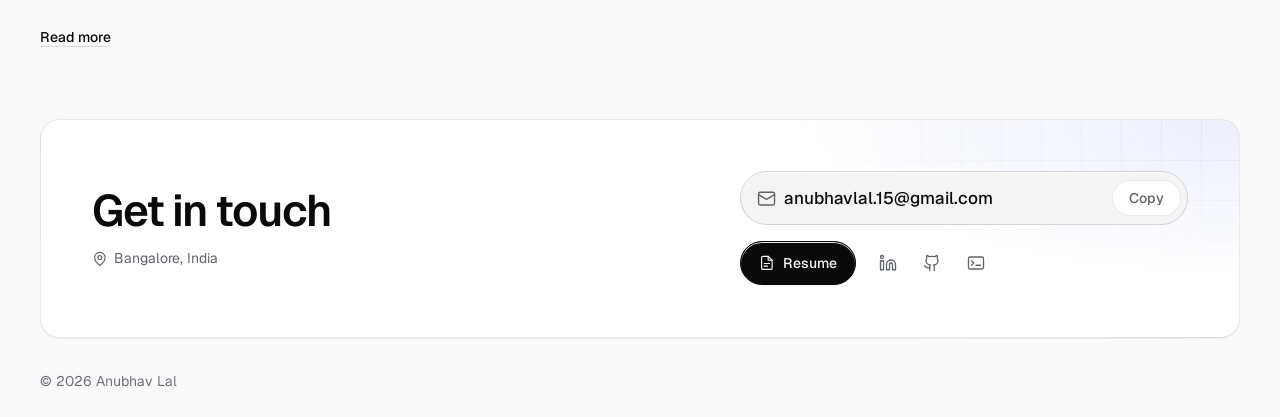
==== commit 1bb0d331: "feat: complete v2 sections, mobile polish" ====
--- a/index.html
+++ b/index.html
@@ -175,6 +175,10 @@
           <li><a href="#skills" class="nav-link">Stack</a></li>
           <li><a href="#about" class="nav-link">About</a></li>
         </ul>
+        <div class="nav-menu-foot">
+          <a href="#" class="button button-primary resumeButton">Resume</a>
+          <a href="#contact" class="button nav-contact">Get in touch</a>
+        </div>
       </div>
       <div class="nav-actions">
         <button type="button" class="icon-button" id="theme-toggle" aria-label="Theme: auto"></button>
@@ -218,7 +222,7 @@
 
     <section class="experience section" id="experience" aria-labelledby="experience-title">
       <div class="container">
-        <header class="section-head">
+        <header class="section-head" data-reveal>
           <h2 class="section-title" id="experience-title">Experience</h2>
         </header>
         <ol class="experience-list" id="experience-list" role="list"></ol>
@@ -227,8 +231,8 @@
 
     <section class="skills section" id="skills" aria-labelledby="skills-title">
       <div class="container">
-        <header class="section-head">
-          <h2 class="section-title" id="skills-title">Skills</h2>
+        <header class="section-head" data-reveal>
+          <h2 class="section-title" id="skills-title">Stack</h2>
         </header>
         <div class="skills-groups" id="skills-groups"></div>
       </div>
@@ -236,7 +240,7 @@
 
     <section class="about section" id="about" aria-labelledby="about-title">
       <div class="container about-inner">
-        <header class="section-head">
+        <header class="section-head" data-reveal>
           <h2 class="section-title" id="about-title">About</h2>
         </header>
         <div class="about-body" id="about-body"></div>
--- a/assets/css/tokens.css
+++ b/assets/css/tokens.css
@@ -7,7 +7,7 @@
   --elevated: #f4f4f5;
   --text: #0a0a0b;
   --muted: #5f6368;
-  --faint: #8b8f96;
+  --faint: #6b7078;
   --border: rgba(10, 10, 11, 0.08);
   --border-strong: rgba(10, 10, 11, 0.14);
   --accent: #3b5bdb;
@@ -51,7 +51,7 @@
   --space-8: 4rem;
   --space-9: 6rem;
   --space-10: 8rem;
-  --section-y: clamp(4rem, 3rem + 5vw, 7.5rem);
+  --section-y: clamp(3rem, 2.5rem + 2vw, 4.5rem);
 
   --radius-xs: 6px;
   --radius-sm: 8px;
@@ -70,32 +70,6 @@
   --fast: 150ms;
   --base: 240ms;
   --slow: 480ms;
-
-  --paper: var(--bg);
-  --ink: var(--text);
-  --slate: var(--muted);
-  --rule: var(--border);
-  --rule-strong: var(--border-strong);
-  --trace: var(--accent);
-  --trace-ink: var(--accent-text);
-  --trace-soft: var(--accent-soft);
-  --on-trace: var(--on-accent);
-  --surface-sunken: var(--bg-subtle);
-  --shadow: var(--shadow-md);
-  --font-display: var(--font-sans);
-  --font-body: var(--font-sans);
-  --step--1: var(--text-sm);
-  --step-0: var(--text-base);
-  --step-1: var(--text-lg);
-  --step-2: var(--text-xl);
-  --step-3: var(--text-2xl);
-  --step-4: var(--text-hero);
-  --leading-tight: 1.05;
-  --leading-snug: 1.25;
-  --leading-body: 1.65;
-  --radius-s: var(--radius-xs);
-  --radius-m: var(--radius-md);
-  --radius-l: var(--radius-lg);
 }
 
 :root[data-theme="dark"] {
@@ -107,7 +81,7 @@
   --elevated: #15171b;
   --text: #ededef;
   --muted: #8a8f98;
-  --faint: #62666d;
+  --faint: #7b8089;
   --border: rgba(255, 255, 255, 0.07);
   --border-strong: rgba(255, 255, 255, 0.12);
   --accent: #6b8cff;
--- a/assets/css/base.css
+++ b/assets/css/base.css
@@ -8,7 +8,7 @@
   -webkit-text-size-adjust: 100%;
   text-size-adjust: 100%;
   scroll-behavior: smooth;
-  scroll-padding-top: calc(var(--header-h) + var(--space-4));
+  scroll-padding-top: var(--header-h);
   background: var(--bg);
 }
 
@@ -180,7 +180,7 @@
 .section-head {
   display: grid;
   gap: var(--space-3);
-  margin-bottom: clamp(var(--space-6), 4vw, var(--space-7));
+  margin-bottom: clamp(var(--space-5), 3vw, var(--space-6));
   max-width: 44rem;
 }
 
--- a/assets/css/nav.css
+++ b/assets/css/nav.css
@@ -81,6 +81,10 @@
 }
 
 .nav-resume {
+  display: none;
+}
+
+.nav-menu-foot {
   display: none;
 }
 
@@ -127,6 +131,19 @@
     font-weight: 600;
     letter-spacing: var(--tracking-snug);
   }
+
+  .nav-link:focus-visible {
+    outline-offset: -2px;
+  }
+
+  .nav-menu-foot {
+    display: grid;
+    grid-template-columns: 1fr 1fr;
+    gap: var(--space-2);
+    margin-top: var(--space-5);
+    padding-top: var(--space-5);
+    border-top: 1px solid var(--border);
+  }
 }
 
 @media (min-width: 760px) {
--- a/assets/css/hero.css
+++ b/assets/css/hero.css
@@ -1,6 +1,6 @@
 .hero {
   position: relative;
-  padding-block: clamp(3rem, 2rem + 5vw, 6.5rem) clamp(2.5rem, 2rem + 3vw, 4.5rem);
+  padding-block: clamp(2rem, 1.25rem + 4vw, 5rem) clamp(2rem, 1.5rem + 2vw, 3rem);
   isolation: isolate;
 }
 
@@ -195,7 +195,7 @@
   position: absolute;
   left: 0;
   bottom: 0;
-  width: min(300px, 78%);
+  width: min(280px, 58%);
   padding: var(--space-4);
   border: 1px solid var(--border-strong);
   border-radius: var(--radius-lg);
@@ -309,7 +309,7 @@
   flex-wrap: wrap;
   align-items: center;
   gap: var(--space-3) var(--space-6);
-  margin-top: clamp(3rem, 2rem + 4vw, 5rem);
+  margin-top: clamp(2.5rem, 2rem + 2.5vw, 4rem);
   padding-top: var(--space-5);
   border-top: 1px solid var(--border);
 }
@@ -332,29 +332,47 @@
   letter-spacing: -0.01em;
 }
 
+@media (max-width: 1023.98px) {
+  .hero-visual {
+    display: none;
+  }
+
+  .hero-copy {
+    gap: var(--space-4);
+  }
+}
+
 @media (max-width: 479.98px) {
-  .hero-status {
-    border-radius: var(--radius-md);
-    padding-block: 0.5rem;
-  }
-
-  .hero-actions .button {
-    flex: 1 1 auto;
+  .hero-status-place,
+  .hero-stack {
+    display: none;
+  }
+
+  .hero-title {
+    max-width: none;
+  }
+
+  .hero-actions {
+    display: grid;
+    grid-template-columns: 1fr 1fr;
+    width: 100%;
+    gap: var(--space-2);
   }
 
   .hero-social {
-    width: 100%;
-    margin-left: calc(var(--space-2) * -1);
-  }
-
-  .hero-visual {
-    padding-bottom: 0;
-  }
-
-  .run-card {
-    position: relative;
-    width: auto;
-    margin: calc(var(--space-7) * -1) var(--space-3) 0;
+    grid-column: 1 / -1;
+    justify-content: flex-start;
+    margin: 0 0 0 calc(var(--space-2) * -1);
+  }
+
+  .hero-companies {
+    display: grid;
+    gap: var(--space-2);
+  }
+
+  .hero-companies-list {
+    gap: var(--space-1) var(--space-5);
+    font-size: var(--text-sm);
   }
 }
 
@@ -365,5 +383,6 @@
 
   .hero-visual {
     padding-left: var(--space-6);
-  }
-}
+    padding-bottom: var(--space-9);
+  }
+}
--- a/assets/css/work.css
+++ b/assets/css/work.css
@@ -304,7 +304,7 @@
   bottom: 100%;
   width: var(--flow-trace);
   height: var(--flow-vgap);
-  background: var(--trace);
+  background: var(--accent);
 }
 
 .flow-branch::before {
@@ -314,7 +314,7 @@
   bottom: 0;
   left: calc(var(--flow-rail) - var(--flow-indent) - var(--flow-trace) / 2);
   width: var(--flow-trace);
-  background: var(--trace);
+  background: var(--accent);
 }
 
 .flow-step + .flow-step .flow-branch:first-child::before {
@@ -337,13 +337,13 @@
   right: 100%;
   width: calc(var(--flow-indent) - var(--flow-rail));
   height: var(--flow-line);
-  background: var(--rule-strong);
+  background: var(--border-strong);
 }
 
 .flow-branch:first-child > .flow-node::before {
   top: calc(var(--flow-trunk) - 1px - var(--flow-trace) / 2);
   height: var(--flow-trace);
-  background: var(--trace);
+  background: var(--accent);
 }
 
 @container flow (min-width: 8.25rem) {
@@ -381,7 +381,7 @@
     left: 100%;
     width: calc(var(--flow-gap) / 2 + 1px);
     height: var(--flow-trace);
-    background: var(--trace);
+    background: var(--accent);
   }
 
   .flow:not(.flow-stacked) .flow-branch > .flow-node::before {
@@ -399,13 +399,13 @@
     left: 100%;
     width: calc(var(--flow-gap) / 2 + 1px);
     height: var(--flow-line);
-    background: var(--rule-strong);
+    background: var(--border-strong);
   }
 
   .flow:not(.flow-stacked) .flow-step:not(:last-child) .flow-branch:first-child > .flow-node::after {
     top: calc(var(--flow-trunk) - 1px - var(--flow-trace) / 2);
     height: var(--flow-trace);
-    background: var(--trace);
+    background: var(--accent);
   }
 
   .flow:not(.flow-stacked) .flow-branch::before,
@@ -416,7 +416,7 @@
     bottom: 0;
     width: var(--flow-line);
     height: auto;
-    background: var(--rule-strong);
+    background: var(--border-strong);
   }
 
   .flow:not(.flow-stacked) .flow-branch::before {
@@ -452,3 +452,45 @@
 :root[data-theme="dark"] .window-body img {
   filter: brightness(0.9) saturate(0.92);
 }
+
+@media (max-width: 719.98px) {
+  .work-list .tile-media {
+    aspect-ratio: 21 / 9;
+  }
+
+  .work-list {
+    gap: var(--space-3);
+  }
+
+  .tile-body,
+  .tile-featured .tile-body {
+    gap: var(--space-3);
+    padding: var(--space-4);
+  }
+
+  .tile-desc,
+  .tile-featured .tile-desc {
+    display: -webkit-box;
+    -webkit-box-orient: vertical;
+    -webkit-line-clamp: 4;
+    line-clamp: 4;
+    overflow: hidden;
+    font-size: var(--text-sm);
+  }
+
+  .work-tech > li:nth-child(n + 5) {
+    display: none;
+  }
+
+  .tile-featured .tile-title {
+    font-size: var(--text-lg);
+  }
+
+  .tile-footer {
+    gap: var(--space-3);
+  }
+
+  .tile-footer .tile-link {
+    padding-top: var(--space-3);
+  }
+}
--- a/assets/css/experience.css
+++ b/assets/css/experience.css
@@ -1,181 +1,134 @@
 .experience-list {
-  --run-spine-col: 1.75rem;
-  --run-node: 13px;
-  --run-line: 2px;
-  --run-node-top: calc(0.7rem - var(--run-node) / 2);
-  --run-spine-left: calc(var(--run-spine-col) / 2 - var(--run-line) / 2);
-
+  display: grid;
+  margin: 0;
+  padding: 0;
   list-style: none;
-  padding: 0;
-  margin: 0;
+  border-top: 1px solid var(--border);
 }
 
-.run {
+.job {
   position: relative;
   display: grid;
-  grid-template-columns: var(--run-spine-col) minmax(0, 1fr);
-  align-items: start;
-  padding-bottom: var(--space-7);
+  gap: var(--space-2) var(--space-6);
+  padding: var(--space-5) 0;
+  border-bottom: 1px solid var(--border);
 }
 
-.run:last-child {
-  padding-bottom: 0;
+.job-dates {
+  color: var(--faint);
+  font-family: var(--font-mono);
+  font-size: var(--text-xs);
+  line-height: 1.8;
+  white-space: nowrap;
 }
 
-.run::before,
-.run::after {
+.job.is-current .job-dates {
+  color: var(--accent-text);
+}
+
+.job-main {
+  display: grid;
+  gap: var(--space-2);
+  min-width: 0;
+  max-width: 46rem;
+}
+
+.job-head {
+  display: flex;
+  flex-wrap: wrap;
+  align-items: center;
+  gap: var(--space-2) var(--space-3);
+}
+
+.job-role {
+  font-size: var(--text-lg);
+  line-height: 1.3;
+  letter-spacing: -0.015em;
+}
+
+.job-badge {
+  display: inline-flex;
+  align-items: center;
+  gap: 0.375rem;
+  min-height: 22px;
+  padding: 0 0.5rem;
+  border: 1px solid color-mix(in srgb, var(--success) 35%, transparent);
+  border-radius: var(--radius-pill);
+  background: color-mix(in srgb, var(--success) 12%, transparent);
+  color: var(--success);
+  font-size: 0.6875rem;
+  font-weight: 500;
+}
+
+.job-badge::before {
+  content: "";
+  width: 5px;
+  height: 5px;
+  border-radius: 50%;
+  background: currentColor;
+}
+
+.job-company {
+  color: var(--muted);
+  font-size: var(--text-sm);
+  font-weight: 500;
+}
+
+.job-highlights {
+  display: grid;
+  gap: var(--space-2);
+  margin: var(--space-2) 0 0;
+  padding: 0;
+  list-style: none;
+  color: var(--muted);
+  font-size: var(--text-sm);
+  line-height: 1.65;
+}
+
+.job-highlights li {
+  position: relative;
+  padding-left: 1.125rem;
+}
+
+.job-highlights li::before {
   content: "";
   position: absolute;
-  left: var(--run-spine-left);
-  width: var(--run-line);
-  background: var(--rule);
+  left: 0.125rem;
+  top: 0.62em;
+  width: 5px;
+  height: 5px;
+  border-radius: 1.5px;
+  background: var(--border-strong);
 }
 
-.run::before {
-  top: 0;
-  height: calc(var(--run-node-top) + var(--run-node) / 2);
-}
-
-.run::after {
-  top: calc(var(--run-node-top) + var(--run-node) / 2);
-  bottom: 0;
-}
-
-.run:first-child::before,
-.run:last-child::after {
+.job-highlights li[hidden] {
   display: none;
 }
 
-.run.is-current::before,
-.run.leads-current::after {
-  background: var(--trace);
+.job-toggle {
+  justify-self: start;
+  display: inline-flex;
+  align-items: center;
+  min-height: 32px;
+  color: var(--text);
+  font-size: var(--text-sm);
+  font-weight: 500;
+  text-decoration: underline;
+  text-decoration-color: var(--border-strong);
+  text-underline-offset: 0.25em;
 }
 
-.run-node {
-  position: relative;
-  z-index: 1;
-  grid-column: 1;
-  grid-row: 1;
-  justify-self: center;
-  width: var(--run-node);
-  height: var(--run-node);
-  margin-top: var(--run-node-top);
-  border: 2px solid var(--rule-strong);
-  border-radius: 50%;
-  background: var(--paper);
-}
-
-.is-current .run-node {
-  border-color: var(--trace);
-  background: var(--trace);
-  box-shadow: 0 0 0 4px var(--trace-soft);
-}
-
-.run-dates {
-  grid-column: 2;
-  grid-row: 1;
-  color: var(--slate);
-  font-size: var(--step--1);
-  line-height: 1.4rem;
-  font-variant-numeric: tabular-nums;
-}
-
-.is-current .run-dates {
-  color: var(--trace-ink);
-  font-weight: 500;
-}
-
-.run-dash {
-  white-space: pre;
-}
-
-.run-body {
-  grid-column: 2;
-  grid-row: 2;
-  min-width: 0;
-  padding-top: var(--space-1);
-}
-
-.run-role {
-  font-size: var(--step-1);
-  line-height: var(--leading-snug);
-}
-
-.run-company {
-  margin-top: var(--space-1);
-  color: var(--slate);
-}
-
-.run-highlights {
-  display: grid;
-  gap: var(--space-3);
-  max-width: var(--measure);
-  margin-top: var(--space-4);
-  padding-left: 1.1rem;
-  list-style: disc;
-}
-
-.run-highlights li {
-  padding-left: var(--space-1);
-}
-
-.run-highlights li::marker {
-  color: var(--rule-strong);
-}
-
-.run-toggle {
-  display: inline-flex;
-  align-items: center;
-  min-height: 44px;
-  margin-top: var(--space-2);
-  margin-left: calc(1.1rem + var(--space-1));
-  color: var(--ink);
-  font-size: var(--step--1);
-  font-weight: 500;
-  text-decoration: underline;
-  text-decoration-color: var(--rule-strong);
-  text-decoration-thickness: 1px;
-  text-underline-offset: 0.25em;
-  transition: text-decoration-color var(--fast) var(--ease), color var(--fast) var(--ease);
-}
-
-.run-toggle:hover {
-  color: var(--trace-ink);
+.job-toggle:hover {
   text-decoration-color: currentColor;
 }
 
-.run-skeleton .run-body {
-  grid-row: 1;
-  display: grid;
-}
-
-@media (min-width: 1024px) {
-  .experience-list {
-    --run-date-col: 11rem;
-    --run-spine-col: 3rem;
-    --run-node-top: calc(0.8125rem - var(--run-node) / 2);
-    --run-spine-left: calc(var(--run-date-col) + var(--run-spine-col) / 2 - var(--run-line) / 2);
+@media (min-width: 720px) {
+  .job {
+    grid-template-columns: 11rem minmax(0, 1fr);
+    padding: var(--space-6) 0;
   }
 
-  .run {
-    grid-template-columns: var(--run-date-col) var(--run-spine-col) minmax(0, 1fr);
-  }
-
-  .run-node {
-    grid-column: 2;
-  }
-
-  .run-dates {
-    grid-column: 1;
-    grid-row: 1;
-    padding-top: 0.1125rem;
-    text-align: right;
-  }
-
-  .run-body,
-  .run-skeleton .run-body {
-    grid-column: 3;
-    grid-row: 1;
-    padding-top: 0;
+  .job-dates {
+    padding-top: 0.2rem;
   }
 }
--- a/assets/css/skills.css
+++ b/assets/css/skills.css
@@ -1,177 +1,116 @@
-:root {
-  --skill-plate: transparent;
-  --skill-plate-pad: 0px;
+.skills-groups {
+  columns: 1;
+  column-gap: var(--space-4);
+  margin-bottom: calc(var(--space-4) * -1);
 }
 
-:root[data-theme="dark"] {
-  --skill-plate: var(--ink);
-  --skill-plate-pad: 3px;
+.skills-groups > * {
+  break-inside: avoid;
+  margin-bottom: var(--space-4);
 }
 
-.skills-groups {
+.stack-group {
   display: grid;
-  grid-template-columns: minmax(0, 1fr);
-  gap: var(--space-7) var(--space-6);
+  align-content: start;
+  gap: var(--space-4);
+  padding: var(--space-5);
+  border: 1px solid var(--border);
+  border-radius: var(--radius-lg);
+  background: var(--surface);
+  box-shadow: var(--shadow-sm), var(--highlight);
 }
 
-@media (min-width: 640px) {
-  .skills-groups {
-    grid-template-columns: repeat(auto-fit, minmax(min(100%, 19rem), 1fr));
-  }
-}
-
-.skill-group {
-  min-width: 0;
-  padding-top: var(--space-4);
-  border-top: 1px solid var(--rule);
-}
-
-.skill-group-title {
+.stack-title {
   display: flex;
   align-items: center;
   gap: var(--space-2);
-  font-size: var(--step-1);
-  line-height: var(--leading-snug);
+  color: var(--text);
+  font-size: var(--text-sm);
+  font-weight: 600;
+  letter-spacing: -0.005em;
 }
 
-.skill-group-icon {
-  color: var(--slate);
+.stack-icon {
+  width: 1rem;
+  height: 1rem;
+  color: var(--muted);
 }
 
-.skill-list {
-  display: grid;
-  gap: var(--space-1);
-  margin-top: var(--space-3);
+.stack-list {
+  display: flex;
+  flex-wrap: wrap;
+  gap: var(--space-2);
+  margin: 0;
   padding: 0;
   list-style: none;
 }
 
-.skill {
-  display: grid;
-  grid-template-columns: 30px minmax(0, 1fr) auto;
+.stack-item {
+  display: inline-flex;
   align-items: center;
-  column-gap: var(--space-3);
-  min-height: 40px;
+  gap: 0.5rem;
+  min-height: 34px;
+  padding: 0 0.75rem 0 0.4375rem;
+  border: 1px solid var(--border);
+  border-radius: var(--radius-sm);
+  background: var(--bg-subtle);
+  color: var(--muted);
+  font-size: var(--text-sm);
+  line-height: 1.2;
+  white-space: nowrap;
 }
 
-.skill-logo {
-  display: grid;
-  place-items: center;
-  width: 30px;
-  height: 30px;
+.stack-item.is-strong {
+  color: var(--text);
+  border-color: var(--border-strong);
 }
 
-.skill-logo img {
-  box-sizing: content-box;
-  width: 24px;
-  height: 24px;
-  padding: var(--skill-plate-pad);
-  border-radius: 6px;
-  background: var(--skill-plate);
+.stack-logo {
+  display: inline-grid;
+  place-items: center;
+  flex: none;
+  width: 22px;
+  height: 22px;
+  border-radius: var(--radius-xs);
+  background: #ffffff;
+}
+
+.stack-logo img {
+  width: 16px;
+  height: 16px;
   object-fit: contain;
 }
 
-.skill-logo-empty {
-  color: var(--rule-strong);
+.stack-logo-empty {
+  background: var(--elevated);
+  color: var(--faint);
 }
 
-.skill-name {
-  min-width: 0;
-  overflow-wrap: break-word;
-  line-height: var(--leading-snug);
+.stack-logo-empty .icon {
+  width: 12px;
+  height: 12px;
 }
 
-.skill-level {
-  display: inline-flex;
-  align-items: center;
-  gap: var(--space-2);
-}
-
-.skill-meter {
-  display: inline-flex;
-  gap: 3px;
-}
-
-.skill-seg {
-  width: 12px;
-  height: 6px;
-  border-radius: 2px;
-  background: var(--rule);
-}
-
-.skill-seg.is-on {
-  background: var(--slate);
-}
-
-.skill-meter[data-rank="3"] .skill-seg.is-on {
-  background: var(--ink);
-}
-
-.skill-word {
-  min-width: 6.5em;
-  color: var(--slate);
-  font-size: var(--step--1);
-  line-height: 1.2;
-}
-
-@supports (grid-template-columns: subgrid) {
-  .skill-list {
-    grid-template-columns: 30px minmax(min-content, 1fr) auto auto;
-    column-gap: var(--space-2);
-  }
-
-  .skill {
-    grid-column: 1 / -1;
-    grid-template-columns: subgrid;
-    column-gap: var(--space-2);
-  }
-
-  .skill-name {
-    padding-left: var(--space-1);
-  }
-
-  .skill-level {
-    display: contents;
-  }
-
-  .skill-meter {
-    margin-left: var(--space-2);
-  }
-
-  .skill-word {
-    min-width: 0;
+@media (min-width: 720px) {
+  .skills-groups {
+    columns: 2;
   }
 }
 
-@media (max-width: 359px) {
-  .skill-list {
-    grid-template-columns: minmax(0, 1fr);
+@media (min-width: 1024px) {
+  .skills-groups {
+    columns: 3;
+  }
+}
+
+@media (max-width: 479.98px) {
+  .stack-group {
+    padding: var(--space-4);
+    gap: var(--space-3);
   }
 
-  .skill {
-    grid-column: auto;
-    grid-template-columns: 30px minmax(0, 1fr);
-    grid-template-areas: "logo name" "logo level";
-    column-gap: var(--space-3);
-    row-gap: 2px;
-    padding-block: var(--space-1);
-  }
-
-  .skill-logo {
-    grid-area: logo;
-  }
-
-  .skill-name {
-    grid-area: name;
-    padding-left: 0;
-  }
-
-  .skill-level {
-    display: inline-flex;
-    grid-area: level;
-  }
-
-  .skill-meter {
-    margin-left: 0;
+  .stack-item {
+    min-height: 30px;
+    font-size: var(--text-xs);
   }
 }
--- a/assets/css/about.css
+++ b/assets/css/about.css
@@ -1,237 +1,336 @@
 .about-inner {
-  --edu-node: 9px;
-  --edu-line: 1px;
-  --edu-spine-col: 1.25rem;
-  --edu-node-top: calc(var(--step-0) * var(--leading-snug) / 2 - var(--edu-node) / 2);
-
-  display: grid;
-  grid-template-columns: minmax(0, 1fr);
-  gap: 0 var(--space-8);
+  display: grid;
+  gap: var(--space-5);
+}
+
+.about-inner > .section-head {
+  margin-bottom: 0;
 }
 
 .about-body {
+  display: grid;
+  align-content: start;
+  gap: var(--space-4);
+  min-width: 0;
+}
+
+.about-skeleton {
+  display: grid;
+  gap: var(--space-3);
+}
+
+.about-card {
+  display: flex;
+  align-items: center;
+  gap: var(--space-3);
+}
+
+.about-avatar {
+  width: 56px;
+  height: 56px;
+  border: 1px solid var(--border-strong);
+  border-radius: var(--radius-md);
+  background: var(--elevated);
+  object-fit: cover;
+}
+
+.about-name {
+  font-weight: 600;
+  letter-spacing: -0.01em;
+}
+
+.about-role {
+  color: var(--muted);
+  font-size: var(--text-sm);
+}
+
+.about-text {
+  display: grid;
+  gap: var(--space-4);
   max-width: var(--measure);
-}
-
-.about-avatar,
-.about-avatar-skeleton {
-  width: 96px;
-  height: 96px;
-  border-radius: var(--radius-l);
-}
-
-.about-avatar {
-  object-fit: cover;
+  color: var(--muted);
+  font-size: var(--text-md);
+  line-height: 1.7;
+}
+
+.about-text p:first-child {
+  color: var(--text);
+}
+
+.about-text:not(.is-open) p:nth-child(n + 2) {
+  display: none;
+}
+
+.about-more {
+  justify-self: start;
+  min-height: 32px;
+  color: var(--text);
+  font-size: var(--text-sm);
+  font-weight: 500;
+  text-decoration: underline;
+  text-decoration-color: var(--border-strong);
+  text-underline-offset: 0.25em;
+}
+
+.about-more:hover {
+  text-decoration-color: currentColor;
+}
+
+.about-education {
+  align-self: start;
+  padding: var(--space-5);
+  border: 1px solid var(--border);
+  border-radius: var(--radius-lg);
   background: var(--surface);
-}
-
-.about-text {
-  display: grid;
-  gap: var(--space-4);
-  margin-top: var(--space-5);
-}
-
-.about-education {
-  margin-top: var(--space-7);
+  box-shadow: var(--shadow-sm), var(--highlight);
 }
 
 .edu-title {
-  font-size: var(--step-1);
-  line-height: var(--leading-snug);
+  margin-bottom: var(--space-2);
+  color: var(--text);
+  font-size: var(--text-sm);
+  font-weight: 600;
 }
 
 .edu-list {
-  margin-top: var(--space-4);
+  display: grid;
+  margin: 0;
   padding: 0;
   list-style: none;
 }
 
 .edu {
-  position: relative;
-  padding-left: var(--edu-spine-col);
-  padding-bottom: var(--space-5);
+  display: grid;
+  gap: 0.25rem;
+  padding: var(--space-4) 0;
+}
+
+.edu + .edu {
+  border-top: 1px solid var(--border);
 }
 
 .edu:last-child {
   padding-bottom: 0;
 }
 
-.edu::before {
+.edu-head {
+  display: flex;
+  flex-wrap: wrap;
+  align-items: baseline;
+  justify-content: space-between;
+  gap: 0.25rem var(--space-3);
+}
+
+.edu-degree {
+  font-weight: 600;
+  letter-spacing: -0.01em;
+}
+
+.edu-dates {
+  color: var(--faint);
+  font-family: var(--font-mono);
+  font-size: var(--text-xs);
+  white-space: nowrap;
+}
+
+.edu-school {
+  color: var(--muted);
+  font-size: var(--text-sm);
+}
+
+.edu-detail {
+  color: var(--faint);
+  font-size: var(--text-xs);
+  line-height: 1.6;
+}
+
+@media (min-width: 720px) {
+  .about-text:not(.is-open) p:nth-child(2) {
+    display: block;
+  }
+
+  .about-more[data-count="2"] {
+    display: none;
+  }
+}
+
+@media (min-width: 1024px) {
+  .about-inner {
+    grid-template-columns: minmax(0, 1.5fr) minmax(0, 1fr);
+    column-gap: var(--space-8);
+    row-gap: var(--space-5);
+  }
+
+  .about-inner > .section-head {
+    grid-column: 1 / -1;
+  }
+}
+
+.site-footer {
+  padding-block: 0 var(--space-5);
+}
+
+.footer-inner {
+  display: grid;
+  gap: var(--space-5);
+}
+
+.contact-panel {
+  position: relative;
+  display: grid;
+  gap: var(--space-6);
+  overflow: hidden;
+  padding: clamp(var(--space-5), 4vw, var(--space-8));
+  border: 1px solid var(--border);
+  border-radius: var(--radius-xl);
+  background:
+    radial-gradient(60% 120% at 100% 0%, var(--accent-soft), transparent 60%),
+    var(--surface);
+  box-shadow: var(--shadow-sm), var(--highlight);
+  isolation: isolate;
+}
+
+.contact-panel::after {
   content: "";
   position: absolute;
-  left: calc(var(--edu-node) / 2 - var(--edu-line) / 2);
-  top: 0;
-  bottom: 0;
-  width: var(--edu-line);
-  background: var(--rule);
-}
-
-.edu:first-child::before {
-  top: calc(var(--edu-node-top) + var(--edu-node) / 2);
-}
-
-.edu:last-child::before {
-  bottom: auto;
-  height: calc(var(--edu-node-top) + var(--edu-node) / 2);
-}
-
-.edu:only-child::before {
-  display: none;
-}
-
-.edu-node {
-  position: absolute;
-  left: 0;
-  top: var(--edu-node-top);
-  z-index: 1;
-  width: var(--edu-node);
-  height: var(--edu-node);
-  border: 1.5px solid var(--rule-strong);
-  border-radius: 50%;
-  background: var(--paper);
-}
-
-.edu-degree {
-  font-family: var(--font-display);
-  font-weight: 600;
-  line-height: var(--leading-snug);
-}
-
-.edu-school {
-  margin-top: var(--space-1);
-  line-height: var(--leading-snug);
-}
-
-.edu-dates {
-  margin-top: var(--space-1);
-  color: var(--slate);
-  font-size: var(--step--1);
-  font-variant-numeric: tabular-nums;
-}
-
-.edu-detail {
-  margin-top: var(--space-2);
-  color: var(--slate);
-  font-size: var(--step--1);
-  line-height: 1.5;
-}
-
-@media (min-width: 1024px) {
-  .about-inner {
-    grid-template-columns: minmax(0, 1fr) minmax(16rem, 22rem);
-  }
-
-  .about-inner > .section-head {
-    grid-column: 1 / -1;
-  }
-
-  .about-avatar,
-  .about-avatar-skeleton {
-    width: 128px;
-    height: 128px;
-  }
-
-  .about-education {
-    grid-column: 2;
-    grid-row: 2;
-    margin-top: 0;
-    padding-top: calc(128px + var(--space-5));
-  }
-}
-
-.site-footer {
-  border-top: 1px solid var(--rule);
-  background: var(--surface-sunken);
-}
-
-.footer-inner {
-  display: grid;
-  gap: var(--space-6);
-  padding-block: var(--space-8) var(--space-6);
-}
-
-.footer-title {
-  font-size: var(--step-3);
-  line-height: var(--leading-tight);
-  letter-spacing: -0.02em;
-}
-
-.footer-reach {
-  display: grid;
+  inset: 0;
+  z-index: -1;
+  background-image:
+    linear-gradient(to right, var(--grid-line) 1px, transparent 1px),
+    linear-gradient(to bottom, var(--grid-line) 1px, transparent 1px);
+  background-size: 40px 40px;
+  -webkit-mask-image: radial-gradient(ellipse 60% 90% at 100% 0%, #000, transparent 70%);
+  mask-image: radial-gradient(ellipse 60% 90% at 100% 0%, #000, transparent 70%);
+}
+
+.contact-copy {
+  display: grid;
+  gap: var(--space-3);
+}
+
+.contact-title {
+  font-size: var(--text-2xl);
+  line-height: 1.1;
+  letter-spacing: var(--tracking-tight);
+}
+
+.contact-place {
+  display: inline-flex;
+  align-items: center;
+  gap: 0.375rem;
+  color: var(--muted);
+  font-size: var(--text-sm);
+}
+
+.contact-actions {
+  display: grid;
+  gap: var(--space-4);
+  min-width: 0;
+}
+
+.contact-email {
+  display: flex;
+  align-items: center;
+  gap: var(--space-2);
+  min-width: 0;
+  max-width: 100%;
+  padding: 0.375rem 0.375rem 0.375rem var(--space-4);
+  border: 1px solid var(--border-strong);
+  border-radius: var(--radius-pill);
+  background: var(--bg-subtle);
+  box-shadow: var(--highlight);
+}
+
+.contact-email-link {
+  display: inline-flex;
+  align-items: center;
+  gap: var(--space-2);
+  min-width: 0;
+  flex: 1;
+  min-height: 40px;
+  font-size: var(--text-md);
+  font-weight: 500;
+}
+
+.contact-email-link span {
+  overflow: hidden;
+  text-overflow: ellipsis;
+  white-space: nowrap;
+}
+
+.contact-email-link .icon {
+  color: var(--muted);
+}
+
+.contact-copy-btn {
+  flex: none;
+  min-height: 36px;
+  padding: 0 var(--space-4);
+  border: 1px solid var(--border);
+  border-radius: var(--radius-pill);
+  background: var(--surface);
+  color: var(--muted);
+  font-size: var(--text-sm);
+  font-weight: 500;
+  transition: color var(--fast) var(--ease-standard), background-color var(--fast) var(--ease-standard);
+}
+
+.contact-copy-btn:hover {
+  color: var(--text);
+  background: var(--elevated);
+}
+
+.contact-copy-btn.is-done {
+  color: var(--success);
+}
+
+.contact-row {
+  display: flex;
+  flex-wrap: wrap;
+  align-items: center;
+  gap: var(--space-3);
+}
+
+.contact-social {
+  display: flex;
   gap: var(--space-1);
-  margin-top: var(--space-4);
+  margin: 0;
   padding: 0;
   list-style: none;
 }
 
-.footer-link,
-.footer-place {
-  display: inline-flex;
-  align-items: center;
-  gap: var(--space-3);
-  min-height: 44px;
-  min-width: 0;
-}
-
-.footer-link {
-  font-weight: 500;
-  text-decoration: underline;
-  text-decoration-color: var(--rule-strong);
-  overflow-wrap: anywhere;
-}
-
-.footer-link .icon,
-.footer-place .icon {
-  color: var(--slate);
-}
-
-.footer-place {
-  color: var(--slate);
-}
-
-.footer-actions {
+.footer-bar {
   display: flex;
   flex-wrap: wrap;
   align-items: center;
-  gap: var(--space-4);
-}
-
-.footer-social {
-  display: flex;
-  flex-wrap: wrap;
-  gap: var(--space-1);
-  margin-left: calc(var(--space-3) * -1);
-  padding: 0;
-  list-style: none;
-}
-
-.footer-social .icon-button:hover {
-  background: var(--paper);
-}
-
-.footer-copy {
-  padding-top: var(--space-5);
-  border-top: 1px solid var(--rule);
-  color: var(--slate);
-  font-size: var(--step--1);
-}
-
-@media (min-width: 768px) {
-  .footer-inner {
-    grid-template-columns: minmax(0, 1fr) auto;
-    align-items: end;
-    column-gap: var(--space-7);
-  }
-
-  .footer-actions {
-    justify-content: flex-end;
-  }
-
-  .footer-social {
-    margin-left: 0;
-  }
-
-  .footer-copy {
-    grid-column: 1 / -1;
-  }
-}
+  justify-content: space-between;
+  gap: var(--space-3);
+  padding-top: var(--space-2);
+  color: var(--faint);
+  font-size: var(--text-sm);
+}
+
+@media (min-width: 1024px) {
+  .contact-panel {
+    grid-template-columns: minmax(0, 1fr) minmax(0, 28rem);
+    align-items: center;
+  }
+}
+
+@media (max-width: 479.98px) {
+  .about-text {
+    font-size: var(--text-base);
+  }
+
+  .about-education {
+    padding: var(--space-4);
+  }
+
+  .contact-panel {
+    gap: var(--space-5);
+  }
+
+  .contact-email-link {
+    font-size: var(--text-sm);
+  }
+}
--- a/assets/css/resume.css
+++ b/assets/css/resume.css
@@ -14,16 +14,16 @@
   max-height: 90dvh;
   margin: auto;
   padding: 0;
-  border: 1px solid var(--rule);
-  border-radius: var(--radius-l);
+  border: 1px solid var(--border);
+  border-radius: var(--radius-lg);
   background: var(--surface);
-  color: var(--ink);
-  box-shadow: var(--shadow);
+  color: var(--text);
+  box-shadow: var(--shadow-md);
   overflow-y: auto;
   overflow-x: hidden;
   overscroll-behavior: contain;
   scrollbar-width: thin;
-  scrollbar-color: var(--rule-strong) transparent;
+  scrollbar-color: var(--border-strong) transparent;
 }
 
 .resume-dialog[open] {
@@ -75,7 +75,7 @@
   gap: var(--space-6);
   padding: var(--resume-pad);
   padding-top: calc(var(--resume-pad) + var(--space-1));
-  font-size: var(--step-0);
+  font-size: var(--text-base);
   line-height: 1.55;
 }
 
@@ -91,18 +91,18 @@
 }
 
 .resume-name {
-  font-size: var(--step-2);
-  line-height: var(--leading-tight);
+  font-size: var(--text-xl);
+  line-height: 1.1;
   letter-spacing: -0.015em;
 }
 
 .resume-title {
-  color: var(--slate);
+  color: var(--muted);
 }
 
 .resume-contact {
   display: flex;
-  font-size: var(--step--1);
+  font-size: var(--text-sm);
   flex-wrap: wrap;
   gap: 0 var(--space-4);
   margin-top: var(--space-1);
@@ -113,14 +113,14 @@
   align-items: center;
   gap: var(--space-2);
   min-height: 44px;
-  color: var(--ink);
+  color: var(--text);
   overflow-wrap: anywhere;
 }
 
 .resume-contact-item .icon {
   width: 1.1em;
   height: 1.1em;
-  color: var(--slate);
+  color: var(--muted);
 }
 
 a.resume-contact-item {
@@ -129,7 +129,7 @@
 
 a.resume-contact-item span {
   text-decoration: underline;
-  text-decoration-color: var(--rule-strong);
+  text-decoration-color: var(--border-strong);
   text-decoration-thickness: 1px;
   text-underline-offset: 0.2em;
 }
@@ -146,7 +146,7 @@
 }
 
 .resume-actions .button {
-  font-size: var(--step--1);
+  font-size: var(--text-sm);
 }
 
 .resume-actions .icon {
@@ -165,9 +165,9 @@
 
 .resume-section-title {
   padding-bottom: var(--space-2);
-  border-bottom: 1px solid var(--rule);
-  font-size: var(--step-1);
-  line-height: var(--leading-snug);
+  border-bottom: 1px solid var(--border);
+  font-size: var(--text-lg);
+  line-height: 1.3;
 }
 
 .resume-entries {
@@ -187,21 +187,21 @@
 }
 
 .resume-entry-title {
-  font-family: var(--font-body);
-  font-size: var(--step-0);
+  font-family: var(--font-sans);
+  font-size: var(--text-base);
   font-weight: 600;
   letter-spacing: 0;
-  line-height: var(--leading-snug);
+  line-height: 1.3;
 }
 
 .resume-entry-org {
-  color: var(--slate);
-  font-size: var(--step--1);
+  color: var(--muted);
+  font-size: var(--text-sm);
 }
 
 .resume-entry-date {
-  color: var(--slate);
-  font-size: var(--step--1);
+  color: var(--muted);
+  font-size: var(--text-sm);
   font-variant-numeric: tabular-nums;
   overflow-wrap: anywhere;
 }
@@ -212,7 +212,7 @@
 }
 
 .resume-entry-link {
-  font-size: var(--step--1);
+  font-size: var(--text-sm);
   overflow-wrap: anywhere;
 }
 
@@ -224,7 +224,7 @@
 }
 
 .resume-bullets li::marker {
-  color: var(--slate);
+  color: var(--muted);
 }
 
 .resume-entry-text {
@@ -248,7 +248,7 @@
 
 .resume-skill-row dt {
   font-weight: 600;
-  font-size: var(--step--1);
+  font-size: var(--text-sm);
 }
 
 .resume-skeleton {
@@ -299,7 +299,7 @@
   .resume-bar {
     height: auto;
     padding: env(safe-area-inset-top) var(--space-2) 0;
-    border-bottom: 1px solid var(--rule);
+    border-bottom: 1px solid var(--border);
     background: var(--surface);
   }
 
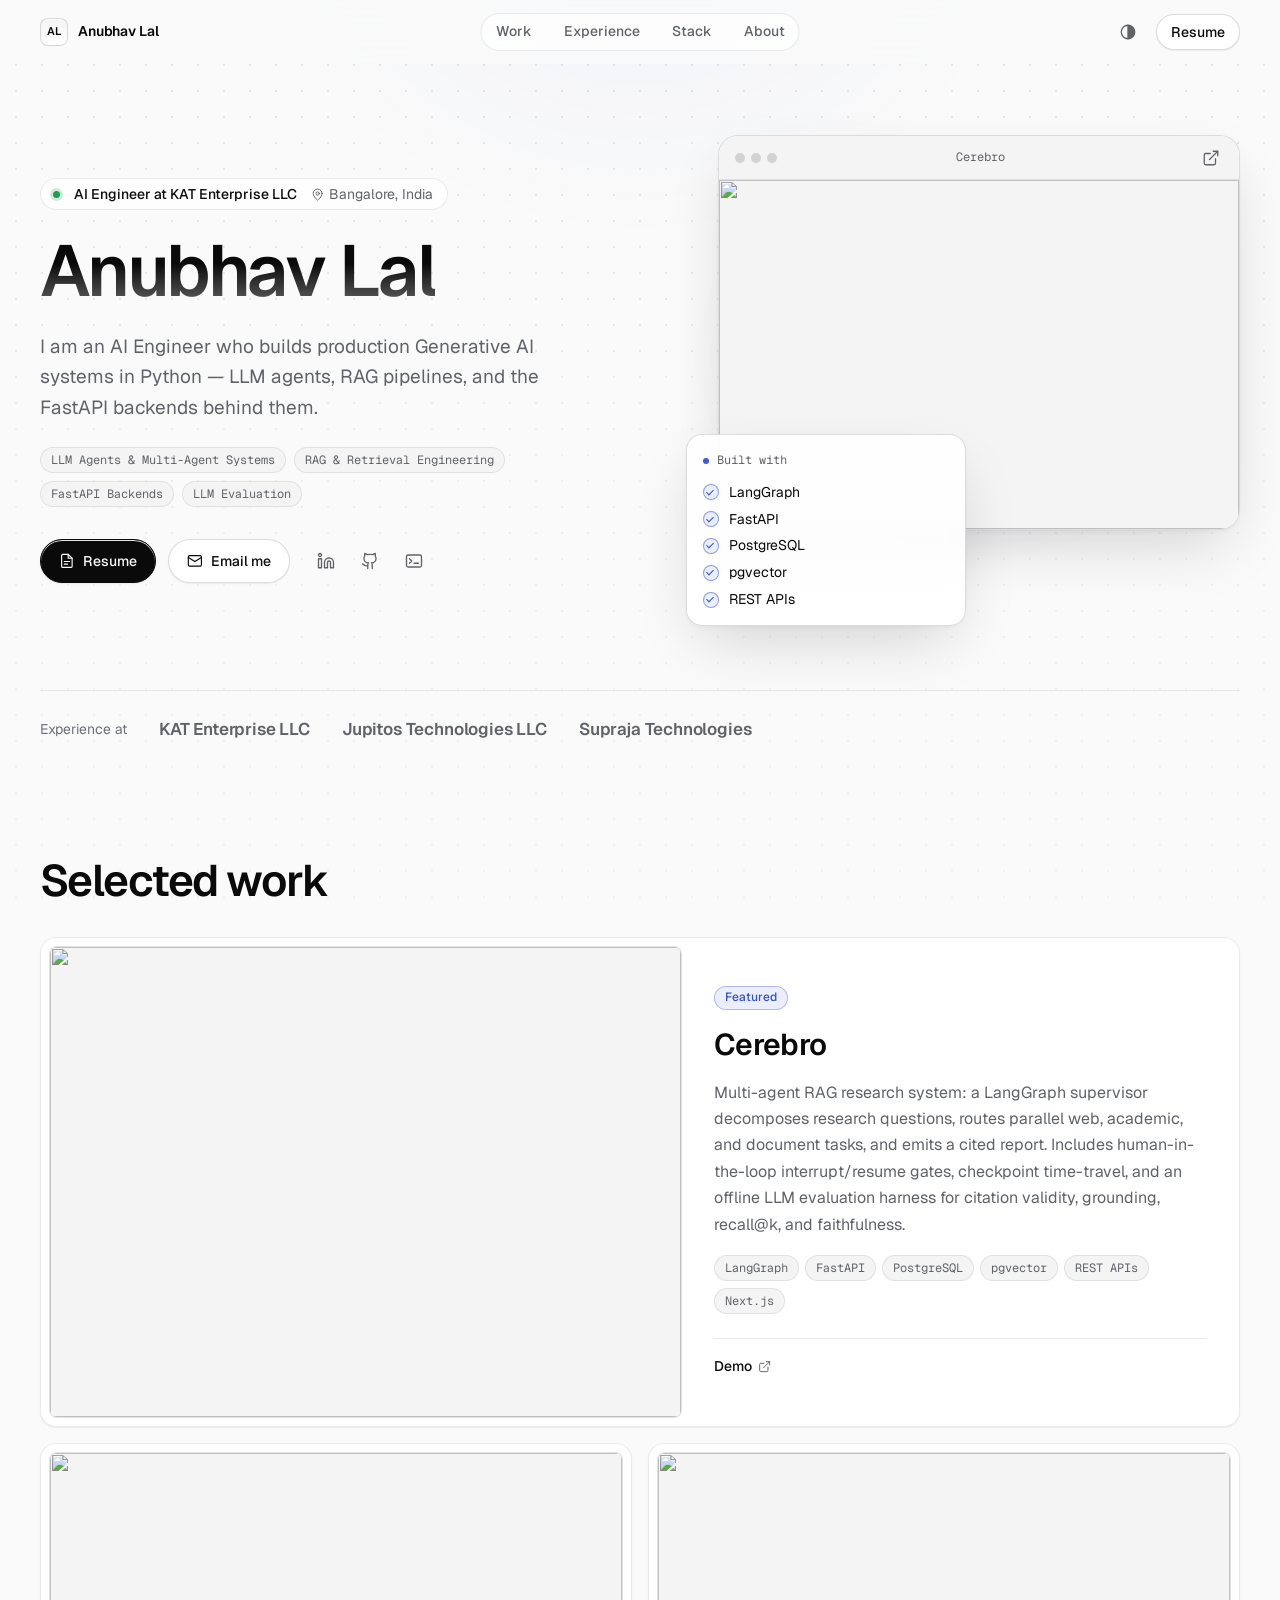
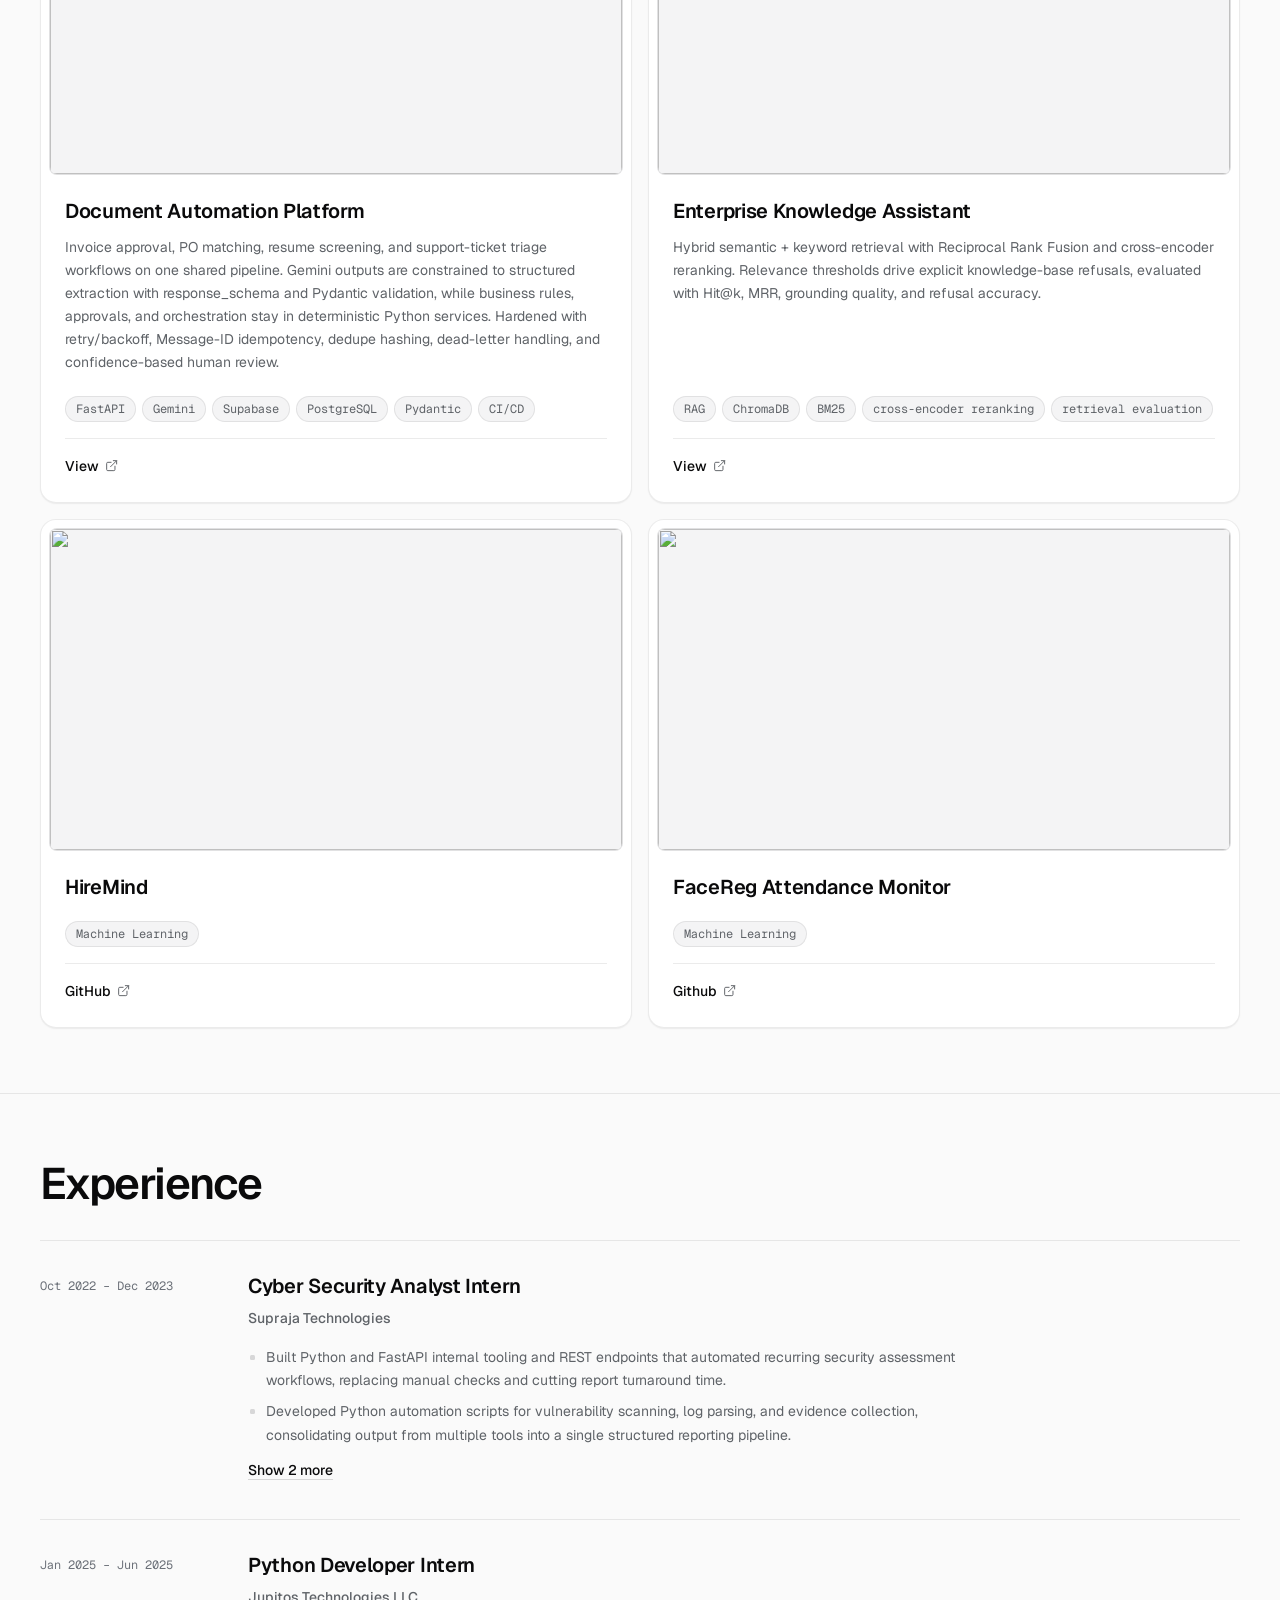
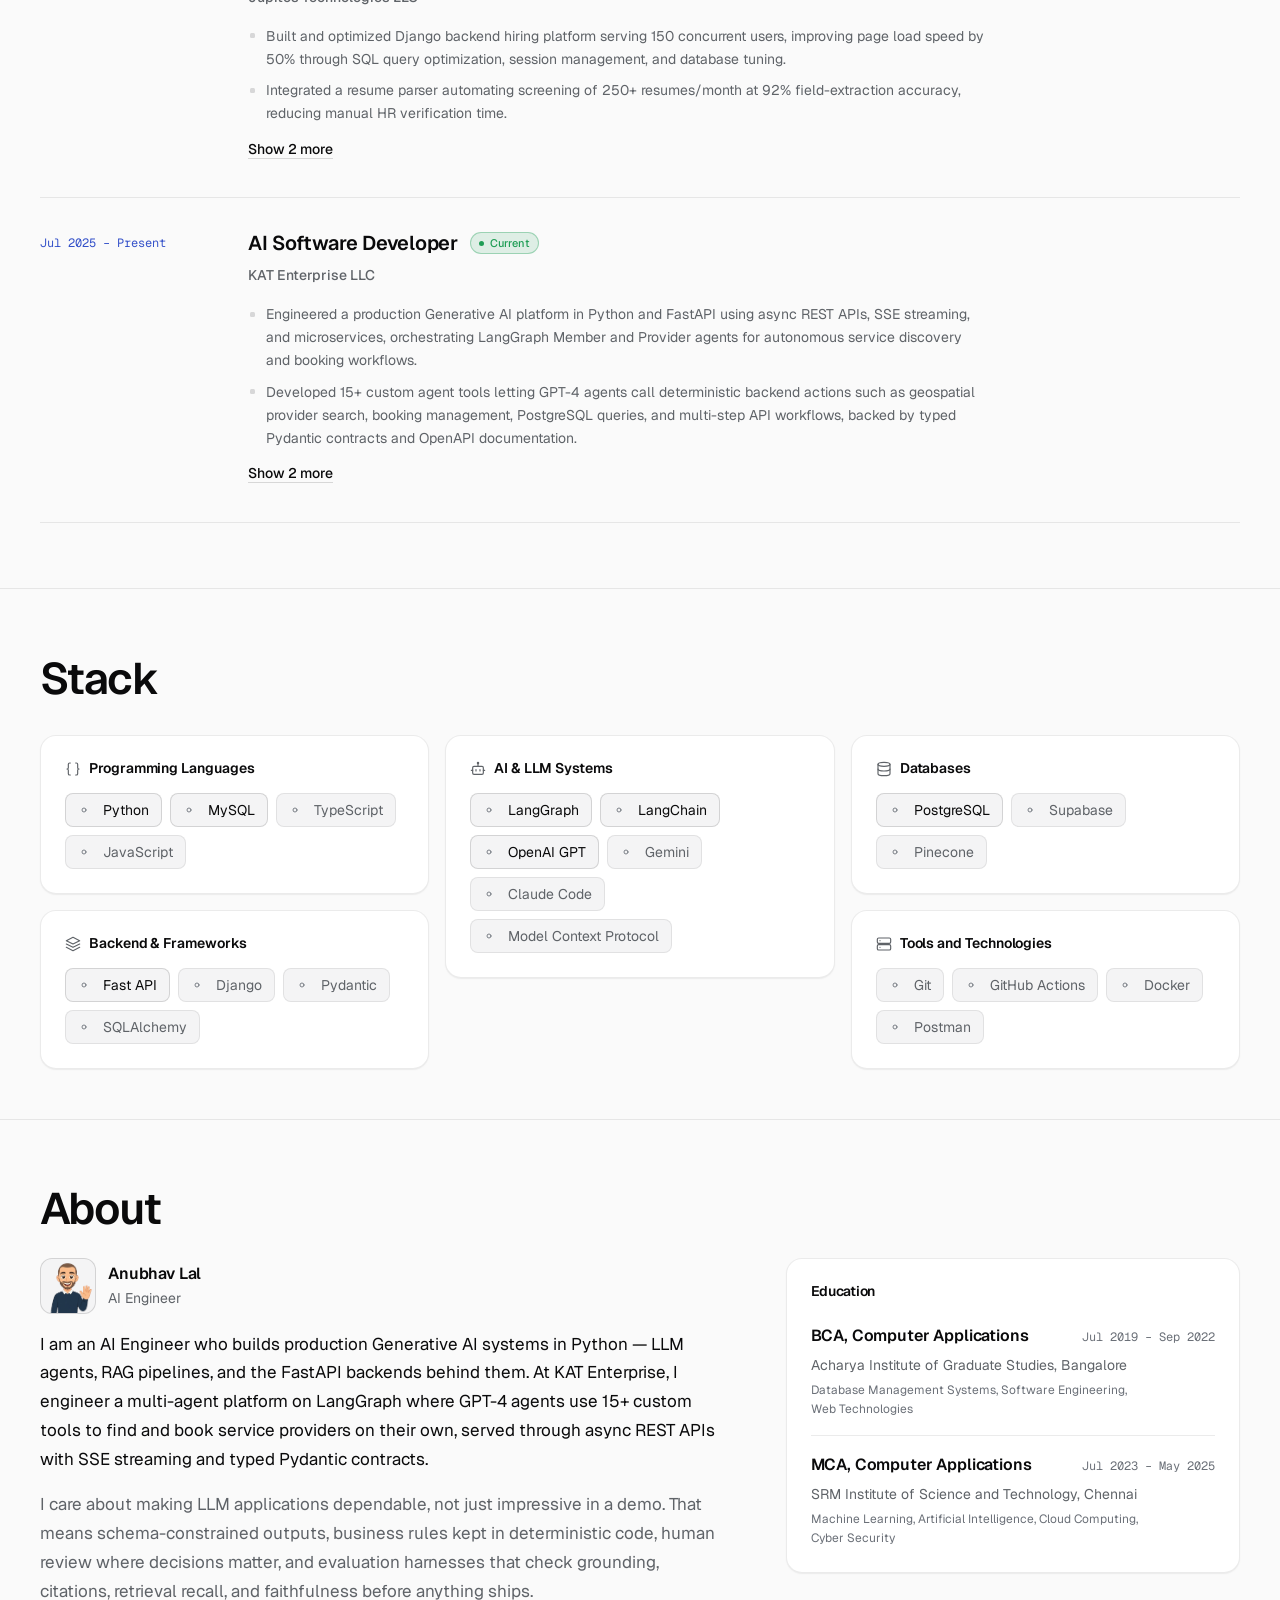
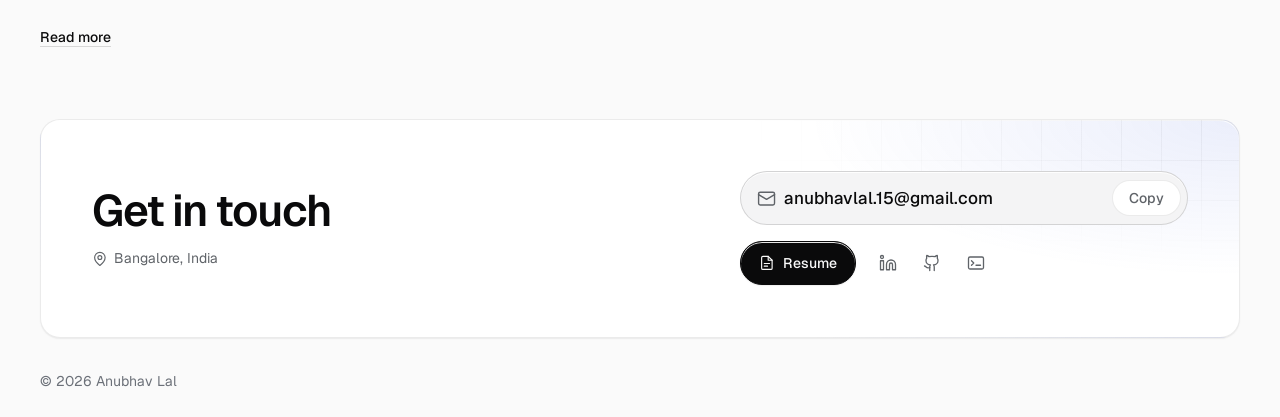
==== commit 1a95f10e: "feat: interactive dot field background" ====
--- a/index.html
+++ b/index.html
@@ -163,6 +163,7 @@
 
 <body>
   <a class="skip-link" href="#main">Skip to content</a>
+  <canvas id="bg-field" class="bg-field" aria-hidden="true"></canvas>
   <div class="spotlight" aria-hidden="true"></div>
 
   <header class="site-header" id="header">
@@ -190,7 +191,6 @@
 
   <main id="main">
     <section class="hero" id="home" aria-labelledby="hero-title">
-      <div class="page-backdrop" aria-hidden="true"></div>
       <div class="container hero-grid">
         <div class="hero-copy">
           <p class="hero-status" id="hero-status"></p>
@@ -268,6 +268,7 @@
   <script src="assets/js/nav.js" defer></script>
   <script src="assets/js/hero.js" defer></script>
   <script src="assets/js/motion.js" defer></script>
+  <script src="assets/js/background.js" defer></script>
   <script src="assets/js/work.js" defer></script>
   <script src="assets/js/experience.js" defer></script>
   <script src="assets/js/skills.js" defer></script>
--- a/assets/css/tokens.css
+++ b/assets/css/tokens.css
@@ -23,6 +23,7 @@
   --shadow-lg: 0 2px 4px rgba(10, 10, 11, 0.04), 0 24px 64px -16px rgba(10, 10, 11, 0.18);
   --scrim: rgba(10, 10, 11, 0.4);
   --grid-line: rgba(10, 10, 11, 0.05);
+  --dot: rgba(10, 10, 11, 0.16);
   --spotlight: rgba(59, 91, 219, 0.06);
   --header-bg: rgba(250, 250, 250, 0.75);
 
@@ -97,6 +98,7 @@
   --shadow-lg: 0 2px 4px rgba(0, 0, 0, 0.4), 0 32px 80px -16px rgba(0, 0, 0, 0.8);
   --scrim: rgba(0, 0, 0, 0.7);
   --grid-line: rgba(255, 255, 255, 0.04);
+  --dot: rgba(255, 255, 255, 0.12);
   --spotlight: rgba(107, 140, 255, 0.07);
   --header-bg: rgba(8, 9, 11, 0.7);
 }
--- a/assets/css/base.css
+++ b/assets/css/base.css
@@ -16,7 +16,7 @@
   position: relative;
   margin: 0;
   min-height: 100vh;
-  background: var(--bg);
+  background: transparent;
   color: var(--text);
   font-family: var(--font-sans);
   font-size: var(--text-base);
@@ -304,19 +304,15 @@
   to { background-position: -200% 0; }
 }
 
-.page-backdrop {
-  position: absolute;
-  inset: 0 0 auto;
-  z-index: -1;
-  height: min(1100px, 130vh);
+.bg-field {
+  position: fixed;
+  inset: 0;
+  z-index: -2;
+  width: 100%;
+  height: 100%;
   pointer-events: none;
-  background-image:
-    linear-gradient(to right, var(--grid-line) 1px, transparent 1px),
-    linear-gradient(to bottom, var(--grid-line) 1px, transparent 1px);
-  background-size: 64px 64px;
-  background-position: center top;
-  -webkit-mask-image: radial-gradient(ellipse 70% 60% at 50% 0%, #000 30%, transparent 75%);
-  mask-image: radial-gradient(ellipse 70% 60% at 50% 0%, #000 30%, transparent 75%);
+  -webkit-mask-image: linear-gradient(to bottom, #000 0%, rgba(0, 0, 0, 0.55) 55%, rgba(0, 0, 0, 0.35) 100%);
+  mask-image: linear-gradient(to bottom, #000 0%, rgba(0, 0, 0, 0.55) 55%, rgba(0, 0, 0, 0.35) 100%);
 }
 
 .spotlight {
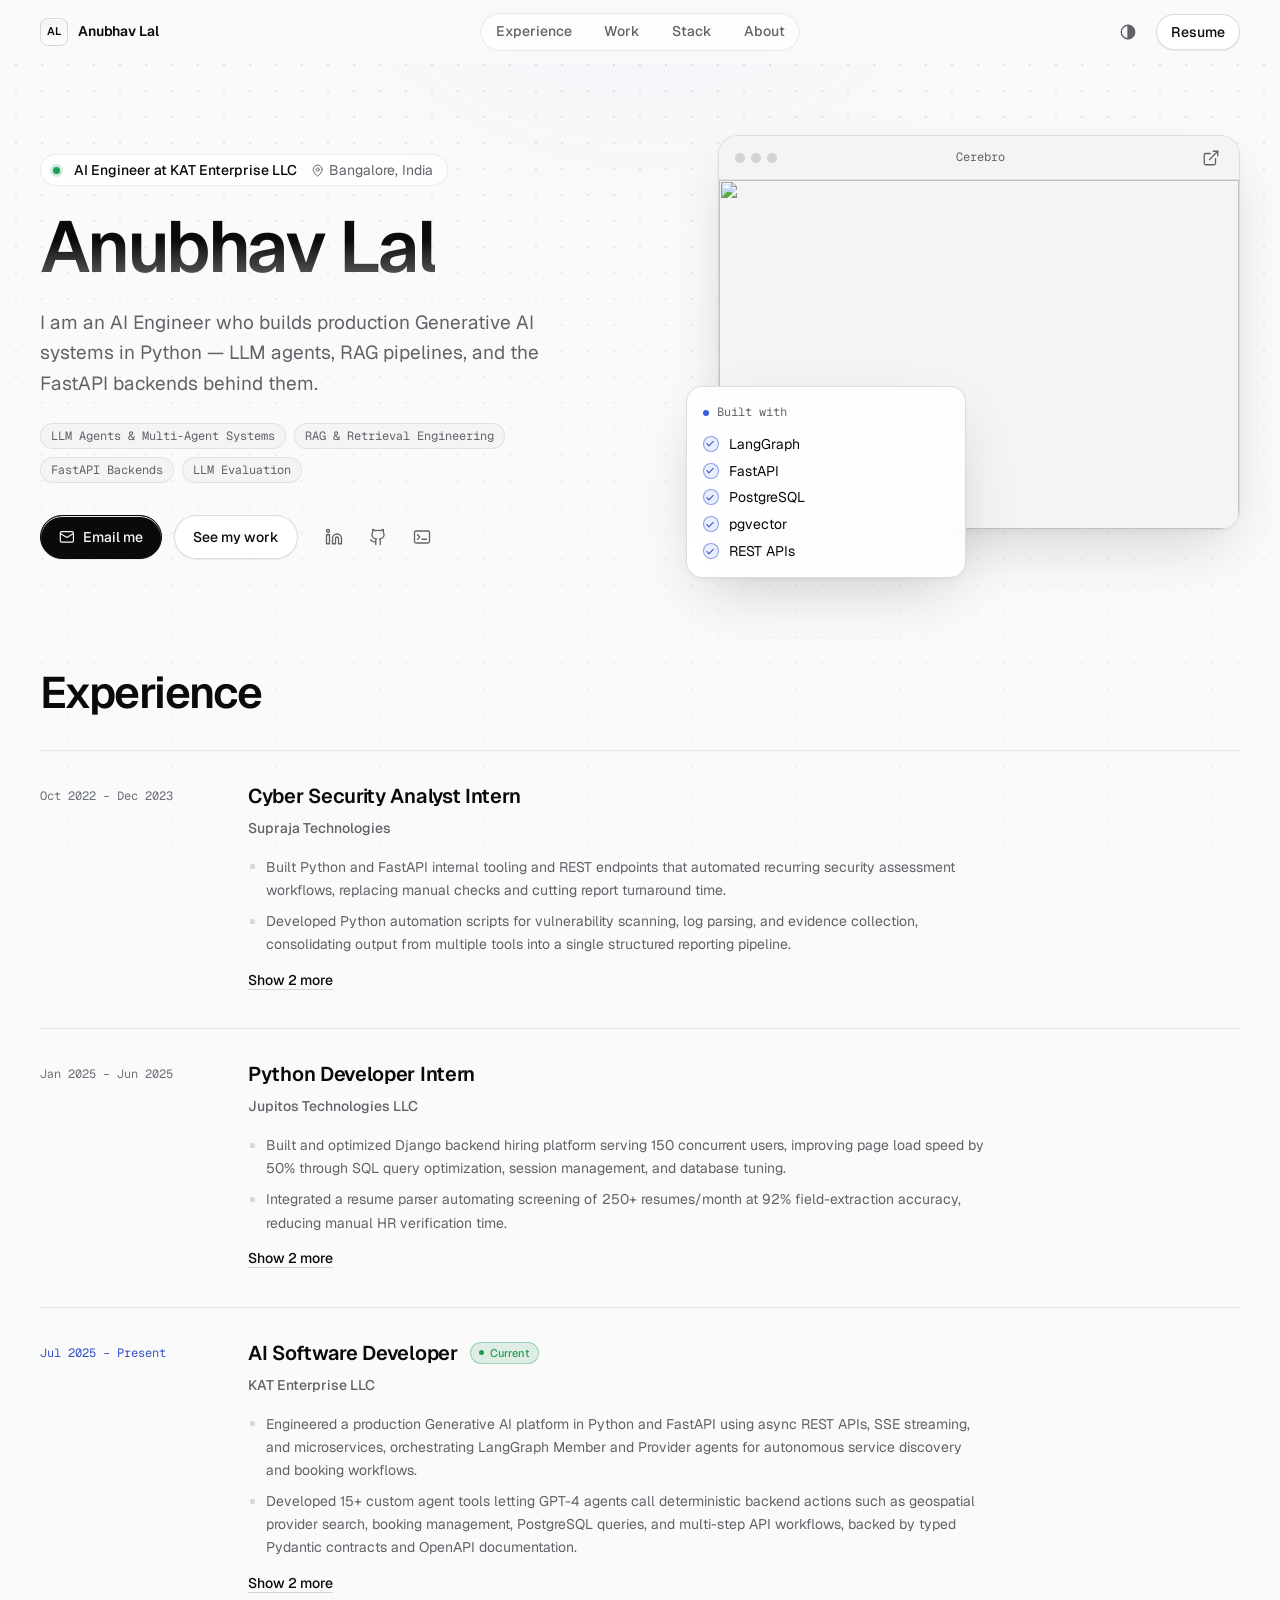
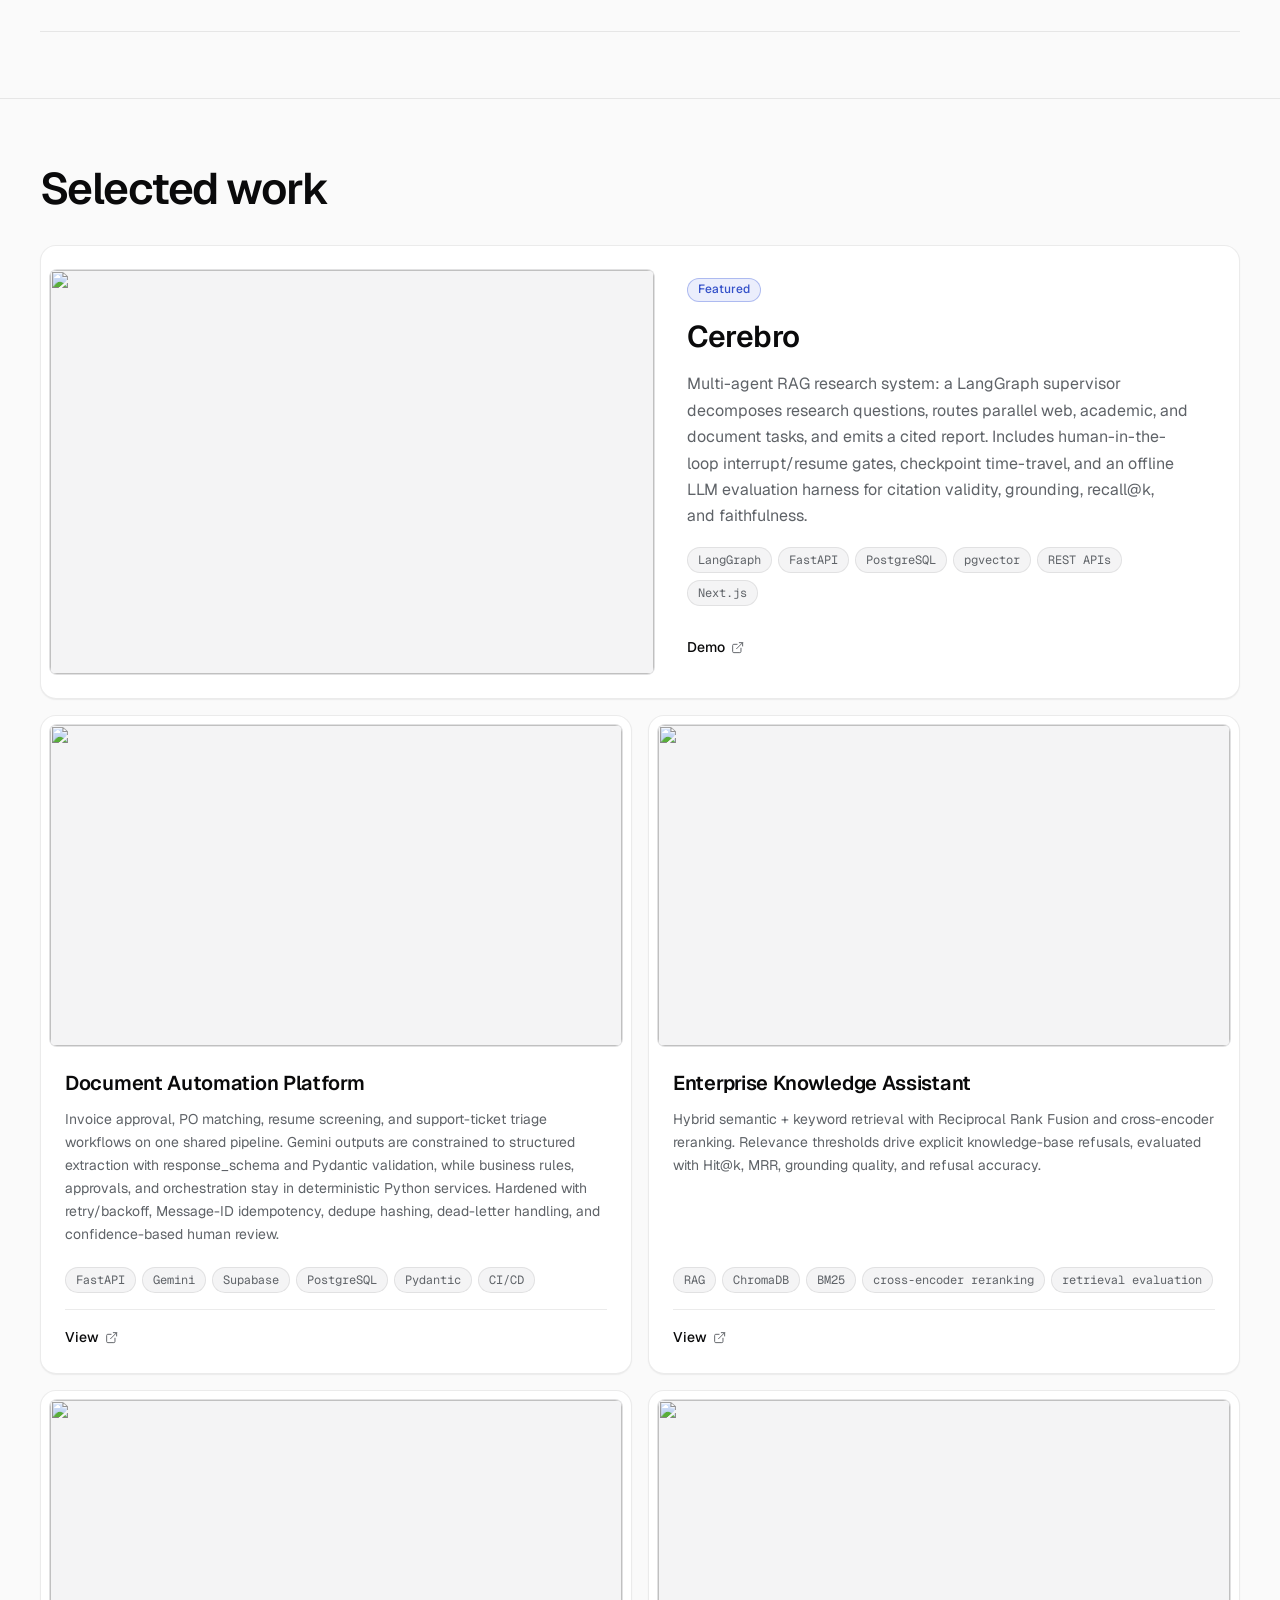
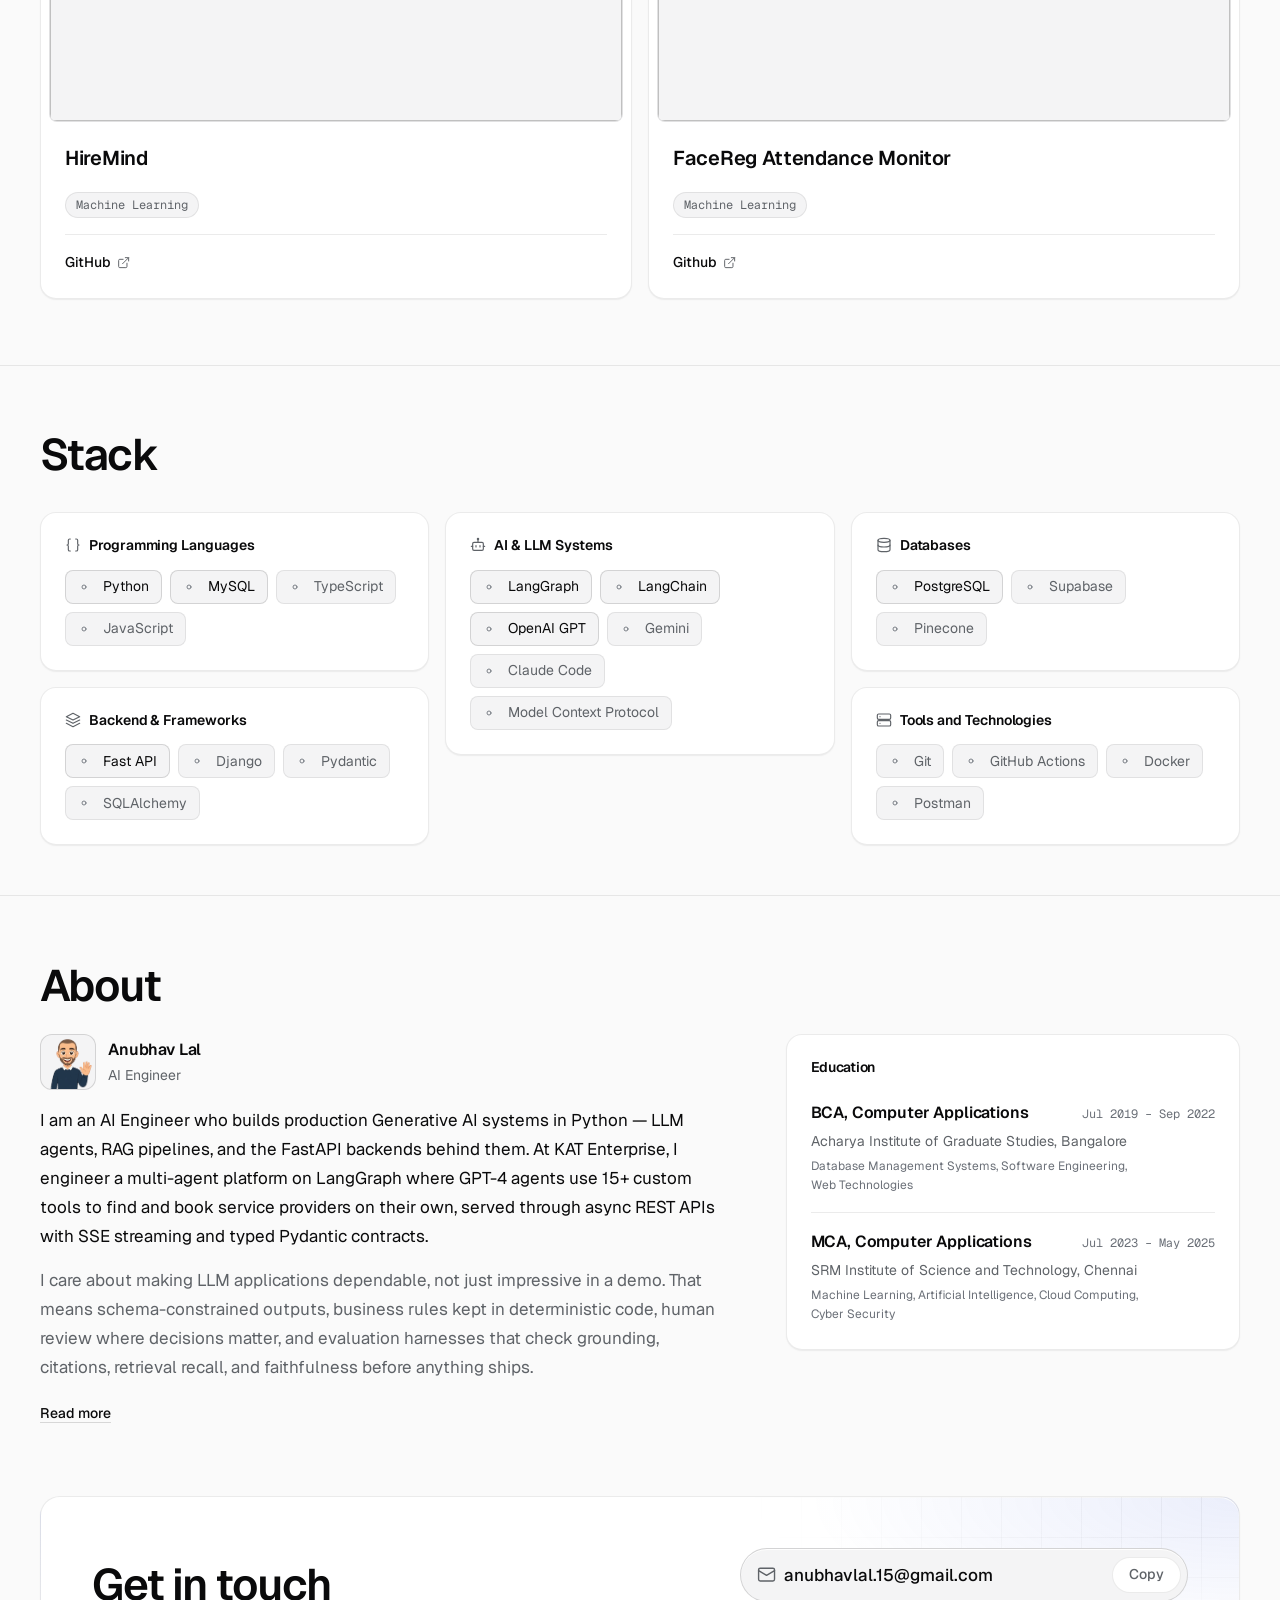
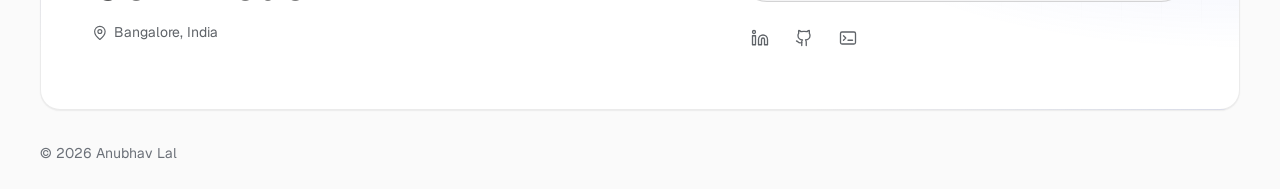
==== commit c8ff0a69: "fix: featured image, single resume, order" ====
--- a/index.html
+++ b/index.html
@@ -171,19 +171,18 @@
       <a href="#home" class="nav-brand" id="nav-brand"><span class="nav-mark" id="nav-mark" aria-hidden="true">AL</span><span class="nav-name" id="nav-name">Anubhav Lal</span></a>
       <div class="nav-menu" id="nav-menu">
         <ul class="nav-list" role="list">
+          <li><a href="#experience" class="nav-link">Experience</a></li>
           <li><a href="#work" class="nav-link">Work</a></li>
-          <li><a href="#experience" class="nav-link">Experience</a></li>
           <li><a href="#skills" class="nav-link">Stack</a></li>
           <li><a href="#about" class="nav-link">About</a></li>
         </ul>
         <div class="nav-menu-foot">
-          <a href="#" class="button button-primary resumeButton">Resume</a>
           <a href="#contact" class="button nav-contact">Get in touch</a>
         </div>
       </div>
       <div class="nav-actions">
         <button type="button" class="icon-button" id="theme-toggle" aria-label="Theme: auto"></button>
-        <a href="#" class="button button-sm nav-resume resumeButton">Resume</a>
+        <a href="#" class="button button-sm nav-resume resumeButton" id="resume-link">Resume</a>
         <button type="button" class="icon-button nav-toggle" id="nav-toggle" aria-controls="nav-menu" aria-expanded="false" aria-label="Open menu"></button>
       </div>
     </nav>
@@ -198,15 +197,21 @@
           <p class="hero-lede" id="hero-lede"></p>
           <ul class="hero-stack" id="hero-stack" role="list" aria-label="Focus areas"></ul>
           <div class="hero-actions" id="hero-actions">
-            <a href="#" class="button button-primary resumeButton" id="resume-link">Resume</a>
-            <a href="#contact" class="button" id="hero-email">Get in touch</a>
+            <a href="#contact" class="button button-primary" id="hero-email">Get in touch</a>
+            <a href="#work" class="button" id="hero-work">See my work</a>
             <ul class="hero-social" id="hero-social" role="list"></ul>
           </div>
         </div>
         <figure class="hero-visual" id="hero-visual" aria-label="Featured project"></figure>
       </div>
+    </section>
+
+    <section class="experience section" id="experience" aria-labelledby="experience-title">
       <div class="container">
-        <div class="hero-companies" id="hero-companies"></div>
+        <header class="section-head" data-reveal>
+          <h2 class="section-title" id="experience-title">Experience</h2>
+        </header>
+        <ol class="experience-list" id="experience-list" role="list"></ol>
       </div>
     </section>
 
@@ -217,15 +222,6 @@
         </header>
         <div class="work-featured" id="work-featured"></div>
         <ul class="work-list" id="work-list" role="list"></ul>
-      </div>
-    </section>
-
-    <section class="experience section" id="experience" aria-labelledby="experience-title">
-      <div class="container">
-        <header class="section-head" data-reveal>
-          <h2 class="section-title" id="experience-title">Experience</h2>
-        </header>
-        <ol class="experience-list" id="experience-list" role="list"></ol>
       </div>
     </section>
 
--- a/assets/css/nav.css
+++ b/assets/css/nav.css
@@ -78,10 +78,6 @@
   display: flex;
   align-items: center;
   gap: var(--space-2);
-}
-
-.nav-resume {
-  display: none;
 }
 
 .nav-menu-foot {
@@ -138,7 +134,6 @@
 
   .nav-menu-foot {
     display: grid;
-    grid-template-columns: 1fr 1fr;
     gap: var(--space-2);
     margin-top: var(--space-5);
     padding-top: var(--space-5);
@@ -172,10 +167,6 @@
   .nav-link[aria-current="true"] {
     background: var(--elevated);
     box-shadow: var(--highlight);
-  }
-
-  .nav-resume {
-    display: inline-flex;
   }
 }
 
@@ -214,3 +205,13 @@
     bottom: calc(var(--space-6) + env(safe-area-inset-bottom));
   }
 }
+
+@media (max-width: 379.98px) {
+  .nav-name {
+    display: none;
+  }
+
+  .nav-actions {
+    gap: var(--space-1);
+  }
+}
--- a/assets/css/hero.css
+++ b/assets/css/hero.css
@@ -1,6 +1,6 @@
 .hero {
   position: relative;
-  padding-block: clamp(2rem, 1.25rem + 4vw, 5rem) clamp(2rem, 1.5rem + 2vw, 3rem);
+  padding-block: clamp(2rem, 1.25rem + 4vw, 5rem) clamp(0.5rem, 0rem + 2vw, 2rem);
   isolation: isolate;
 }
 
@@ -236,7 +236,7 @@
 
 .run-step {
   display: flex;
-  align-items: center;
+  align-items: flex-start;
   gap: 0.625rem;
   min-width: 0;
   font-size: var(--text-sm);
@@ -244,14 +244,13 @@
 }
 
 .run-label {
-  overflow: hidden;
-  text-overflow: ellipsis;
-  white-space: nowrap;
+  min-width: 0;
 }
 
 .run-check {
   position: relative;
   flex: none;
+  margin-top: 1px;
   width: 16px;
   height: 16px;
   border-radius: 50%;
@@ -304,34 +303,6 @@
   50% { opacity: 0.3; }
 }
 
-.hero-companies {
-  display: flex;
-  flex-wrap: wrap;
-  align-items: center;
-  gap: var(--space-3) var(--space-6);
-  margin-top: clamp(2.5rem, 2rem + 2.5vw, 4rem);
-  padding-top: var(--space-5);
-  border-top: 1px solid var(--border);
-}
-
-.hero-companies-label {
-  color: var(--faint);
-  font-size: var(--text-sm);
-}
-
-.hero-companies-list {
-  display: flex;
-  flex-wrap: wrap;
-  gap: var(--space-2) var(--space-6);
-  margin: 0;
-  padding: 0;
-  list-style: none;
-  color: var(--muted);
-  font-size: var(--text-md);
-  font-weight: 600;
-  letter-spacing: -0.01em;
-}
-
 @media (max-width: 1023.98px) {
   .hero-visual {
     display: none;
@@ -364,16 +335,6 @@
     justify-content: flex-start;
     margin: 0 0 0 calc(var(--space-2) * -1);
   }
-
-  .hero-companies {
-    display: grid;
-    gap: var(--space-2);
-  }
-
-  .hero-companies-list {
-    gap: var(--space-1) var(--space-5);
-    font-size: var(--text-sm);
-  }
 }
 
 @media (min-width: 1024px) {
@@ -383,6 +344,6 @@
 
   .hero-visual {
     padding-left: var(--space-6);
-    padding-bottom: var(--space-9);
-  }
-}
+    padding-bottom: var(--space-7);
+  }
+}
--- a/assets/css/work.css
+++ b/assets/css/work.css
@@ -213,22 +213,56 @@
   }
 }
 
+.featured-top {
+  display: grid;
+}
+
+.featured-actions {
+  padding-top: var(--space-2);
+}
+
+.featured-flow {
+  display: grid;
+  gap: var(--space-4);
+  padding: var(--space-5);
+  border-top: 1px solid var(--border);
+  background: var(--bg-subtle);
+}
+
+.featured-flow-head {
+  display: flex;
+  flex-wrap: wrap;
+  align-items: center;
+  justify-content: space-between;
+  gap: var(--space-3);
+}
+
+.featured-flow-label {
+  color: var(--muted);
+  font-size: var(--text-sm);
+  font-weight: 500;
+}
+
+.featured-flow .flow-node {
+  background: var(--surface);
+}
+
 @media (min-width: 1024px) {
-  .tile-featured {
-    display: grid;
-    grid-template-columns: minmax(0, 1.15fr) minmax(0, 1fr);
-    align-items: stretch;
+  .featured-top {
+    grid-template-columns: minmax(0, 1.05fr) minmax(0, 1fr);
+    align-items: center;
   }
 
   .tile-featured .tile-media {
     margin: var(--space-2) 0 var(--space-2) var(--space-2);
-    aspect-ratio: auto;
-    min-height: 22rem;
   }
 
   .tile-featured .tile-body {
-    padding: var(--space-7) var(--space-6);
-    justify-content: center;
+    padding: var(--space-6) var(--space-7) var(--space-6) var(--space-6);
+  }
+
+  .featured-flow {
+    padding: var(--space-5) var(--space-6) var(--space-6);
   }
 }
 
@@ -494,3 +528,26 @@
     padding-top: var(--space-3);
   }
 }
+
+@media (max-width: 719.98px) {
+  .featured-flow {
+    padding: var(--space-4);
+    gap: var(--space-3);
+  }
+
+  .featured-flow .flow-wrap {
+    --flow-vgap: 0.625rem;
+    --flow-trunk: 0.9rem;
+    --flow-indent: 2rem;
+  }
+
+  .featured-flow .flow-node {
+    padding: 0.375rem 0.625rem;
+  }
+}
+
+@media (max-width: 719.98px) {
+  .work-list .tile-media {
+    aspect-ratio: 21 / 9;
+  }
+}
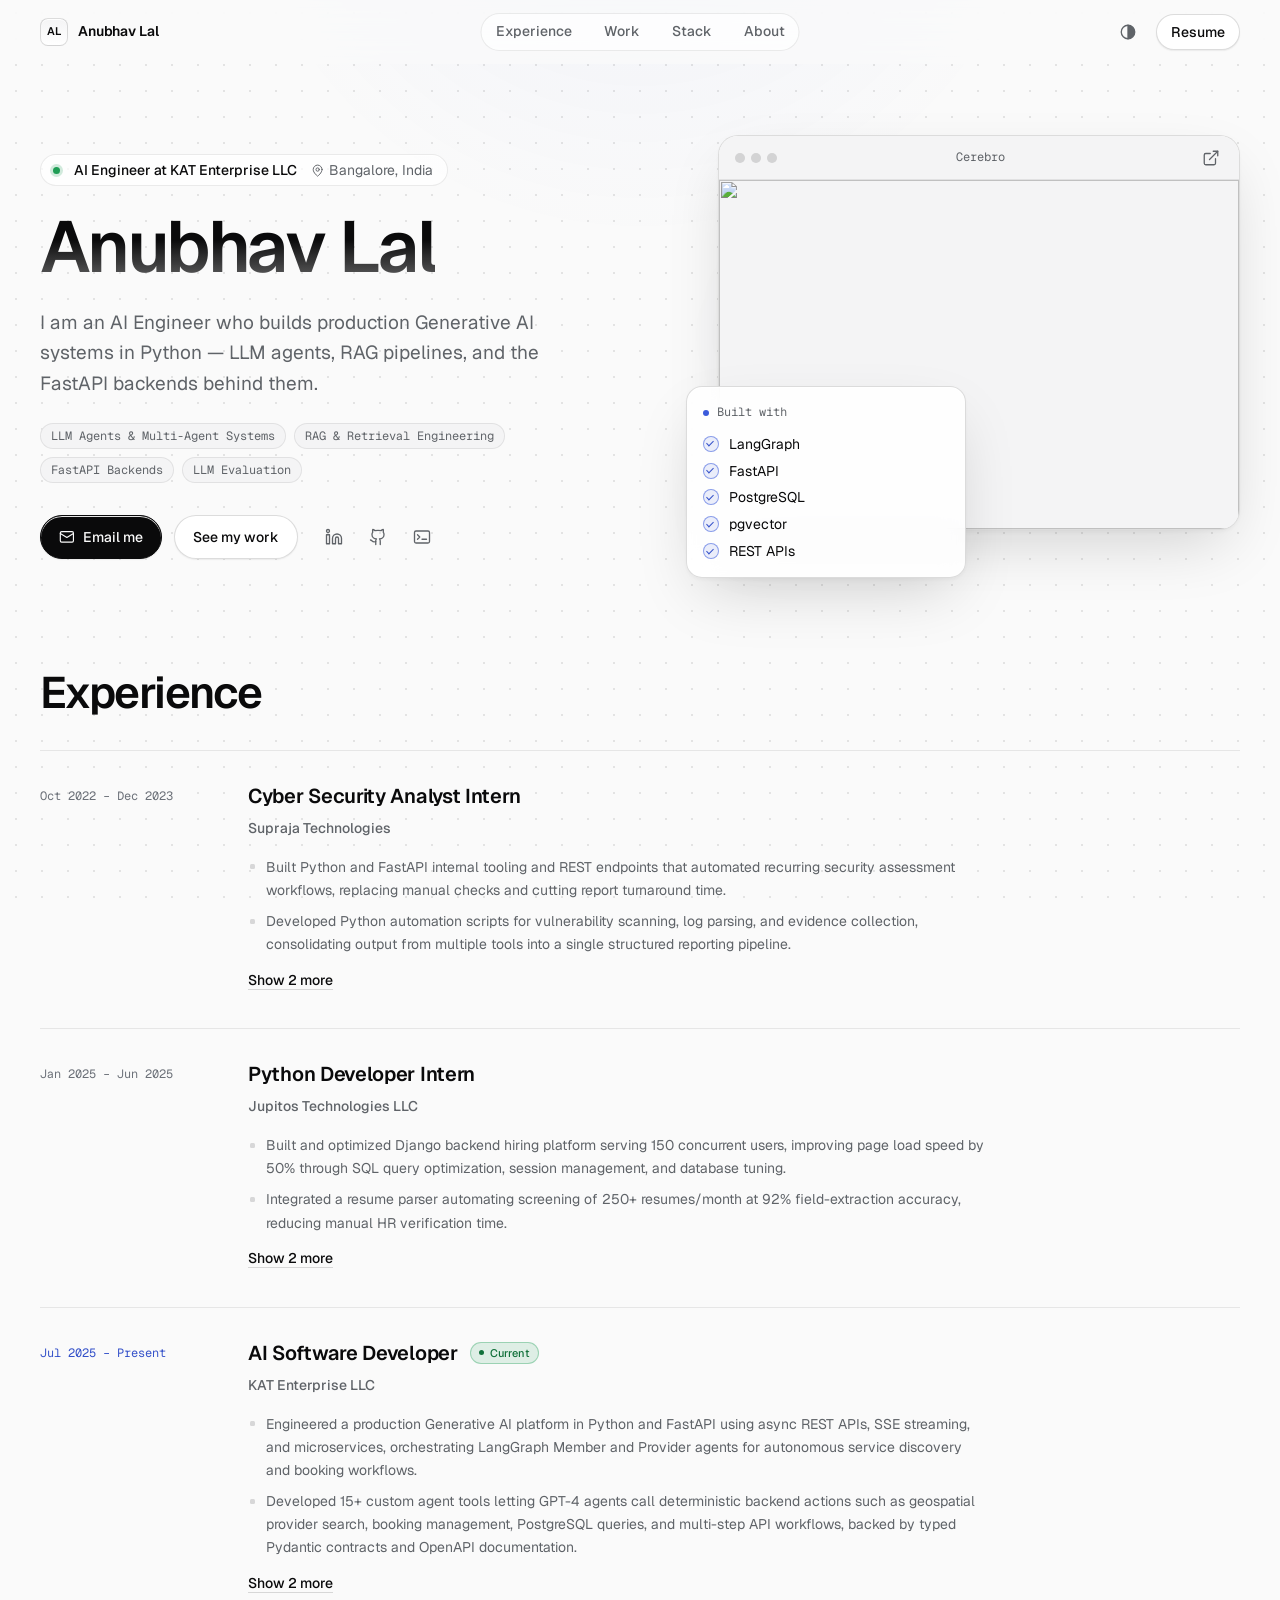
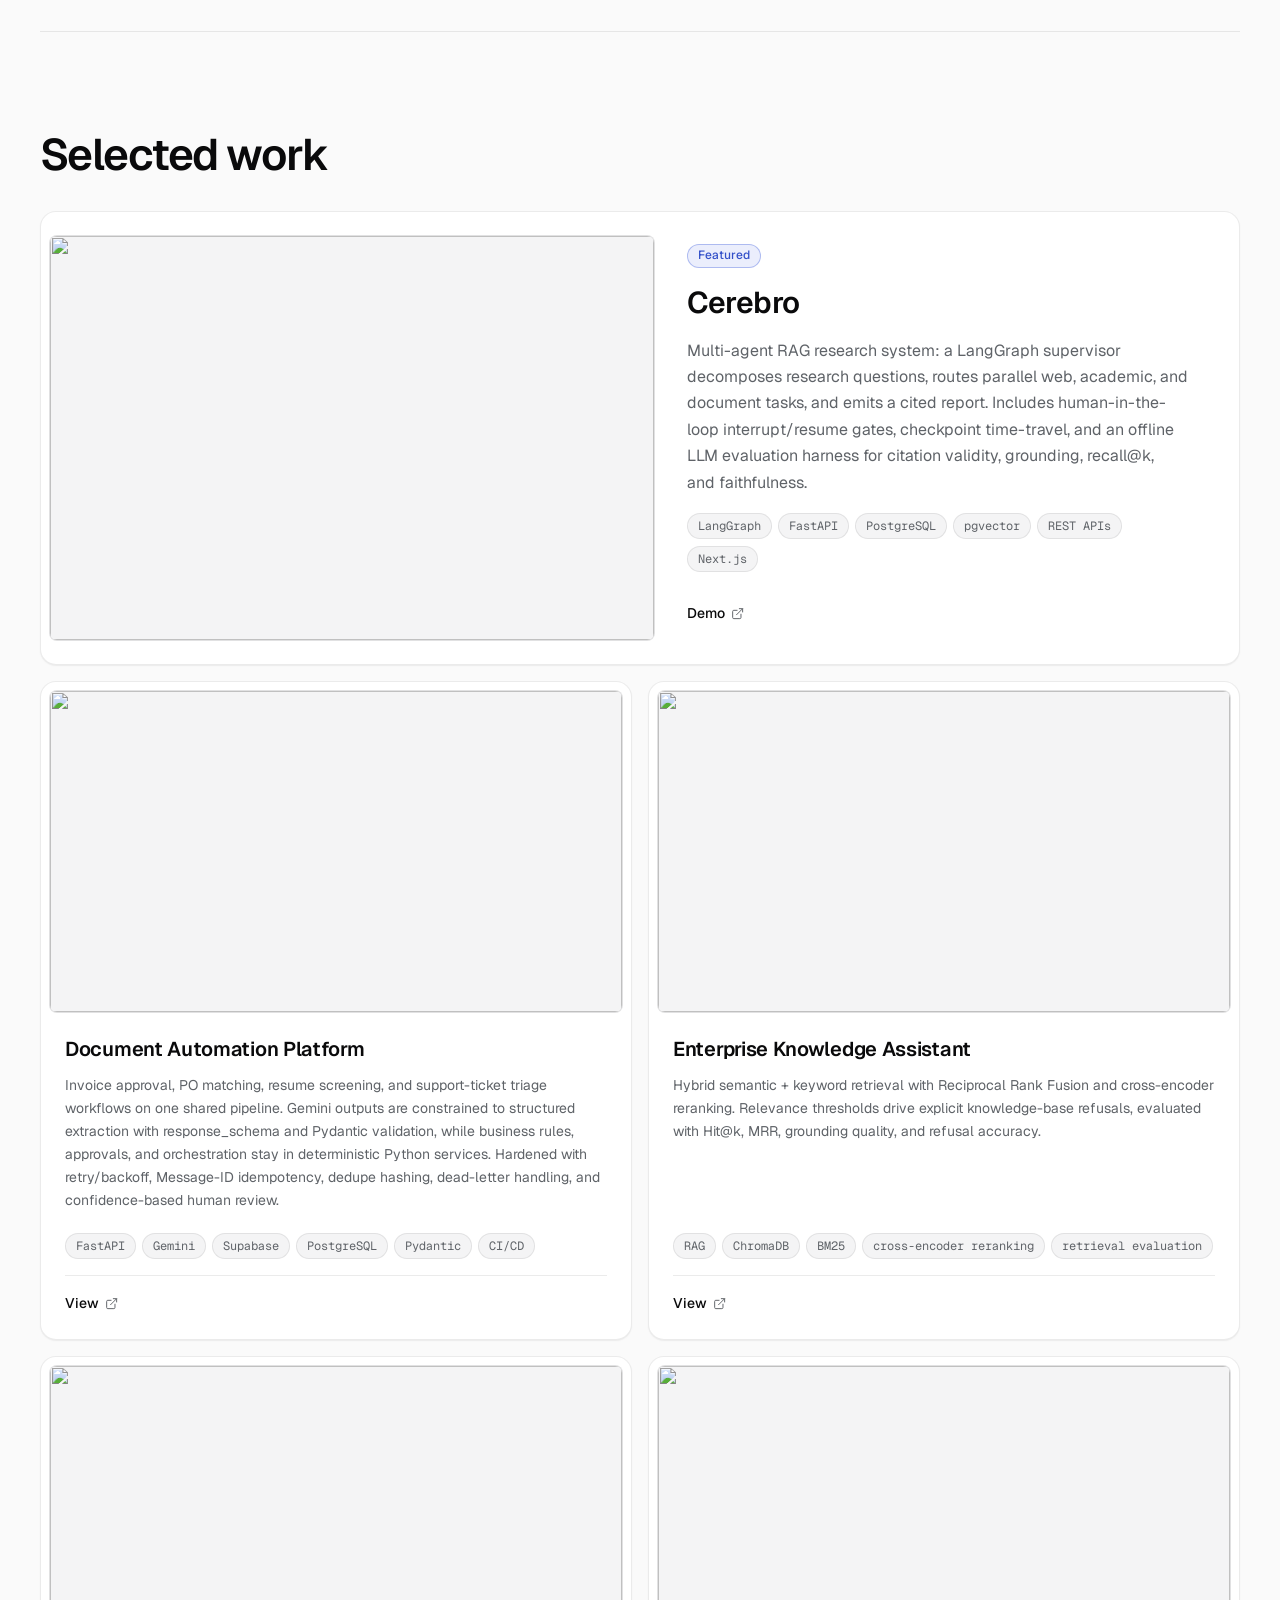
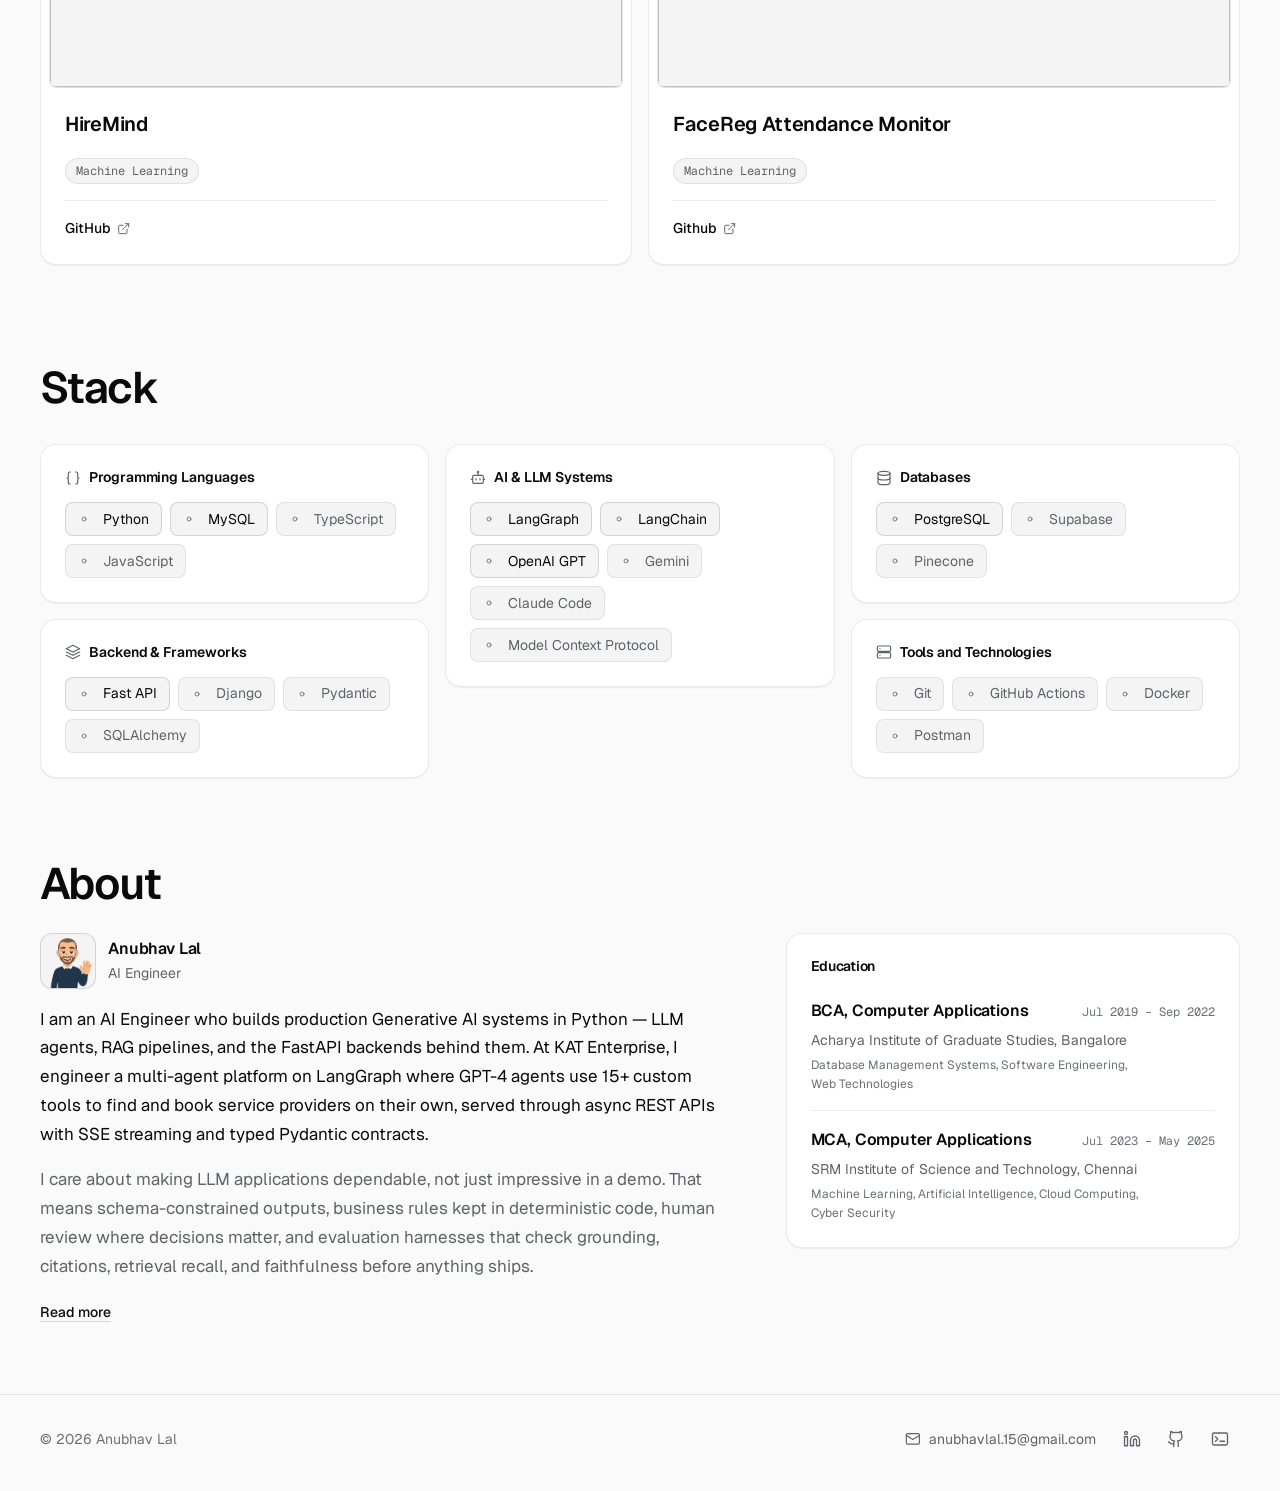
==== commit ff971fa8: "fix: smooth scrolling, remove contact section" ====
--- a/index.html
+++ b/index.html
@@ -176,9 +176,6 @@
           <li><a href="#skills" class="nav-link">Stack</a></li>
           <li><a href="#about" class="nav-link">About</a></li>
         </ul>
-        <div class="nav-menu-foot">
-          <a href="#contact" class="button nav-contact">Get in touch</a>
-        </div>
       </div>
       <div class="nav-actions">
         <button type="button" class="icon-button" id="theme-toggle" aria-label="Theme: auto"></button>
--- a/assets/css/tokens.css
+++ b/assets/css/tokens.css
@@ -17,6 +17,7 @@
   --accent-glow: rgba(59, 91, 219, 0.18);
   --on-accent: #ffffff;
   --success: #1f9d55;
+  --success-text: #11703a;
   --highlight: inset 0 1px 0 rgba(255, 255, 255, 0.9);
   --shadow-sm: 0 1px 2px rgba(10, 10, 11, 0.04), 0 1px 1px rgba(10, 10, 11, 0.03);
   --shadow-md: 0 1px 2px rgba(10, 10, 11, 0.04), 0 8px 24px -8px rgba(10, 10, 11, 0.1);
@@ -92,6 +93,7 @@
   --accent-glow: rgba(107, 140, 255, 0.22);
   --on-accent: #08090b;
   --success: #3fcf8e;
+  --success-text: #3fcf8e;
   --highlight: inset 0 1px 0 rgba(255, 255, 255, 0.06);
   --shadow-sm: 0 1px 2px rgba(0, 0, 0, 0.4);
   --shadow-md: 0 1px 2px rgba(0, 0, 0, 0.4), 0 8px 24px -8px rgba(0, 0, 0, 0.6);
--- a/assets/css/base.css
+++ b/assets/css/base.css
@@ -174,7 +174,7 @@
 }
 
 .section + .section {
-  border-top: 1px solid var(--border);
+  padding-top: calc(var(--section-y) * 0.5);
 }
 
 .section-head {
@@ -311,8 +311,9 @@
   width: 100%;
   height: 100%;
   pointer-events: none;
-  -webkit-mask-image: linear-gradient(to bottom, #000 0%, rgba(0, 0, 0, 0.55) 55%, rgba(0, 0, 0, 0.35) 100%);
-  mask-image: linear-gradient(to bottom, #000 0%, rgba(0, 0, 0, 0.55) 55%, rgba(0, 0, 0, 0.35) 100%);
+  transform: translateZ(0);
+  will-change: transform;
+  contain: strict;
 }
 
 .spotlight {
@@ -321,7 +322,9 @@
   z-index: -1;
   pointer-events: none;
   background: radial-gradient(600px circle at var(--spot-x, 50%) var(--spot-y, -20%), var(--spotlight), transparent 70%);
-  transition: opacity var(--slow) var(--ease-standard);
+  transform: translateZ(0);
+  will-change: transform;
+  contain: strict;
 }
 
 .js [data-reveal] {
--- a/assets/css/nav.css
+++ b/assets/css/nav.css
@@ -78,10 +78,6 @@
   display: flex;
   align-items: center;
   gap: var(--space-2);
-}
-
-.nav-menu-foot {
-  display: none;
 }
 
 @media (max-width: 759.98px) {
@@ -131,14 +127,6 @@
   .nav-link:focus-visible {
     outline-offset: -2px;
   }
-
-  .nav-menu-foot {
-    display: grid;
-    gap: var(--space-2);
-    margin-top: var(--space-5);
-    padding-top: var(--space-5);
-    border-top: 1px solid var(--border);
-  }
 }
 
 @media (min-width: 760px) {
--- a/assets/css/experience.css
+++ b/assets/css/experience.css
@@ -55,7 +55,7 @@
   border: 1px solid color-mix(in srgb, var(--success) 35%, transparent);
   border-radius: var(--radius-pill);
   background: color-mix(in srgb, var(--success) 12%, transparent);
-  color: var(--success);
+  color: var(--success-text);
   font-size: 0.6875rem;
   font-weight: 500;
 }
--- a/assets/css/about.css
+++ b/assets/css/about.css
@@ -167,131 +167,44 @@
 }
 
 .site-footer {
-  padding-block: 0 var(--space-5);
+  padding-block: var(--space-5) var(--space-6);
+  border-top: 1px solid var(--border);
 }
 
 .footer-inner {
-  display: grid;
-  gap: var(--space-5);
-}
-
-.contact-panel {
-  position: relative;
-  display: grid;
-  gap: var(--space-6);
-  overflow: hidden;
-  padding: clamp(var(--space-5), 4vw, var(--space-8));
-  border: 1px solid var(--border);
-  border-radius: var(--radius-xl);
-  background:
-    radial-gradient(60% 120% at 100% 0%, var(--accent-soft), transparent 60%),
-    var(--surface);
-  box-shadow: var(--shadow-sm), var(--highlight);
-  isolation: isolate;
-}
-
-.contact-panel::after {
-  content: "";
-  position: absolute;
-  inset: 0;
-  z-index: -1;
-  background-image:
-    linear-gradient(to right, var(--grid-line) 1px, transparent 1px),
-    linear-gradient(to bottom, var(--grid-line) 1px, transparent 1px);
-  background-size: 40px 40px;
-  -webkit-mask-image: radial-gradient(ellipse 60% 90% at 100% 0%, #000, transparent 70%);
-  mask-image: radial-gradient(ellipse 60% 90% at 100% 0%, #000, transparent 70%);
-}
-
-.contact-copy {
-  display: grid;
-  gap: var(--space-3);
-}
-
-.contact-title {
-  font-size: var(--text-2xl);
-  line-height: 1.1;
-  letter-spacing: var(--tracking-tight);
-}
-
-.contact-place {
+  display: flex;
+  flex-wrap: wrap;
+  align-items: center;
+  justify-content: space-between;
+  gap: var(--space-3) var(--space-5);
+}
+
+.footer-copy {
+  color: var(--faint);
+  font-size: var(--text-sm);
+}
+
+.footer-links {
+  display: flex;
+  flex-wrap: wrap;
+  align-items: center;
+  gap: var(--space-2) var(--space-4);
+}
+
+.footer-email {
   display: inline-flex;
   align-items: center;
-  gap: 0.375rem;
-  color: var(--muted);
-  font-size: var(--text-sm);
-}
-
-.contact-actions {
-  display: grid;
-  gap: var(--space-4);
-  min-width: 0;
-}
-
-.contact-email {
-  display: flex;
-  align-items: center;
   gap: var(--space-2);
-  min-width: 0;
-  max-width: 100%;
-  padding: 0.375rem 0.375rem 0.375rem var(--space-4);
-  border: 1px solid var(--border-strong);
-  border-radius: var(--radius-pill);
-  background: var(--bg-subtle);
-  box-shadow: var(--highlight);
-}
-
-.contact-email-link {
-  display: inline-flex;
-  align-items: center;
-  gap: var(--space-2);
-  min-width: 0;
-  flex: 1;
   min-height: 40px;
-  font-size: var(--text-md);
-  font-weight: 500;
-}
-
-.contact-email-link span {
-  overflow: hidden;
-  text-overflow: ellipsis;
-  white-space: nowrap;
-}
-
-.contact-email-link .icon {
-  color: var(--muted);
-}
-
-.contact-copy-btn {
-  flex: none;
-  min-height: 36px;
-  padding: 0 var(--space-4);
-  border: 1px solid var(--border);
-  border-radius: var(--radius-pill);
-  background: var(--surface);
-  color: var(--muted);
-  font-size: var(--text-sm);
-  font-weight: 500;
-  transition: color var(--fast) var(--ease-standard), background-color var(--fast) var(--ease-standard);
-}
-
-.contact-copy-btn:hover {
-  color: var(--text);
-  background: var(--elevated);
-}
-
-.contact-copy-btn.is-done {
-  color: var(--success);
-}
-
-.contact-row {
-  display: flex;
-  flex-wrap: wrap;
-  align-items: center;
-  gap: var(--space-3);
-}
-
-.contact-social {
+  color: var(--muted);
+  font-size: var(--text-sm);
+}
+
+.footer-email:hover {
+  color: var(--text);
+}
+
+.footer-social {
   display: flex;
   gap: var(--space-1);
   margin: 0;
@@ -299,24 +212,6 @@
   list-style: none;
 }
 
-.footer-bar {
-  display: flex;
-  flex-wrap: wrap;
-  align-items: center;
-  justify-content: space-between;
-  gap: var(--space-3);
-  padding-top: var(--space-2);
-  color: var(--faint);
-  font-size: var(--text-sm);
-}
-
-@media (min-width: 1024px) {
-  .contact-panel {
-    grid-template-columns: minmax(0, 1fr) minmax(0, 28rem);
-    align-items: center;
-  }
-}
-
 @media (max-width: 479.98px) {
   .about-text {
     font-size: var(--text-base);
@@ -326,11 +221,8 @@
     padding: var(--space-4);
   }
 
-  .contact-panel {
-    gap: var(--space-5);
-  }
-
-  .contact-email-link {
-    font-size: var(--text-sm);
-  }
-}
+  .footer-inner {
+    flex-direction: column-reverse;
+    align-items: flex-start;
+  }
+}
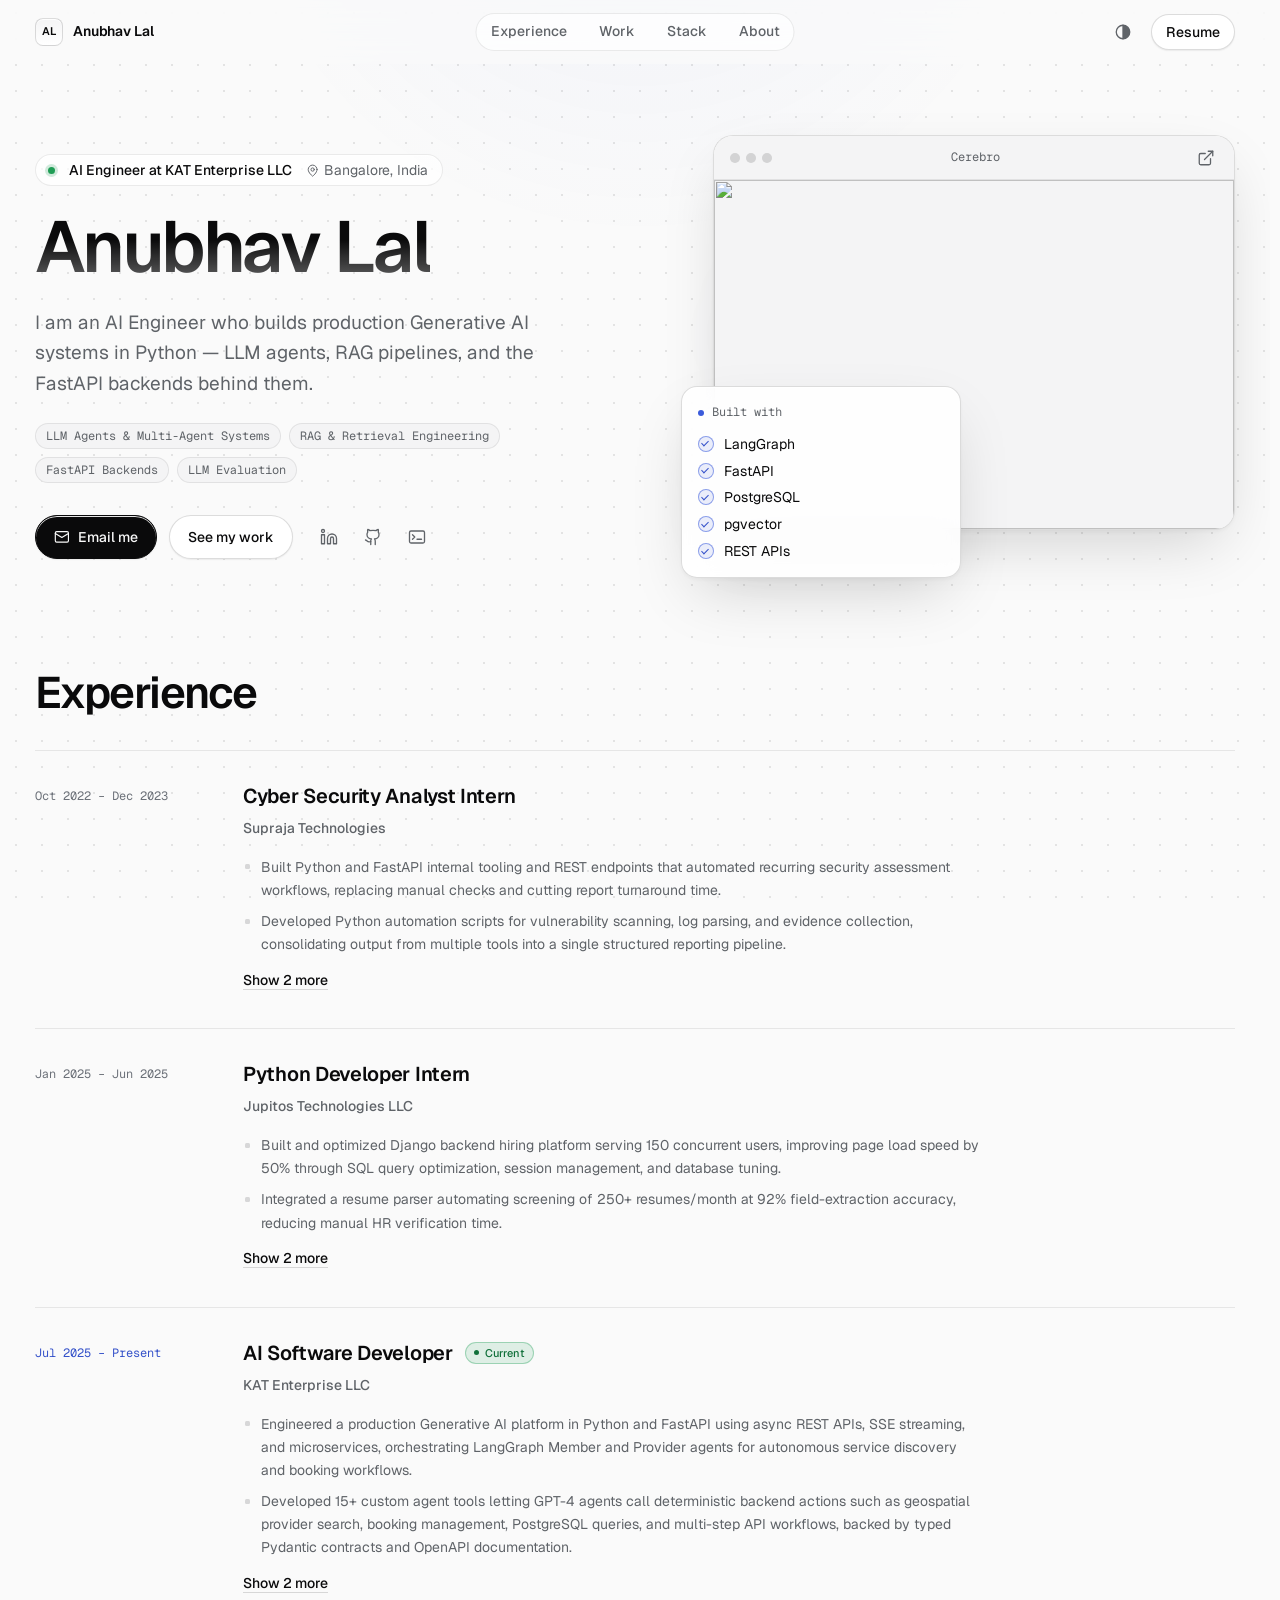
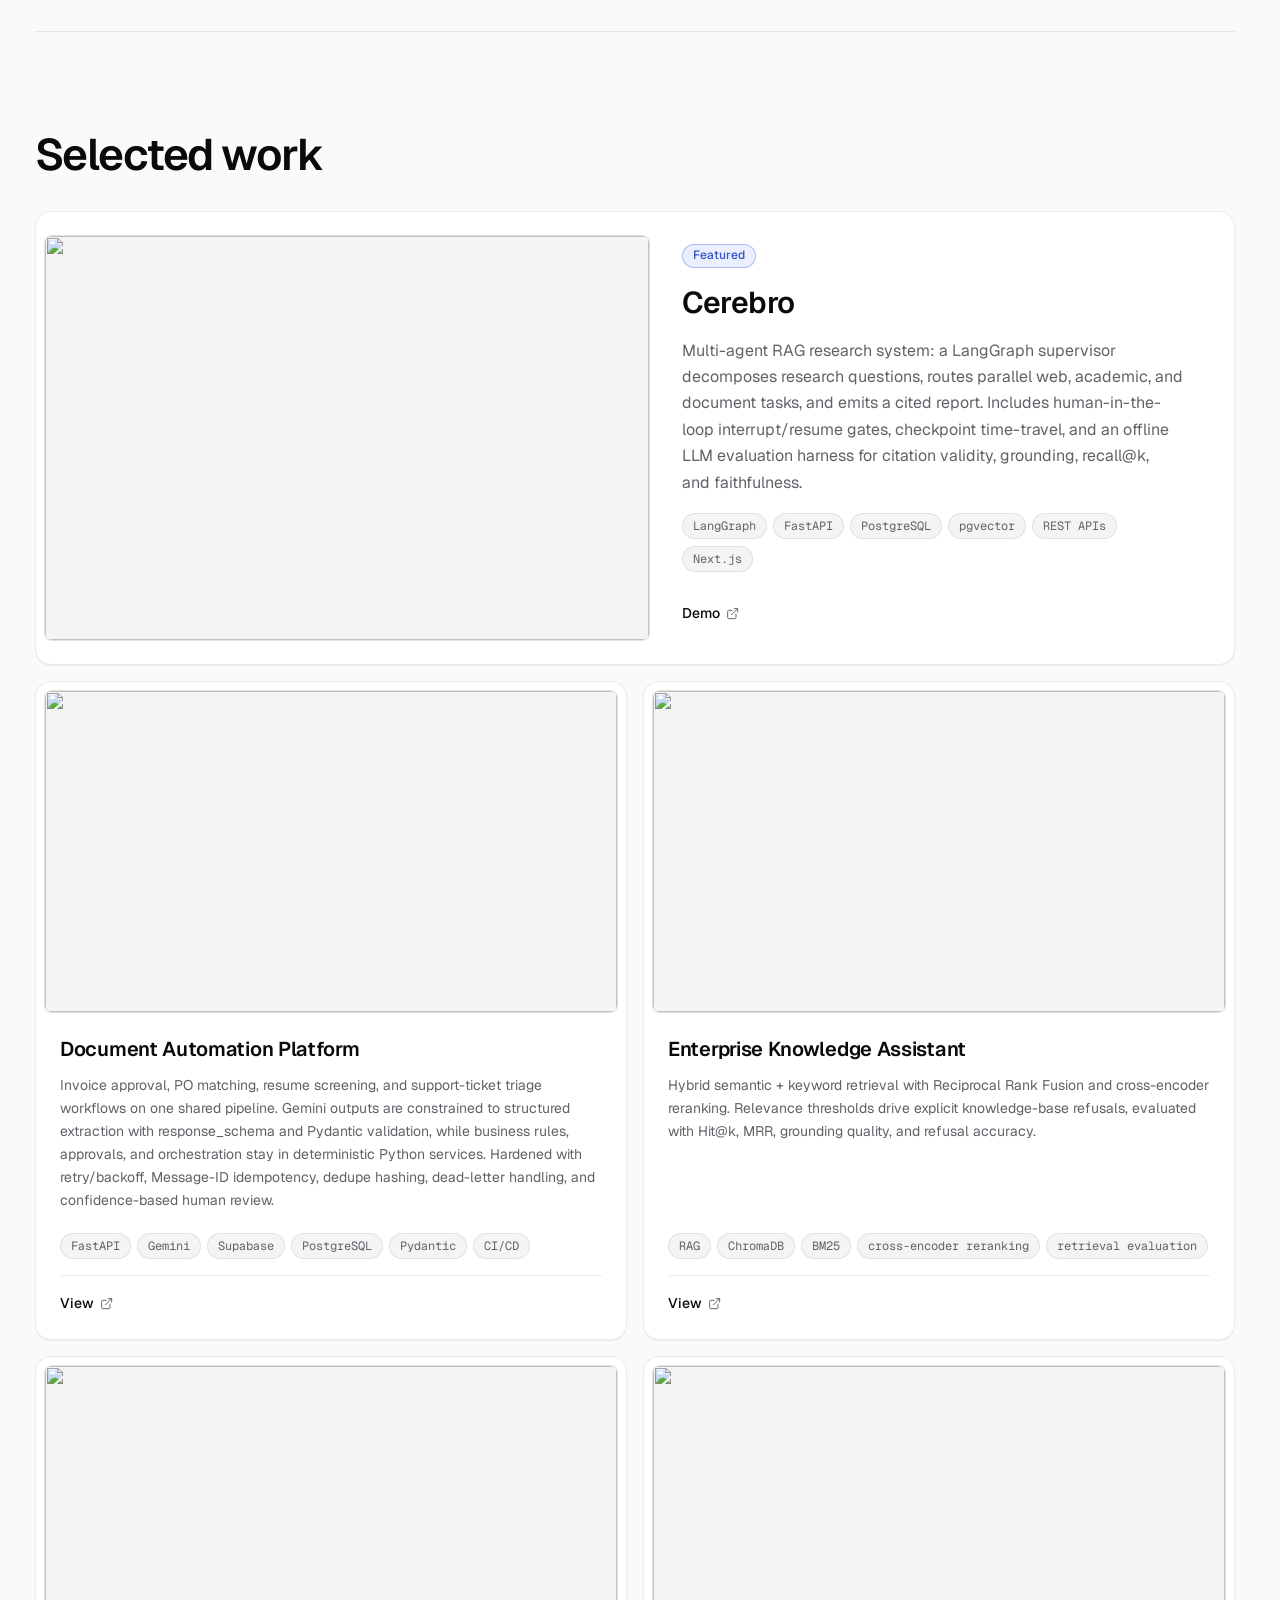
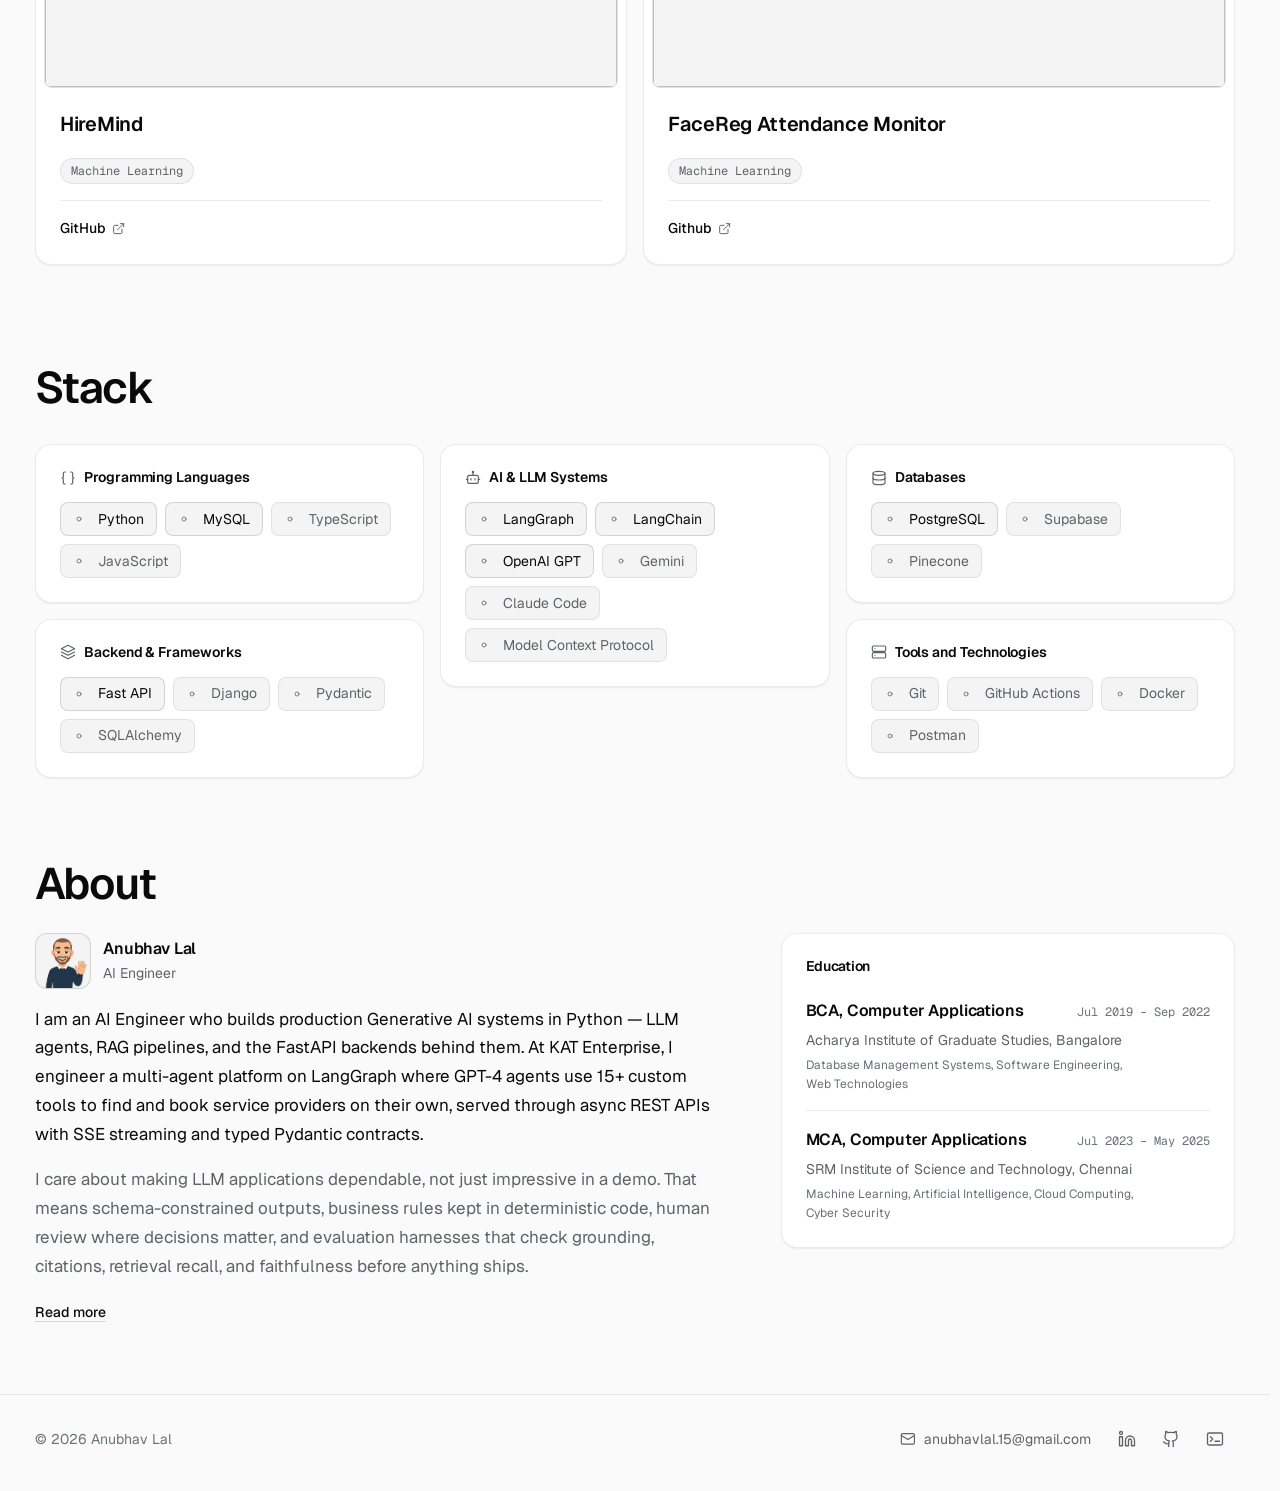
==== commit 4fc3916a: "feat: replace hamburger with inline links" ====
--- a/index.html
+++ b/index.html
@@ -180,7 +180,6 @@
       <div class="nav-actions">
         <button type="button" class="icon-button" id="theme-toggle" aria-label="Theme: auto"></button>
         <a href="#" class="button button-sm nav-resume resumeButton" id="resume-link">Resume</a>
-        <button type="button" class="icon-button nav-toggle" id="nav-toggle" aria-controls="nav-menu" aria-expanded="false" aria-label="Open menu"></button>
       </div>
     </nav>
   </header>
--- a/assets/css/tokens.css
+++ b/assets/css/tokens.css
@@ -25,6 +25,7 @@
   --scrim: rgba(10, 10, 11, 0.4);
   --grid-line: rgba(10, 10, 11, 0.05);
   --dot: rgba(10, 10, 11, 0.16);
+  --scrollbar-thumb: rgba(10, 10, 11, 0.28);
   --spotlight: rgba(59, 91, 219, 0.06);
   --header-bg: rgba(250, 250, 250, 0.75);
 
@@ -101,6 +102,7 @@
   --scrim: rgba(0, 0, 0, 0.7);
   --grid-line: rgba(255, 255, 255, 0.04);
   --dot: rgba(255, 255, 255, 0.12);
+  --scrollbar-thumb: rgba(255, 255, 255, 0.24);
   --spotlight: rgba(107, 140, 255, 0.07);
   --header-bg: rgba(8, 9, 11, 0.7);
 }
--- a/assets/css/base.css
+++ b/assets/css/base.css
@@ -358,3 +358,41 @@
     transition-delay: 0ms !important;
   }
 }
+
+html,
+.resume-dialog {
+  scrollbar-width: thin;
+  scrollbar-color: transparent transparent;
+  scrollbar-gutter: stable;
+}
+
+html.is-scrolling,
+html.is-scrolling .resume-dialog {
+  scrollbar-color: var(--scrollbar-thumb) transparent;
+}
+
+@supports not (scrollbar-color: auto) {
+  html::-webkit-scrollbar,
+  .resume-dialog::-webkit-scrollbar {
+    width: 10px;
+    height: 10px;
+  }
+
+  html::-webkit-scrollbar-track,
+  .resume-dialog::-webkit-scrollbar-track {
+    background: transparent;
+  }
+
+  html::-webkit-scrollbar-thumb,
+  .resume-dialog::-webkit-scrollbar-thumb {
+    border: 3px solid transparent;
+    border-radius: 999px;
+    background-color: transparent;
+    background-clip: padding-box;
+  }
+
+  html.is-scrolling::-webkit-scrollbar-thumb,
+  html.is-scrolling .resume-dialog::-webkit-scrollbar-thumb {
+    background-color: var(--scrollbar-thumb);
+  }
+}
--- a/assets/css/nav.css
+++ b/assets/css/nav.css
@@ -10,13 +10,8 @@
   transition: border-color var(--base) var(--ease-standard), background-color var(--base) var(--ease-standard);
 }
 
-.site-header[data-scrolled],
-.site-header[data-menu="open"] {
+.site-header[data-scrolled] {
   border-bottom-color: var(--border);
-}
-
-.site-header[data-menu="open"] {
-  background: var(--bg);
 }
 
 .nav {
@@ -80,81 +75,74 @@
   gap: var(--space-2);
 }
 
+.nav-list {
+  gap: var(--space-1);
+  padding: 3px;
+  border: 1px solid var(--border);
+  border-radius: var(--radius-pill);
+  background: color-mix(in srgb, var(--surface) 60%, transparent);
+  list-style: none;
+}
+
+.nav-link {
+  padding-inline: 0.875rem;
+  white-space: nowrap;
+}
+
+.nav-link[aria-current="true"] {
+  background: var(--elevated);
+  box-shadow: var(--highlight);
+}
+
 @media (max-width: 759.98px) {
-  .nav-menu {
-    position: absolute;
-    top: 100%;
-    left: 0;
-    right: 0;
-    height: calc(100vh - var(--header-h));
-    height: calc(100dvh - var(--header-h));
-    overflow-y: auto;
-    overscroll-behavior: contain;
-    padding: var(--space-4) var(--gutter) calc(var(--space-7) + env(safe-area-inset-bottom));
-    background: var(--bg);
-    visibility: hidden;
-    opacity: 0;
-    transform: translateY(-6px);
-    transition: opacity var(--base) var(--ease), transform var(--base) var(--ease), visibility 0s linear var(--base);
+  :root {
+    --header-h: 106px;
   }
 
-  .site-header[data-menu="open"] .nav-menu {
-    visibility: visible;
-    opacity: 1;
-    transform: none;
-    transition: opacity var(--base) var(--ease), transform var(--base) var(--ease), visibility 0s;
+  .site-header {
+    height: auto;
+  }
+
+  .nav {
+    flex-wrap: wrap;
+    row-gap: 0;
+    height: auto;
+    padding-top: var(--space-2);
+  }
+
+  .nav-menu {
+    order: 3;
+    flex: 1 0 100%;
+    margin-inline: calc(var(--gutter) * -1);
+    padding: var(--space-2) var(--gutter) var(--space-3);
+    overflow-x: auto;
+    scrollbar-width: none;
+    -webkit-overflow-scrolling: touch;
+  }
+
+  .nav-menu::-webkit-scrollbar {
+    display: none;
   }
 
   .nav-list {
-    flex-direction: column;
-  }
-
-  .nav-list li + li {
-    border-top: 1px solid var(--border);
+    width: max-content;
+    min-width: 100%;
+    justify-content: space-between;
   }
 
   .nav-link {
-    display: flex;
-    width: 100%;
-    min-height: 60px;
-    border-radius: 0;
-    color: var(--text);
-    font-size: var(--text-xl);
-    font-weight: 600;
-    letter-spacing: var(--tracking-snug);
-  }
-
-  .nav-link:focus-visible {
-    outline-offset: -2px;
+    flex: 1;
+    justify-content: center;
+    min-height: 34px;
+    padding-inline: 0.75rem;
   }
 }
 
 @media (min-width: 760px) {
-  .nav-toggle {
-    display: none;
-  }
-
   .nav-menu {
     position: absolute;
     left: 50%;
     transform: translateX(-50%);
-  }
-
-  .nav-list {
-    gap: var(--space-1);
-    padding: 3px;
-    border: 1px solid var(--border);
-    border-radius: var(--radius-pill);
-    background: color-mix(in srgb, var(--surface) 60%, transparent);
-  }
-
-  .nav-link {
-    padding-inline: 0.875rem;
-  }
-
-  .nav-link[aria-current="true"] {
-    background: var(--elevated);
-    box-shadow: var(--highlight);
   }
 }
 
@@ -194,12 +182,9 @@
   }
 }
 
-@media (max-width: 379.98px) {
-  .nav-name {
-    display: none;
-  }
 
-  .nav-actions {
-    gap: var(--space-1);
+@media (max-width: 359.98px) {
+  .nav-link {
+    padding-inline: 0.5rem;
   }
 }
--- a/assets/css/resume.css
+++ b/assets/css/resume.css
@@ -22,8 +22,6 @@
   overflow-y: auto;
   overflow-x: hidden;
   overscroll-behavior: contain;
-  scrollbar-width: thin;
-  scrollbar-color: var(--border-strong) transparent;
 }
 
 .resume-dialog[open] {
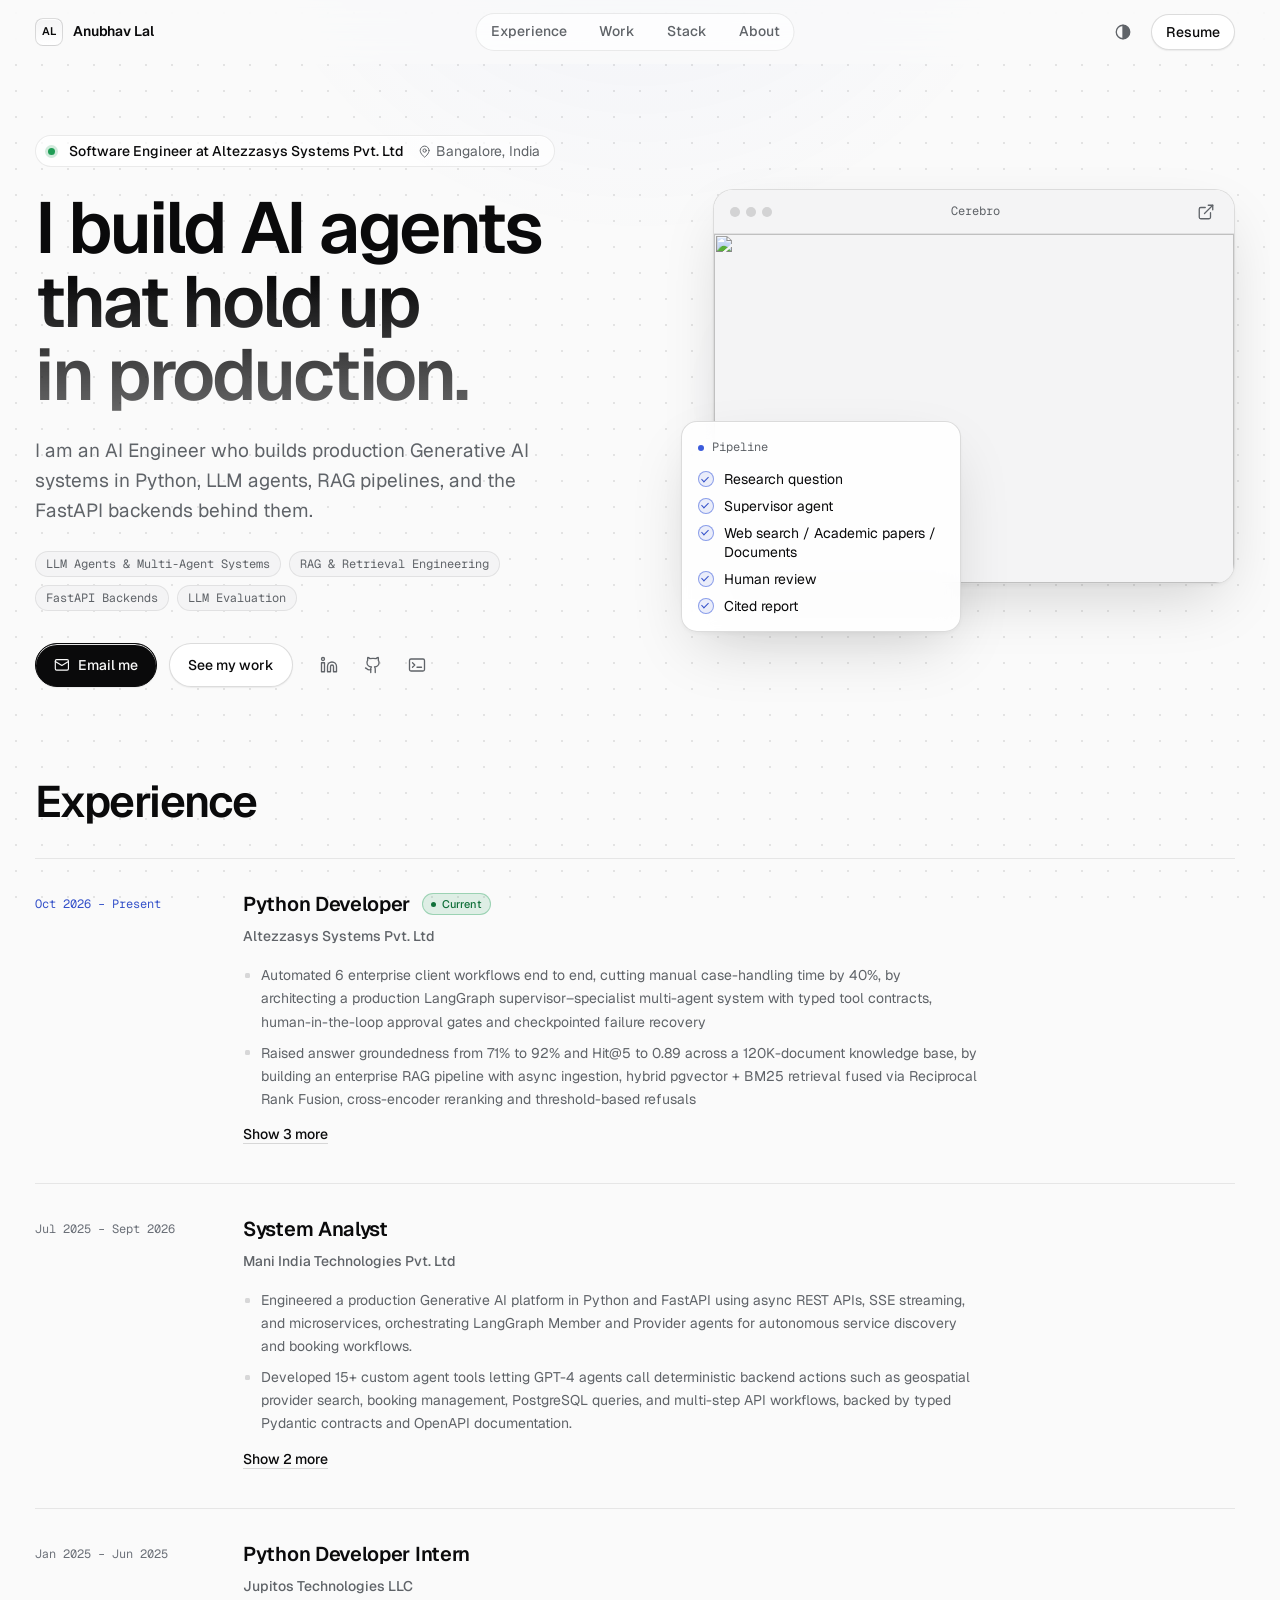
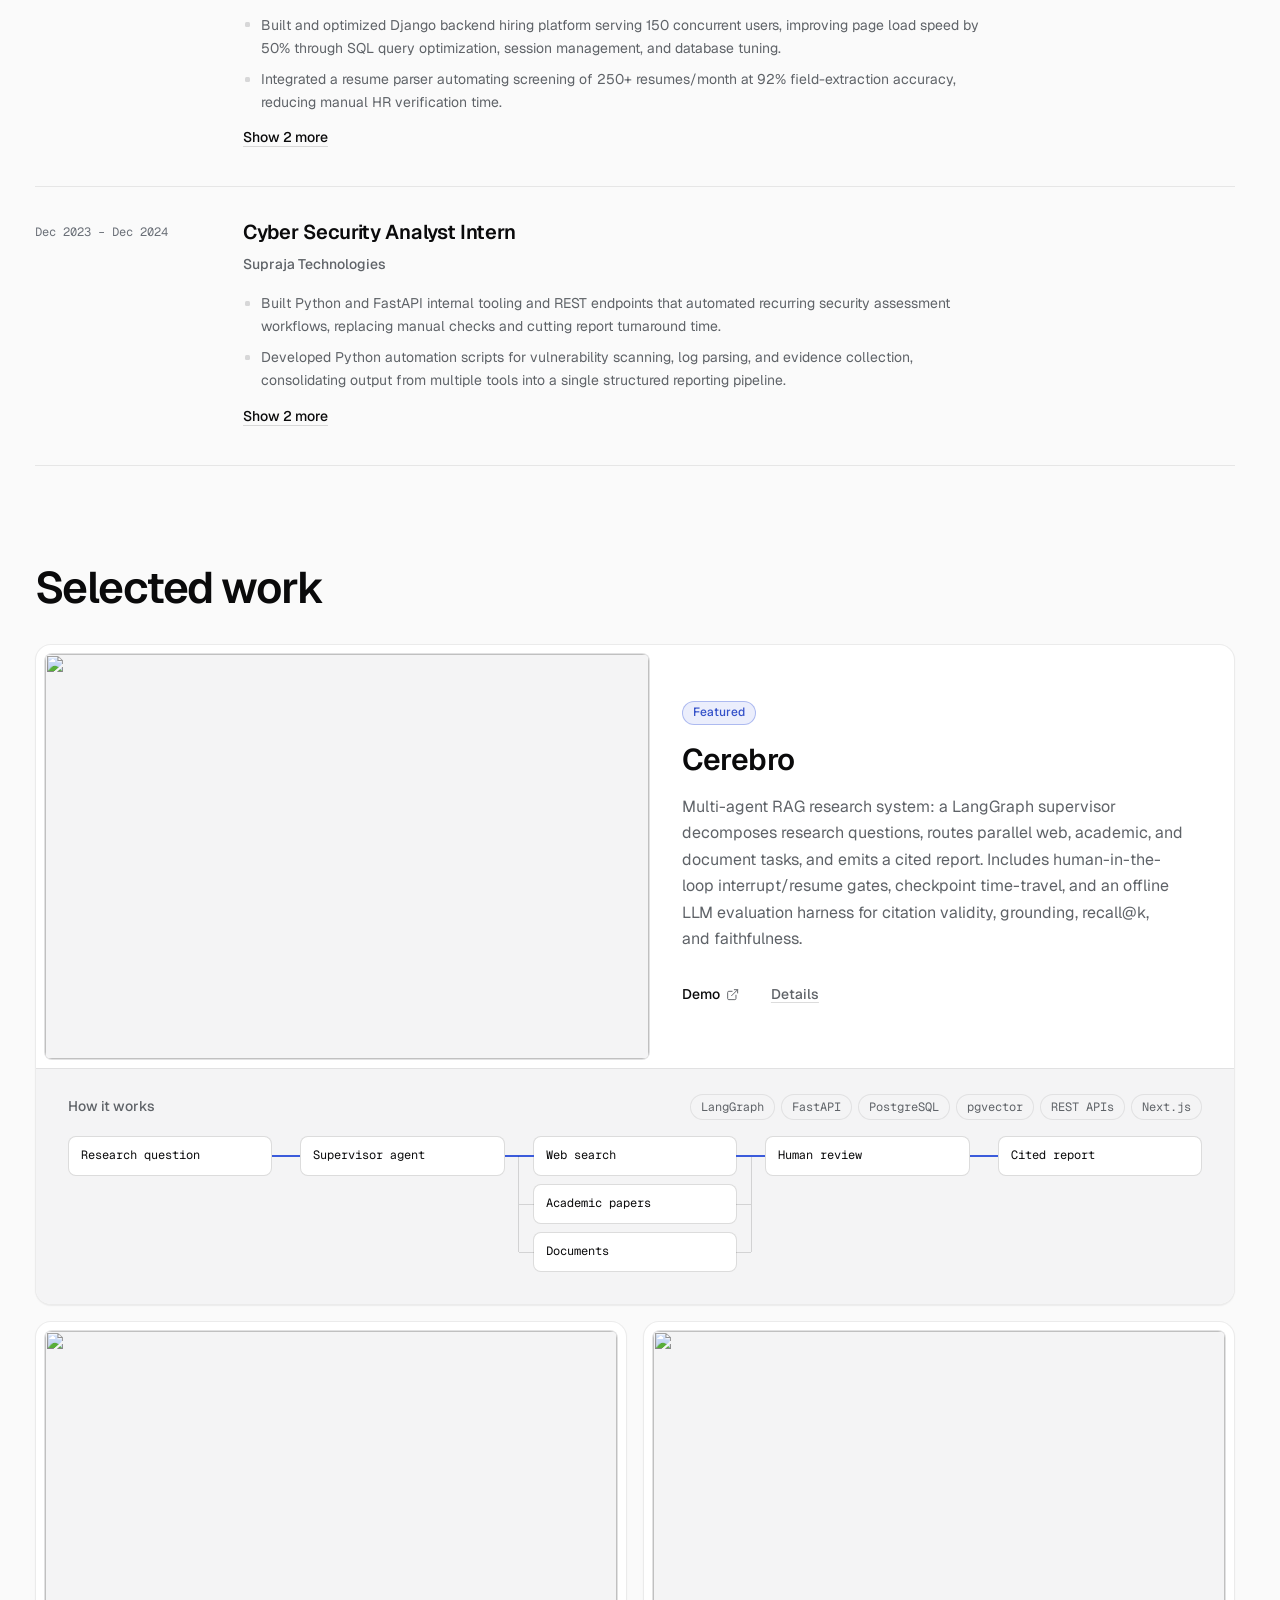
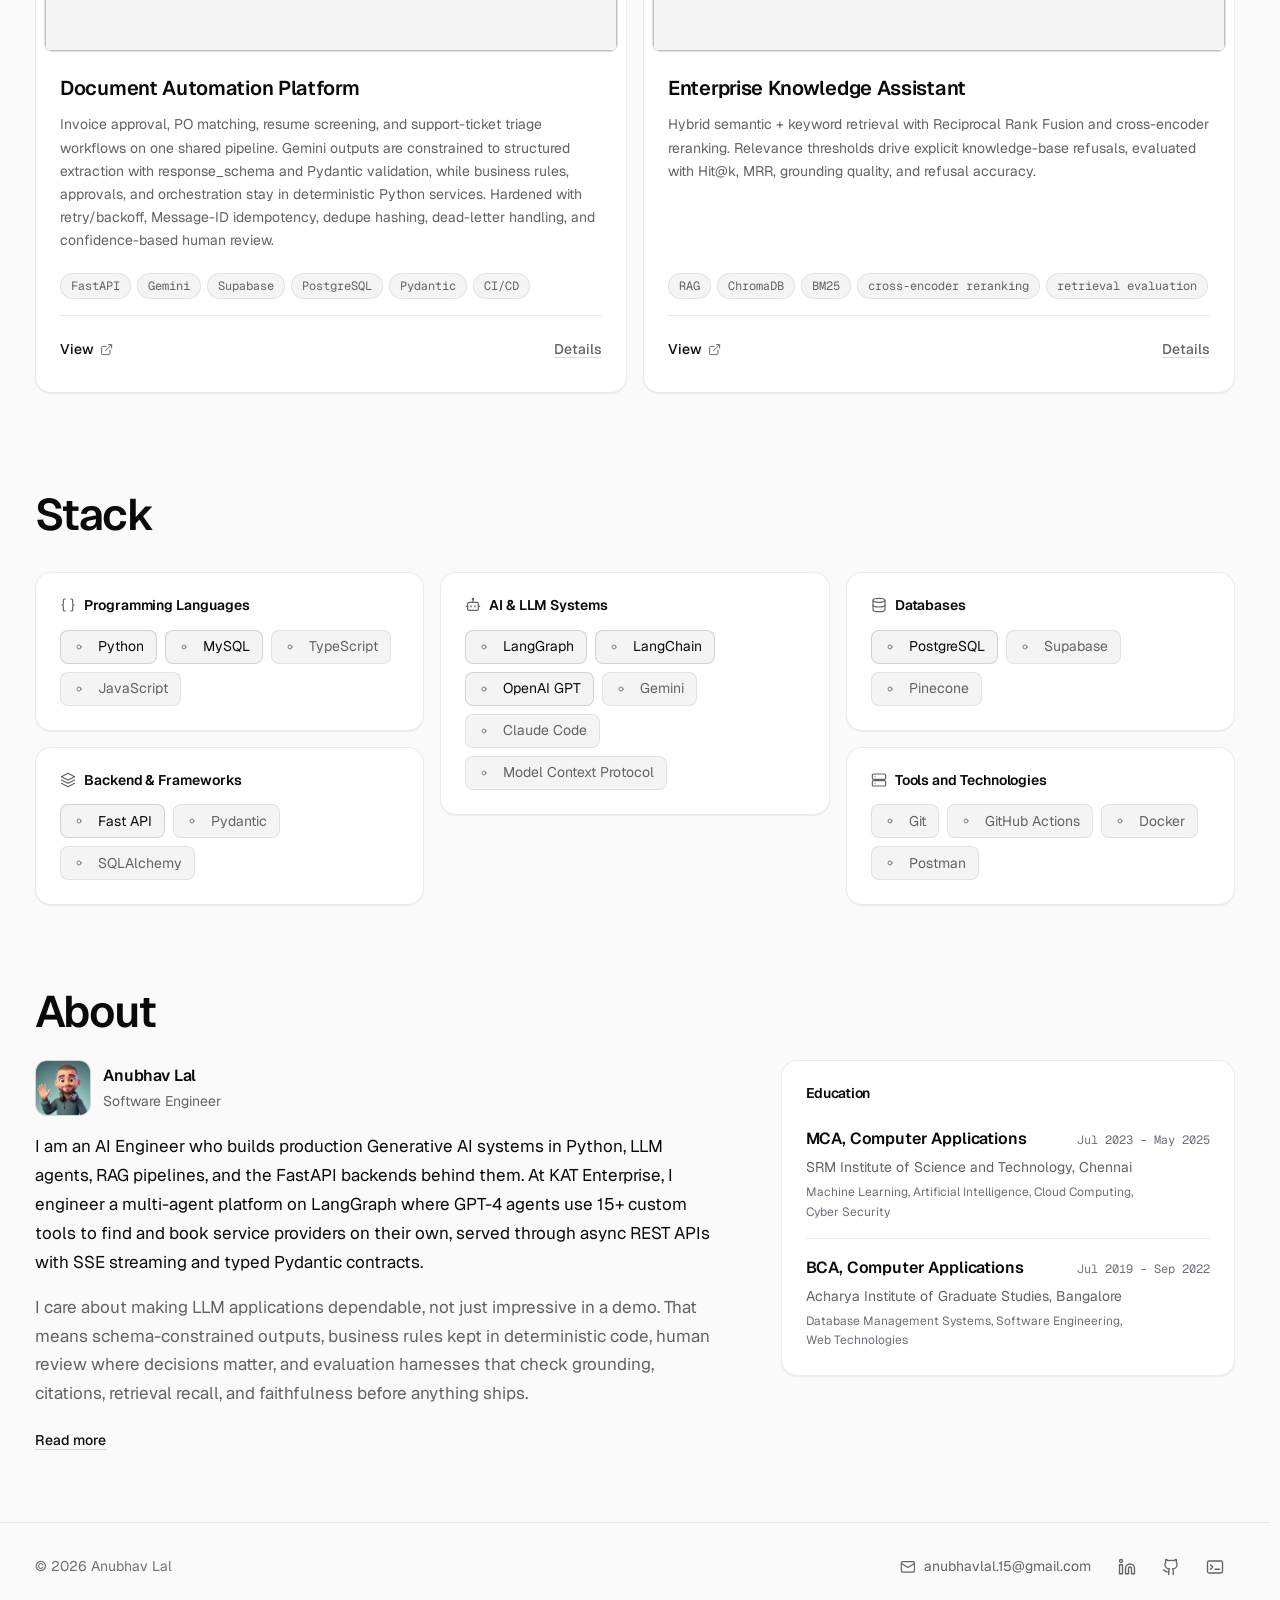
==== commit be6d578b: "fix: rename avatar to bust caches Service worker now bypasses HTTP cache when precaching shell asset" ====
--- a/index.html
+++ b/index.html
@@ -27,7 +27,7 @@
   <meta property="og:url" content="https://portfolio.anubhavlal.dev/" />
   <meta property="og:title" content="Anubhav Lal — AI Engineer" />
   <meta property="og:description" content="Anubhav Lal is an AI engineer in Bengaluru building LLM agents, retrieval systems and the FastAPI backends behind them." />
-  <meta property="og:image" content="https://portfolio.anubhavlal.dev/assets/img/Person.png" />
+  <meta property="og:image" content="https://portfolio.anubhavlal.dev/assets/img/avatar.png" />
   <meta property="og:image:alt" content="Anubhav Lal" />
   <meta property="og:site_name" content="Anubhav Lal" />
   <meta property="og:locale" content="en_US" />
@@ -35,7 +35,7 @@
   <meta name="twitter:url" content="https://portfolio.anubhavlal.dev/" />
   <meta name="twitter:title" content="Anubhav Lal — AI Engineer" />
   <meta name="twitter:description" content="Anubhav Lal is an AI engineer in Bengaluru building LLM agents, retrieval systems and the FastAPI backends behind them." />
-  <meta name="twitter:image" content="https://portfolio.anubhavlal.dev/assets/img/Person.png" />
+  <meta name="twitter:image" content="https://portfolio.anubhavlal.dev/assets/img/avatar.png" />
   <meta name="twitter:image:alt" content="Anubhav Lal" />
   <meta name="theme-color" content="#eef1f4" media="(prefers-color-scheme: light)" />
   <meta name="theme-color" content="#0f1a2b" media="(prefers-color-scheme: dark)" />
@@ -45,7 +45,7 @@
   <link rel="dns-prefetch" href="https://www.linkedin.com" />
   <link rel="icon" href="assets/img/favicon.png" type="image/png" />
   <link rel="manifest" href="manifest.json" />
-  <link rel="apple-touch-icon" href="assets/img/Person.png" />
+  <link rel="apple-touch-icon" href="assets/img/avatar.png" />
   <meta name="mobile-web-app-capable" content="yes" />
   <meta name="apple-mobile-web-app-capable" content="yes" />
   <meta name="apple-mobile-web-app-title" content="Anubhav Lal" />
@@ -71,7 +71,7 @@
           "@id": "https://portfolio.anubhavlal.dev/#person",
           "name": "Anubhav Lal",
           "url": "https://portfolio.anubhavlal.dev/",
-          "image": "https://portfolio.anubhavlal.dev/assets/img/Person.png",
+          "image": "https://portfolio.anubhavlal.dev/assets/img/avatar.png",
           "jobTitle": "AI Engineer",
           "description": "Anubhav Lal is an AI engineer in Bengaluru building LLM agents, retrieval systems and the FastAPI backends behind them.",
           "knowsAbout": [
@@ -151,8 +151,8 @@
         {
           "@type": "ImageObject",
           "@id": "https://portfolio.anubhavlal.dev/#primaryimage",
-          "url": "https://portfolio.anubhavlal.dev/assets/img/Person.png",
-          "contentUrl": "https://portfolio.anubhavlal.dev/assets/img/Person.png",
+          "url": "https://portfolio.anubhavlal.dev/assets/img/avatar.png",
+          "contentUrl": "https://portfolio.anubhavlal.dev/assets/img/avatar.png",
           "width": 500,
           "height": 500
         }
--- a/assets/css/work.css
+++ b/assets/css/work.css
@@ -94,10 +94,44 @@
   padding-top: var(--space-2);
 }
 
-.tile-footer .tile-link {
+.tile-footer .tile-actions {
   padding-top: var(--space-4);
   border-top: 1px solid var(--border);
   width: 100%;
+}
+
+.tile-actions {
+  display: flex;
+  flex-wrap: wrap;
+  align-items: center;
+  justify-content: space-between;
+  gap: var(--space-2) var(--space-4);
+}
+
+.featured-actions.tile-actions {
+  justify-content: flex-start;
+  gap: var(--space-2) var(--space-6);
+}
+
+.tile-details {
+  position: relative;
+  z-index: 3;
+  display: inline-flex;
+  align-items: center;
+  min-height: 36px;
+  color: var(--muted);
+  font-size: var(--text-sm);
+  font-weight: 500;
+  text-decoration: underline;
+  text-decoration-color: var(--border-strong);
+  text-decoration-thickness: 1px;
+  text-underline-offset: 0.22em;
+  transition: color var(--fast) var(--ease-standard), text-decoration-color var(--fast) var(--ease-standard);
+}
+
+.tile-details:hover {
+  color: var(--text);
+  text-decoration-color: currentColor;
 }
 
 .tile-link {
@@ -524,7 +558,7 @@
     gap: var(--space-3);
   }
 
-  .tile-footer .tile-link {
+  .tile-footer .tile-actions {
     padding-top: var(--space-3);
   }
 }
@@ -551,3 +585,114 @@
     aspect-ratio: 21 / 9;
   }
 }
+
+.project-page {
+  padding-block: var(--space-5) var(--section-y);
+}
+
+.project-back {
+  margin-bottom: var(--space-4);
+  color: var(--muted);
+  font-size: var(--text-sm);
+}
+
+.project-back a {
+  color: inherit;
+}
+
+.project-back a:hover {
+  color: var(--text);
+}
+
+.project-tile .tile-title {
+  font-size: var(--text-2xl);
+  letter-spacing: var(--tracking-tight);
+}
+
+.project-tile .tile-desc {
+  display: block;
+  overflow: visible;
+  -webkit-line-clamp: unset;
+  line-clamp: unset;
+  font-size: var(--text-base);
+}
+
+.project-tile .work-tech > li:nth-child(n + 5) {
+  display: list-item;
+}
+
+.project-tile .featured-flow-label {
+  font-size: var(--text-sm);
+  font-weight: 500;
+  letter-spacing: normal;
+}
+
+@media (hover: hover) {
+  .project-tile:hover {
+    border-color: var(--border);
+    transform: none;
+    box-shadow: var(--shadow-sm), var(--highlight);
+  }
+
+  .project-tile:hover .tile-media img {
+    transform: none;
+  }
+}
+
+.project-more {
+  display: grid;
+  gap: var(--space-4);
+  margin-top: var(--section-y);
+}
+
+.project-more-heading {
+  font-size: var(--text-lg);
+  letter-spacing: var(--tracking-snug);
+}
+
+.project-more-list {
+  display: grid;
+  gap: var(--space-3);
+  margin: 0;
+  padding: 0;
+  list-style: none;
+}
+
+.project-more-link {
+  display: grid;
+  gap: var(--space-1);
+  min-height: 44px;
+  padding: var(--space-4);
+  border: 1px solid var(--border);
+  border-radius: var(--radius-md);
+  background: var(--surface);
+  box-shadow: var(--shadow-sm), var(--highlight);
+  transition: border-color var(--fast) var(--ease-standard), background-color var(--fast) var(--ease-standard);
+}
+
+.project-more-link:hover {
+  border-color: var(--border-strong);
+  background: var(--elevated);
+}
+
+.project-more-title {
+  font-weight: 500;
+}
+
+.project-more-tech {
+  color: var(--faint);
+  font-family: var(--font-mono);
+  font-size: var(--text-xs);
+}
+
+@media (min-width: 720px) {
+  .project-more-list {
+    grid-template-columns: repeat(2, minmax(0, 1fr));
+  }
+}
+
+@media (max-width: 719.98px) {
+  .project-tile .tile-title {
+    font-size: var(--text-xl);
+  }
+}
